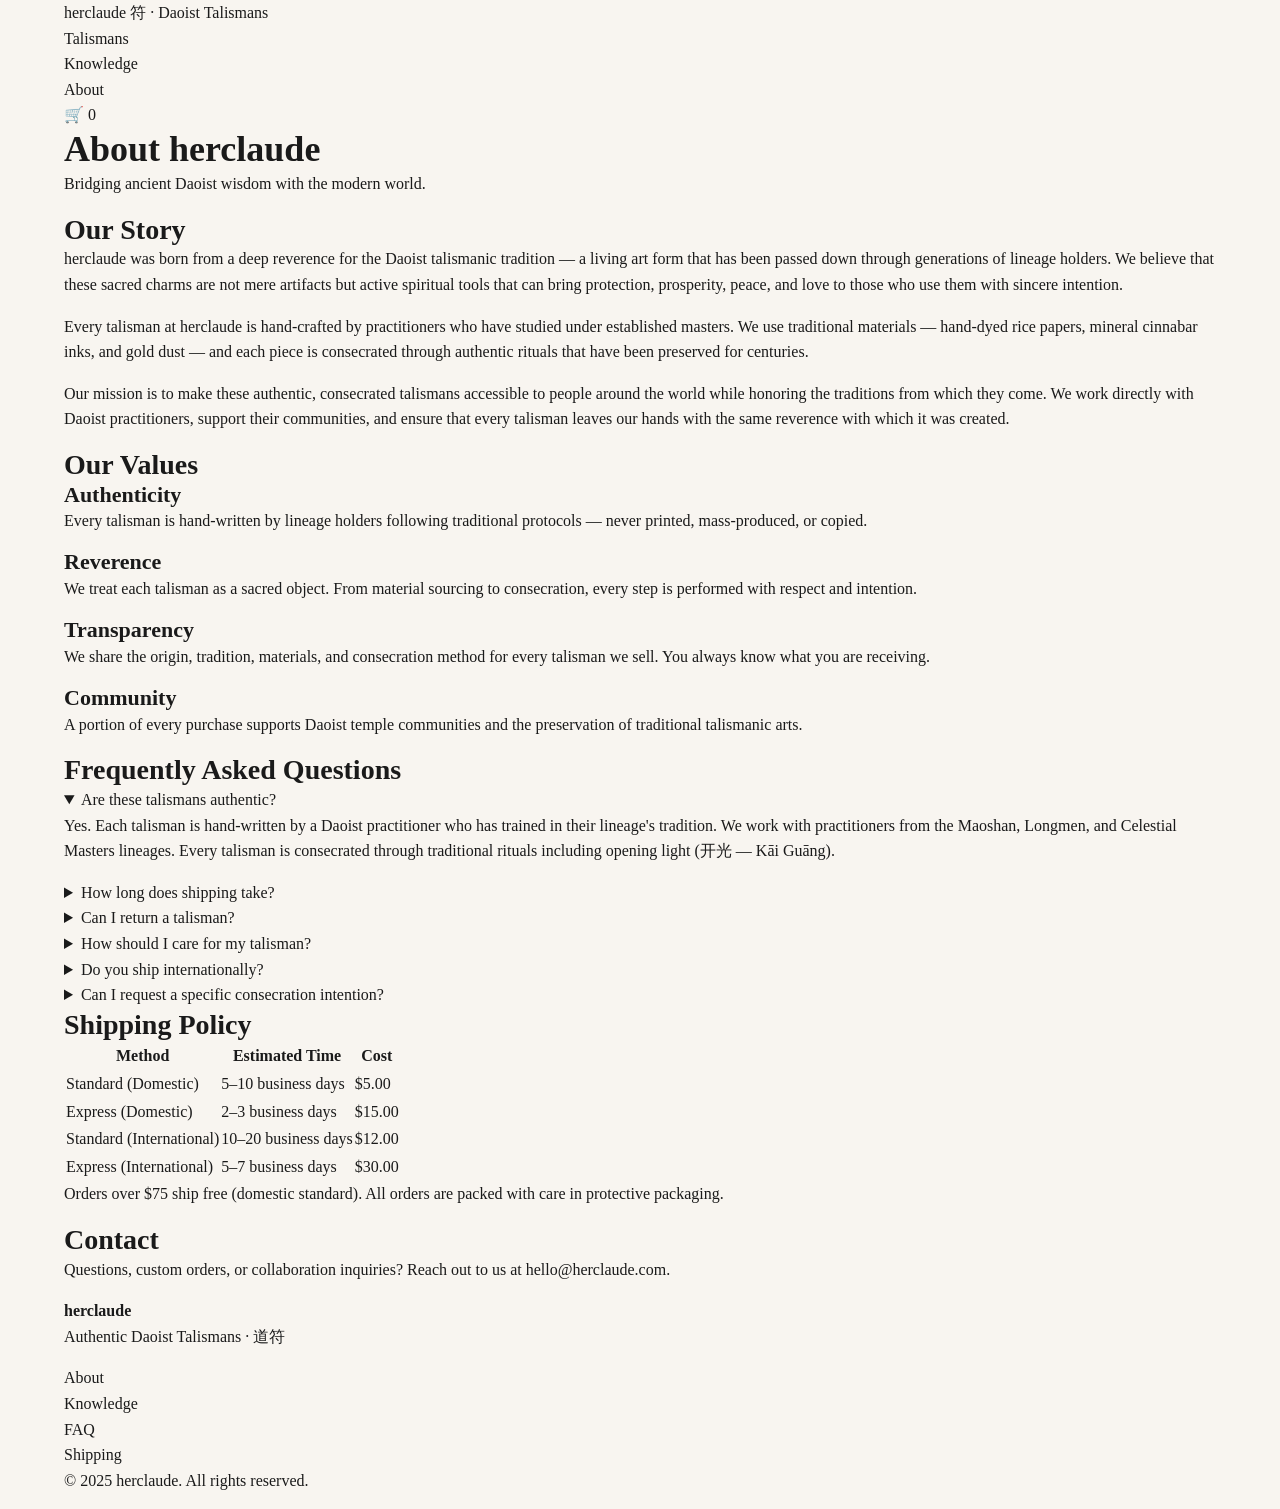
==== about.html @ a492c7ad "chore: init project structure and data" ====
<!DOCTYPE html>
<html lang="zh-CN">
<head>
  <meta charset="UTF-8">
  <meta name="viewport" content="width=device-width, initial-scale=1.0">
  <title>About — herclaude</title>
  <meta name="description" content="About herclaude — our mission, the Daoist talisman tradition, FAQ, shipping policy, and contact information.">

  <!-- Styles -->
  <link rel="stylesheet" href="css/style.css">

  <!-- Scripts -->
  <script src="js/data.js" defer></script>
  <script src="js/utils.js" defer></script>
  <script src="js/cart.js" defer></script>
  <script src="js/router.js" defer></script>
</head>
<body>

  <!-- ===== HEADER ===== -->
  <header class="site-header" role="banner">
    <div class="container header-inner">
      <a href="/" class="logo" aria-label="herclaude home">
        <span class="logo-cn">herclaude</span>
        <span class="logo-sub">符 · Daoist Talismans</span>
      </a>
      <nav class="main-nav" aria-label="Main navigation">
        <ul>
          <li><a href="products.html">Talismans</a></li>
          <li><a href="knowledge.html">Knowledge</a></li>
          <li><a href="about.html" aria-current="page">About</a></li>
          <li><a href="cart.html" class="cart-link" aria-label="Shopping cart">
            <span class="cart-icon">🛒</span>
            <span class="cart-count" id="cart-count">0</span>
          </a></li>
        </ul>
      </nav>
    </div>
  </header>

  <!-- ===== MAIN CONTENT ===== -->
  <main id="main-content" role="main">

    <!-- Page Header -->
    <section class="page-header" aria-labelledby="page-title">
      <div class="container">
        <h1 id="page-title">About herclaude</h1>
        <p class="page-subtitle">Bridging ancient Daoist wisdom with the modern world.</p>
      </div>
    </section>

    <!-- Our Story -->
    <!-- TODO: Replace with final brand narrative copy -->
    <section class="about-story" aria-labelledby="story-heading">
      <div class="container">
        <h2 id="story-heading">Our Story</h2>
        <p>herclaude was born from a deep reverence for the Daoist talismanic tradition — a living art form that has been passed down through generations of lineage holders. We believe that these sacred charms are not mere artifacts but active spiritual tools that can bring protection, prosperity, peace, and love to those who use them with sincere intention.</p>
        <p>Every talisman at herclaude is hand-crafted by practitioners who have studied under established masters. We use traditional materials — hand-dyed rice papers, mineral cinnabar inks, and gold dust — and each piece is consecrated through authentic rituals that have been preserved for centuries.</p>
        <p>Our mission is to make these authentic, consecrated talismans accessible to people around the world while honoring the traditions from which they come. We work directly with Daoist practitioners, support their communities, and ensure that every talisman leaves our hands with the same reverence with which it was created.</p>
      </div>
    </section>

    <!-- Values / Beliefs -->
    <!-- TODO: Replace with polished value statements -->
    <section class="about-values" aria-labelledby="values-heading">
      <div class="container">
        <h2 id="values-heading">Our Values</h2>
        <div class="values-grid">
          <div class="value-card">
            <h3>Authenticity</h3>
            <p>Every talisman is hand-written by lineage holders following traditional protocols — never printed, mass-produced, or copied.</p>
          </div>
          <div class="value-card">
            <h3>Reverence</h3>
            <p>We treat each talisman as a sacred object. From material sourcing to consecration, every step is performed with respect and intention.</p>
          </div>
          <div class="value-card">
            <h3>Transparency</h3>
            <p>We share the origin, tradition, materials, and consecration method for every talisman we sell. You always know what you are receiving.</p>
          </div>
          <div class="value-card">
            <h3>Community</h3>
            <p>A portion of every purchase supports Daoist temple communities and the preservation of traditional talismanic arts.</p>
          </div>
        </div>
      </div>
    </section>

    <!-- FAQ -->
    <!-- TODO: Populate with real FAQ content -->
    <section class="about-faq" aria-labelledby="faq-heading">
      <div class="container">
        <h2 id="faq-heading">Frequently Asked Questions</h2>

        <details class="faq-item" open>
          <summary>Are these talismans authentic?</summary>
          <p>Yes. Each talisman is hand-written by a Daoist practitioner who has trained in their lineage's tradition. We work with practitioners from the Maoshan, Longmen, and Celestial Masters lineages. Every talisman is consecrated through traditional rituals including opening light (开光 — Kāi Guāng).</p>
        </details>

        <details class="faq-item">
          <summary>How long does shipping take?</summary>
          <p>Orders are prepared within 1–3 business days. Standard shipping takes 5–10 business days within the US, and 10–20 business days internationally. Express shipping is available at checkout.</p>
        </details>

        <details class="faq-item">
          <summary>Can I return a talisman?</summary>
          <p>Due to the consecrated nature of our talismans, we cannot accept returns for spiritual items once they have left our facility. If your order arrives damaged, please contact us within 48 hours and we will replace it.</p>
        </details>

        <details class="faq-item">
          <summary>How should I care for my talisman?</summary>
          <p>Keep your talisman in a clean, dry place away from direct sunlight. Avoid placing it in bathrooms or on the floor. If the paper becomes worn, you may carefully transfer it to a new red pouch. We recommend replacing talismans annually during the Lunar New Year.</p>
        </details>

        <details class="faq-item">
          <summary>Do you ship internationally?</summary>
          <p>Yes, we ship worldwide. International customers are responsible for any customs duties or taxes that may apply in their country.</p>
        </details>

        <details class="faq-item">
          <summary>Can I request a specific consecration intention?</summary>
          <p>Absolutely. You can include your intention in the order notes during checkout, and our practitioners will incorporate it into the consecration ritual.</p>
        </details>

      </div>
    </section>

    <!-- Shipping & Returns -->
    <!-- TODO: Replace with finalized policy text -->
    <section class="about-shipping" aria-labelledby="shipping-heading">
      <div class="container">
        <h2 id="shipping-heading">Shipping Policy</h2>
        <table class="policy-table">
          <thead>
            <tr>
              <th>Method</th>
              <th>Estimated Time</th>
              <th>Cost</th>
            </tr>
          </thead>
          <tbody>
            <tr>
              <td>Standard (Domestic)</td>
              <td>5–10 business days</td>
              <td>$5.00</td>
            </tr>
            <tr>
              <td>Express (Domestic)</td>
              <td>2–3 business days</td>
              <td>$15.00</td>
            </tr>
            <tr>
              <td>Standard (International)</td>
              <td>10–20 business days</td>
              <td>$12.00</td>
            </tr>
            <tr>
              <td>Express (International)</td>
              <td>5–7 business days</td>
              <td>$30.00</td>
            </tr>
          </tbody>
        </table>
        <p>Orders over $75 ship free (domestic standard). All orders are packed with care in protective packaging.</p>
      </div>
    </section>

    <!-- Contact -->
    <!-- TODO: Add contact form or email -->
    <section class="about-contact" aria-labelledby="contact-heading">
      <div class="container">
        <h2 id="contact-heading">Contact</h2>
        <p>Questions, custom orders, or collaboration inquiries? Reach out to us at <a href="mailto:hello@herclaude.com">hello@herclaude.com</a>.</p>
      </div>
    </section>

  </main>

  <!-- ===== FOOTER ===== -->
  <footer class="site-footer" role="contentinfo">
    <div class="container footer-inner">
      <div class="footer-brand">
        <strong>herclaude</strong>
        <p>Authentic Daoist Talismans · 道符</p>
      </div>
      <nav class="footer-nav" aria-label="Footer navigation">
        <ul>
          <li><a href="about.html">About</a></li>
          <li><a href="knowledge.html">Knowledge</a></li>
          <li><a href="about.html#faq">FAQ</a></li>
          <li><a href="about.html#shipping">Shipping</a></li>
        </ul>
      </nav>
      <p class="footer-copy">&copy; 2025 herclaude. All rights reserved.</p>
    </div>
  </footer>

</body>
</html>
---- css/style.css ----
/* ============================================
   herclaude — Chinese Talisman E‑Commerce
   Master Stylesheet
   ============================================ */

/* --- Reset & Base --- */
*, *::before, *::after {
  margin: 0;
  padding: 0;
  box-sizing: border-box;
}

html {
  font-size: 16px;
  scroll-behavior: smooth;
}

body {
  font-family: 'Georgia', 'Times New Roman', 'Noto Serif SC', serif;
  color: var(--ink);
  background-color: var(--warm-bg);
  line-height: 1.6;
  min-height: 100vh;
}

img {
  max-width: 100%;
  height: auto;
  display: block;
}

a {
  color: inherit;
  text-decoration: none;
}

ul, ol {
  list-style: none;
}

/* --- CSS Custom Properties (Brand Colors) --- */
:root {
  --red: #C41E3A;
  --gold: #C9A96E;
  --ink: #1A1A1A;
  --warm-bg: #F8F5F0;

  /* Utility tokens (add as needed) */
  --white: #FFFFFF;
  --gray-100: #F0EDE8;
  --gray-300: #C8C3BC;
  --gray-500: #8A857E;
  --gray-700: #4A4742;
  --shadow-sm: 0 1px 3px rgba(0, 0, 0, 0.08);
  --shadow-md: 0 4px 12px rgba(0, 0, 0, 0.1);
  --radius-sm: 4px;
  --radius-md: 8px;
}

/* --- Typography --- */
h1, h2, h3, h4, h5, h6 {
  font-weight: 700;
  line-height: 1.2;
  color: var(--ink);
}

h1 { font-size: 2.25rem; }
h2 { font-size: 1.75rem; }
h3 { font-size: 1.375rem; }

p {
  margin-bottom: 1rem;
}

/* --- Utility Classes --- */
.container {
  max-width: 1200px;
  margin: 0 auto;
  padding: 0 1.5rem;
}

.sr-only {
  position: absolute;
  width: 1px;
  height: 1px;
  padding: 0;
  margin: -1px;
  overflow: hidden;
  clip: rect(0, 0, 0, 0);
  border: 0;
}

/* --- Placeholder styles (to be fleshed out in later tasks) --- */
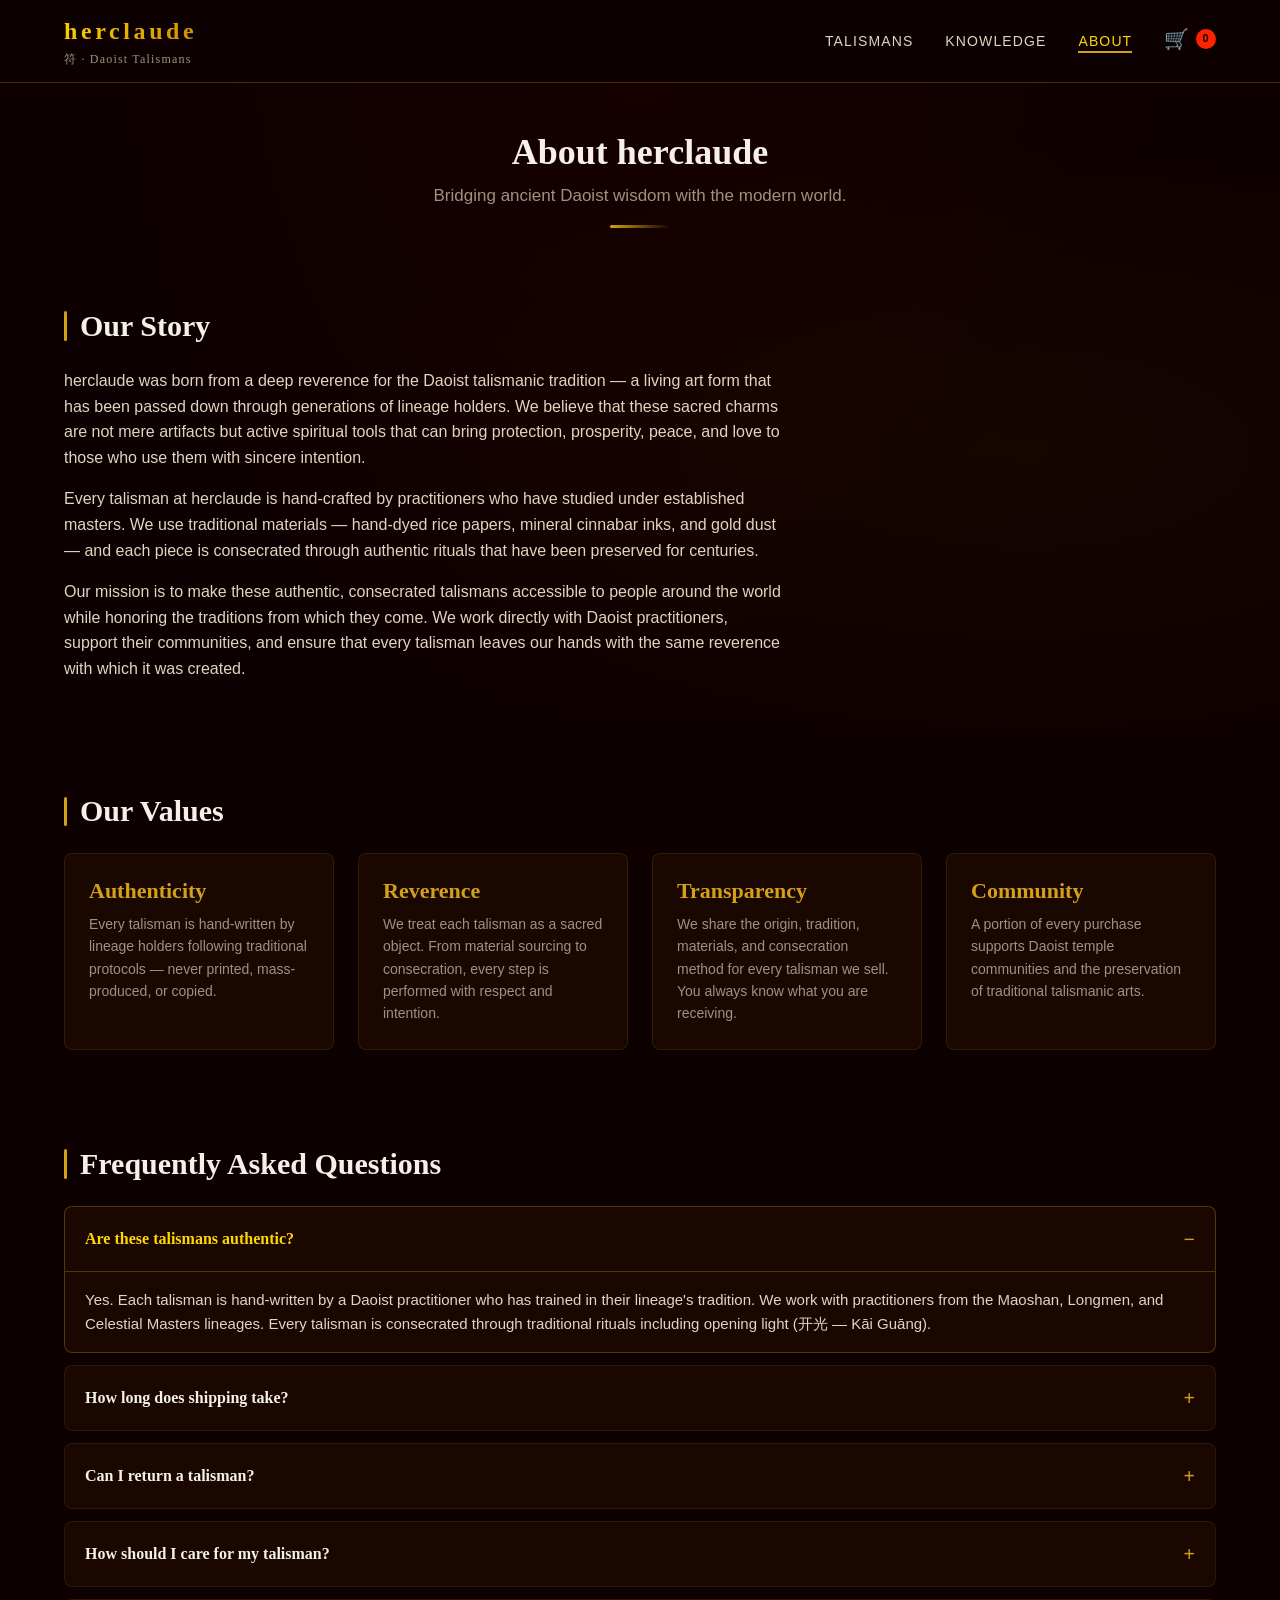
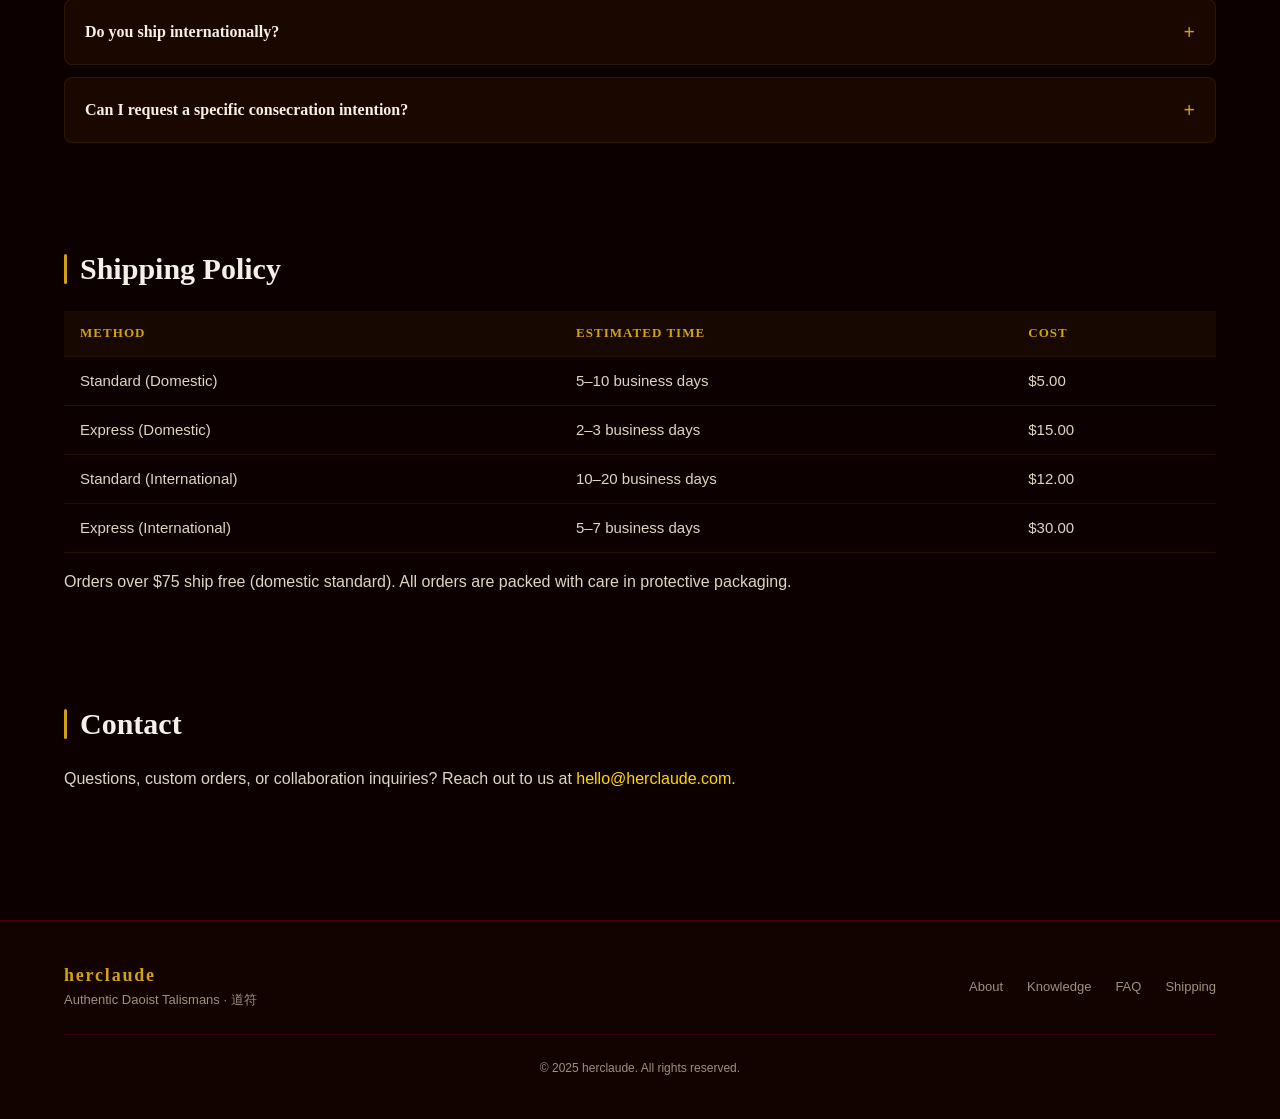
==== commit 868e1c24: "fix: add cache-busting v=2 to CSS links" ====
--- a/about.html
+++ b/about.html
@@ -7,7 +7,7 @@
   <meta name="description" content="About herclaude — our mission, the Daoist talisman tradition, FAQ, shipping policy, and contact information.">
 
   <!-- Styles -->
-  <link rel="stylesheet" href="css/style.css">
+  <link rel="stylesheet" href="css/style.css?v=2">
 
   <!-- Scripts -->
   <script src="js/data.js" defer></script>
--- a/css/style.css
+++ b/css/style.css
@@ -1,7 +1,59 @@
 /* ============================================
-   herclaude — Chinese Talisman E‑Commerce
-   Master Stylesheet
+   herclaude — Chinese Talisman E-Commerce
+   Master Stylesheet (红金黑水墨风)
    ============================================ */
+
+/* --- CSS Custom Properties --- */
+:root {
+  /* Dark background */
+  --bg-deep: #0d0000;
+  --bg-dark: #120200;
+  --bg-mid: #1a0a00;
+  --bg-surface: #221100;
+  --bg-card: #1a0800;
+
+  /* Gold primary */
+  --gold: #d4a017;
+  --gold-light: #ffd700;
+  --gold-dark: #cc8800;
+  --gold-glow: rgba(212, 160, 23, 0.3);
+
+  /* Red accent */
+  --red: #8b0000;
+  --red-bright: #ff2200;
+  --red-dark: #cc0000;
+  --red-glow: rgba(255, 34, 0, 0.25);
+
+  /* Text */
+  --text: #f5f0e8;
+  --text-muted: #e0d5c0;
+  --text-dim: #a09080;
+
+  /* Auxiliary */
+  --purple: #8b5cf6;
+  --cyan: #00bcd4;
+
+  /* Borders */
+  --border-gold: rgba(212, 160, 23, 0.3);
+  --border-red: rgba(139, 0, 0, 0.5);
+
+  /* Shadows */
+  --shadow-gold: 0 2px 12px rgba(212, 160, 23, 0.15);
+  --shadow-red: 0 2px 12px rgba(139, 0, 0, 0.2);
+  --shadow-card: 0 4px 20px rgba(0, 0, 0, 0.5);
+
+  /* Radius */
+  --radius-sm: 4px;
+  --radius-md: 8px;
+  --radius-lg: 12px;
+
+  /* Font */
+  --font-serif: 'Georgia', 'Times New Roman', 'Noto Serif SC', 'STSong', serif;
+  --font-sans: 'Inter', 'Segoe UI', 'PingFang SC', 'Microsoft YaHei', sans-serif;
+
+  /* Transitions */
+  --transition: 0.3s ease;
+}
 
 /* --- Reset & Base --- */
 *, *::before, *::after {
@@ -16,11 +68,16 @@
 }
 
 body {
-  font-family: 'Georgia', 'Times New Roman', 'Noto Serif SC', serif;
-  color: var(--ink);
-  background-color: var(--warm-bg);
+  font-family: var(--font-sans);
+  color: var(--text);
+  background: var(--bg-deep);
+  background-image:
+    radial-gradient(ellipse at 50% 0%, rgba(139, 0, 0, 0.08) 0%, transparent 60%),
+    radial-gradient(ellipse at 80% 50%, rgba(212, 160, 23, 0.04) 0%, transparent 50%);
+  background-attachment: fixed;
   line-height: 1.6;
   min-height: 100vh;
+  -webkit-font-smoothing: antialiased;
 }
 
 img {
@@ -30,46 +87,59 @@
 }
 
 a {
-  color: inherit;
+  color: var(--gold);
   text-decoration: none;
+  transition: color var(--transition);
+}
+
+a:hover {
+  color: var(--gold-light);
 }
 
 ul, ol {
   list-style: none;
 }
 
-/* --- CSS Custom Properties (Brand Colors) --- */
-:root {
-  --red: #C41E3A;
-  --gold: #C9A96E;
-  --ink: #1A1A1A;
-  --warm-bg: #F8F5F0;
-
-  /* Utility tokens (add as needed) */
-  --white: #FFFFFF;
-  --gray-100: #F0EDE8;
-  --gray-300: #C8C3BC;
-  --gray-500: #8A857E;
-  --gray-700: #4A4742;
-  --shadow-sm: 0 1px 3px rgba(0, 0, 0, 0.08);
-  --shadow-md: 0 4px 12px rgba(0, 0, 0, 0.1);
-  --radius-sm: 4px;
-  --radius-md: 8px;
-}
-
 /* --- Typography --- */
 h1, h2, h3, h4, h5, h6 {
+  font-family: var(--font-serif);
   font-weight: 700;
   line-height: 1.2;
-  color: var(--ink);
-}
-
-h1 { font-size: 2.25rem; }
-h2 { font-size: 1.75rem; }
+  color: var(--text);
+}
+
+h1 { font-size: 2.5rem; }
+h2 { font-size: 1.875rem; }
 h3 { font-size: 1.375rem; }
+h4 { font-size: 1.125rem; }
 
 p {
   margin-bottom: 1rem;
+  color: var(--text-muted);
+}
+
+/* --- Selection --- */
+::selection {
+  background: var(--gold);
+  color: var(--bg-deep);
+}
+
+/* --- Scrollbar --- */
+::-webkit-scrollbar {
+  width: 8px;
+}
+
+::-webkit-scrollbar-track {
+  background: var(--bg-deep);
+}
+
+::-webkit-scrollbar-thumb {
+  background: var(--gold-dark);
+  border-radius: 4px;
+}
+
+::-webkit-scrollbar-thumb:hover {
+  background: var(--gold);
 }
 
 /* --- Utility Classes --- */
@@ -90,4 +160,2547 @@
   border: 0;
 }
 
-/* --- Placeholder styles (to be fleshed out in later tasks) --- */
+/* --- Buttons --- */
+.btn {
+  display: inline-block;
+  padding: 0.75rem 1.75rem;
+  font-family: var(--font-sans);
+  font-size: 0.9375rem;
+  font-weight: 600;
+  line-height: 1.4;
+  text-align: center;
+  text-transform: uppercase;
+  letter-spacing: 0.05em;
+  border: 2px solid transparent;
+  border-radius: var(--radius-sm);
+  cursor: pointer;
+  transition: all var(--transition);
+}
+
+.btn-primary {
+  color: var(--bg-deep);
+  background: linear-gradient(135deg, var(--gold), var(--gold-dark));
+  border-color: var(--gold);
+  box-shadow: var(--shadow-gold);
+}
+
+.btn-primary:hover {
+  background: linear-gradient(135deg, var(--gold-light), var(--gold));
+  border-color: var(--gold-light);
+  box-shadow: 0 4px 20px rgba(212, 160, 23, 0.35);
+  transform: translateY(-1px);
+}
+
+.btn-primary:active {
+  transform: translateY(0);
+}
+
+.btn-outline {
+  color: var(--gold);
+  background: transparent;
+  border-color: var(--gold);
+}
+
+.btn-outline:hover {
+  color: var(--bg-deep);
+  background: var(--gold);
+  border-color: var(--gold-light);
+  box-shadow: var(--shadow-gold);
+}
+
+.btn-block {
+  display: block;
+  width: 100%;
+}
+
+.btn-lg {
+  padding: 1rem 2rem;
+  font-size: 1.0625rem;
+}
+
+.btn:disabled {
+  opacity: 0.4;
+  cursor: not-allowed;
+  transform: none !important;
+  box-shadow: none !important;
+}
+
+/* ==================================================================
+   HEADER
+   ================================================================== */
+.site-header {
+  position: sticky;
+  top: 0;
+  z-index: 100;
+  background: rgba(13, 0, 0, 0.95);
+  backdrop-filter: blur(12px);
+  -webkit-backdrop-filter: blur(12px);
+  border-bottom: 1px solid var(--border-gold);
+  padding: 0.75rem 0;
+}
+
+.header-inner {
+  display: flex;
+  align-items: center;
+  justify-content: space-between;
+}
+
+/* Logo */
+.logo {
+  display: flex;
+  flex-direction: column;
+  align-items: flex-start;
+  color: var(--gold-light) !important;
+}
+
+.logo-cn {
+  font-family: var(--font-serif);
+  font-size: 1.5rem;
+  font-weight: 700;
+  letter-spacing: 0.15em;
+  background: linear-gradient(135deg, var(--gold-light), var(--gold-dark));
+  -webkit-background-clip: text;
+  -webkit-text-fill-color: transparent;
+  background-clip: text;
+}
+
+.logo-sub {
+  font-family: var(--font-serif);
+  font-size: 0.75rem;
+  color: var(--text-dim);
+  letter-spacing: 0.1em;
+  -webkit-text-fill-color: var(--text-dim);
+}
+
+/* Navigation */
+.main-nav ul {
+  display: flex;
+  align-items: center;
+  gap: 2rem;
+}
+
+.main-nav a {
+  font-family: var(--font-sans);
+  font-size: 0.875rem;
+  font-weight: 500;
+  color: var(--text-muted);
+  text-transform: uppercase;
+  letter-spacing: 0.08em;
+  position: relative;
+  padding-bottom: 0.25rem;
+  transition: color var(--transition);
+}
+
+.main-nav a::after {
+  content: '';
+  position: absolute;
+  bottom: 0;
+  left: 0;
+  width: 0;
+  height: 2px;
+  background: var(--gold);
+  transition: width var(--transition);
+}
+
+.main-nav a:hover,
+.main-nav a[aria-current="page"] {
+  color: var(--gold-light);
+}
+
+.main-nav a:hover::after,
+.main-nav a[aria-current="page"]::after {
+  width: 100%;
+}
+
+/* Cart Link */
+.cart-link {
+  position: relative;
+  display: flex;
+  align-items: center;
+  gap: 0.35rem;
+}
+
+.cart-icon {
+  font-size: 1.25rem;
+  line-height: 1;
+}
+
+.cart-count {
+  display: inline-flex;
+  align-items: center;
+  justify-content: center;
+  min-width: 1.25rem;
+  height: 1.25rem;
+  padding: 0 0.3rem;
+  font-size: 0.6875rem;
+  font-weight: 700;
+  color: var(--bg-deep);
+  background: var(--red-bright);
+  border-radius: 999px;
+  line-height: 1;
+}
+
+/* ==================================================================
+   FOOTER
+   ================================================================== */
+.site-footer {
+  background: var(--bg-dark);
+  border-top: 1px solid var(--border-red);
+  padding: 2.5rem 0;
+  margin-top: 4rem;
+}
+
+.footer-inner {
+  display: flex;
+  flex-wrap: wrap;
+  align-items: center;
+  justify-content: space-between;
+  gap: 1.5rem;
+}
+
+.footer-brand strong {
+  font-family: var(--font-serif);
+  font-size: 1.125rem;
+  color: var(--gold);
+  letter-spacing: 0.1em;
+}
+
+.footer-brand p {
+  font-size: 0.8125rem;
+  color: var(--text-dim);
+  margin-bottom: 0;
+}
+
+.footer-nav ul {
+  display: flex;
+  gap: 1.5rem;
+}
+
+.footer-nav a {
+  font-size: 0.8125rem;
+  color: var(--text-dim);
+  transition: color var(--transition);
+}
+
+.footer-nav a:hover {
+  color: var(--gold);
+}
+
+.footer-copy {
+  font-size: 0.75rem;
+  color: var(--text-dim);
+  margin-bottom: 0;
+  width: 100%;
+  text-align: center;
+  padding-top: 1.5rem;
+  border-top: 1px solid rgba(139, 0, 0, 0.3);
+}
+
+/* Minimal footer variants */
+.checkout-footer .footer-inner {
+  justify-content: center;
+}
+
+.checkout-footer .footer-copy {
+  padding-top: 0;
+  border-top: none;
+}
+
+/* ==================================================================
+   PAGE HEADER
+   ================================================================== */
+.page-header {
+  padding: 3rem 0 2rem;
+  text-align: center;
+  position: relative;
+}
+
+.page-header::after {
+  content: '';
+  display: block;
+  width: 60px;
+  height: 3px;
+  background: linear-gradient(90deg, var(--gold), transparent);
+  margin: 1rem auto 0;
+  border-radius: 2px;
+}
+
+.page-header h1 {
+  font-size: 2.25rem;
+  margin-bottom: 0.5rem;
+}
+
+.page-subtitle {
+  font-size: 1.0625rem;
+  color: var(--text-dim);
+  max-width: 600px;
+  margin: 0 auto;
+}
+
+/* ==================================================================
+   HERO BANNER
+   ================================================================== */
+.hero {
+  position: relative;
+  min-height: 480px;
+  display: flex;
+  align-items: center;
+  overflow: hidden;
+  background:
+    linear-gradient(135deg, var(--bg-deep) 0%, var(--bg-mid) 40%, transparent 70%),
+    url('../images/hero-banner.svg') center / cover no-repeat;
+  border-bottom: 1px solid var(--border-gold);
+}
+
+.hero::before {
+  content: '';
+  position: absolute;
+  inset: 0;
+  background:
+    radial-gradient(ellipse at 20% 50%, rgba(212, 160, 23, 0.1) 0%, transparent 50%),
+    radial-gradient(ellipse at 80% 20%, rgba(139, 0, 0, 0.08) 0%, transparent 40%);
+  pointer-events: none;
+}
+
+.hero-content {
+  position: relative;
+  z-index: 1;
+  max-width: 600px;
+  padding: 3rem 1.5rem;
+}
+
+.hero-content h1 {
+  font-size: 3rem;
+  margin-bottom: 1rem;
+  background: linear-gradient(135deg, var(--gold-light), var(--gold-dark), var(--gold-light));
+  -webkit-background-clip: text;
+  -webkit-text-fill-color: transparent;
+  background-clip: text;
+  text-shadow: none;
+}
+
+.hero-content p {
+  font-size: 1.125rem;
+  color: var(--text-muted);
+  margin-bottom: 2rem;
+  line-height: 1.7;
+}
+
+/* ==================================================================
+   COLLECTION GRID (index)
+   ================================================================== */
+.featured-collections,
+.bestsellers,
+.brand-philosophy {
+  padding: 4rem 0;
+}
+
+.featured-collections h2,
+.bestsellers h2,
+.brand-philosophy h2 {
+  text-align: center;
+  margin-bottom: 2.5rem;
+  position: relative;
+}
+
+.featured-collections h2::after,
+.bestsellers h2::after,
+.brand-philosophy h2::after {
+  content: '';
+  display: block;
+  width: 50px;
+  height: 2px;
+  background: var(--gold);
+  margin: 0.75rem auto 0;
+  opacity: 0.6;
+}
+
+.collection-grid {
+  display: grid;
+  grid-template-columns: repeat(5, 1fr);
+  gap: 1.5rem;
+}
+
+@media (max-width: 992px) {
+  .collection-grid {
+    grid-template-columns: repeat(3, 1fr);
+  }
+}
+
+@media (max-width: 768px) {
+  .collection-grid {
+    grid-template-columns: repeat(2, 1fr);
+  }
+}
+
+@media (max-width: 480px) {
+  .collection-grid {
+    grid-template-columns: 1fr;
+  }
+}
+
+.collection-card {
+  background: var(--bg-card);
+  border: 1px solid var(--border-gold);
+  border-radius: var(--radius-md);
+  padding: 2rem 1.5rem;
+  text-align: center;
+  transition: all var(--transition);
+  cursor: pointer;
+  position: relative;
+  overflow: hidden;
+}
+
+.collection-card::before {
+  content: '';
+  position: absolute;
+  top: 0;
+  left: 0;
+  right: 0;
+  height: 3px;
+  background: linear-gradient(90deg, var(--gold), var(--red-dark), var(--gold));
+  transform: scaleX(0);
+  transform-origin: left;
+  transition: transform var(--transition);
+}
+
+.collection-card:hover {
+  border-color: var(--gold);
+  box-shadow: var(--shadow-gold), inset 0 0 30px rgba(212, 160, 23, 0.05);
+  transform: translateY(-4px);
+}
+
+.collection-card:hover::before {
+  transform: scaleX(1);
+}
+
+.collection-card h3 {
+  color: var(--gold);
+  margin-bottom: 0.5rem;
+}
+
+.collection-card p {
+  font-size: 0.875rem;
+  color: var(--text-dim);
+  margin-bottom: 0;
+}
+
+/* ==================================================================
+   PRODUCT GRID
+   ================================================================== */
+.product-grid {
+  display: grid;
+  grid-template-columns: repeat(auto-fill, minmax(260px, 1fr));
+  gap: 1.5rem;
+}
+
+.product-card {
+  background: var(--bg-card);
+  border: 1px solid rgba(212, 160, 23, 0.15);
+  border-radius: var(--radius-md);
+  overflow: hidden;
+  transition: all var(--transition);
+  display: flex;
+  flex-direction: column;
+}
+
+.product-card:hover {
+  border-color: var(--gold);
+  box-shadow: var(--shadow-gold), inset 0 0 30px rgba(212, 160, 23, 0.03);
+  transform: translateY(-3px);
+}
+
+.product-card-image {
+  position: relative;
+  overflow: hidden;
+  aspect-ratio: 1 / 1;
+  background: var(--bg-mid);
+  display: flex;
+  align-items: center;
+  justify-content: center;
+}
+
+.product-card-image img {
+  width: 100%;
+  height: 100%;
+  object-fit: contain;
+  padding: 1.5rem;
+  transition: transform 0.5s ease;
+}
+
+.product-card:hover .product-card-image img {
+  transform: scale(1.08);
+}
+
+.product-card-tag {
+  position: absolute;
+  top: 0.75rem;
+  left: 0.75rem;
+  padding: 0.25rem 0.6rem;
+  font-size: 0.6875rem;
+  font-weight: 700;
+  text-transform: uppercase;
+  letter-spacing: 0.05em;
+  border-radius: var(--radius-sm);
+  z-index: 1;
+}
+
+.product-card-tag--bestseller {
+  background: var(--red);
+  color: var(--text);
+}
+
+.product-card-tag--new {
+  background: var(--gold-dark);
+  color: var(--bg-deep);
+}
+
+.product-card-body {
+  padding: 1.25rem;
+  flex: 1;
+  display: flex;
+  flex-direction: column;
+}
+
+.product-card-body h3 {
+  font-size: 1.0625rem;
+  margin-bottom: 0.25rem;
+  color: var(--text);
+}
+
+.product-card-body .product-card-collection {
+  font-size: 0.75rem;
+  color: var(--text-dim);
+  text-transform: uppercase;
+  letter-spacing: 0.08em;
+  margin-bottom: 0.5rem;
+}
+
+.product-card-body .product-card-price {
+  font-family: var(--font-serif);
+  font-size: 1.125rem;
+  font-weight: 700;
+  color: var(--gold-light);
+  margin-top: auto;
+}
+
+/* ==================================================================
+   FILTER BAR (products)
+   ================================================================== */
+.filter-bar {
+  background: var(--bg-surface);
+  border-top: 1px solid var(--border-red);
+  border-bottom: 1px solid var(--border-red);
+  padding: 1rem 0;
+  margin-bottom: 2rem;
+}
+
+.filter-inner {
+  display: flex;
+  flex-wrap: wrap;
+  align-items: flex-end;
+  gap: 1rem;
+}
+
+.filter-group {
+  display: flex;
+  flex-direction: column;
+  gap: 0.3rem;
+}
+
+.filter-group label {
+  font-size: 0.75rem;
+  font-weight: 600;
+  text-transform: uppercase;
+  letter-spacing: 0.08em;
+  color: var(--text-dim);
+}
+
+.filter-group select {
+  padding: 0.5rem 2rem 0.5rem 0.75rem;
+  font-size: 0.875rem;
+  font-family: var(--font-sans);
+  color: var(--text);
+  background: var(--bg-dark) url("data:image/svg+xml,%3Csvg xmlns='http://www.w3.org/2000/svg' width='12' height='8' viewBox='0 0 12 8'%3E%3Cpath fill='%23d4a017' d='M6 8L0 0h12z'/%3E%3C/svg%3E") no-repeat right 0.6rem center;
+  border: 1px solid var(--border-gold);
+  border-radius: var(--radius-sm);
+  cursor: pointer;
+  appearance: none;
+  -webkit-appearance: none;
+  transition: border-color var(--transition);
+}
+
+.filter-group select:focus {
+  outline: none;
+  border-color: var(--gold-light);
+  box-shadow: 0 0 0 2px var(--gold-glow);
+}
+
+.filter-group select option {
+  background: var(--bg-dark);
+  color: var(--text);
+}
+
+/* ==================================================================
+   PRODUCT LISTING (products page)
+   ================================================================== */
+.product-listing {
+  padding-bottom: 3rem;
+}
+
+.empty-state {
+  text-align: center;
+  padding: 4rem 1rem;
+}
+
+.empty-state p {
+  color: var(--text-dim);
+  font-size: 1.0625rem;
+}
+
+/* ==================================================================
+   PAGINATION
+   ================================================================== */
+.pagination {
+  padding: 2rem 0;
+}
+
+.pagination .container {
+  display: flex;
+  align-items: center;
+  justify-content: center;
+  gap: 1rem;
+}
+
+.page-info {
+  font-size: 0.875rem;
+  color: var(--text-dim);
+}
+
+/* ==================================================================
+   BREADCRUMB
+   ================================================================== */
+.breadcrumb {
+  padding: 1rem 0;
+  background: var(--bg-surface);
+  border-bottom: 1px solid rgba(139, 0, 0, 0.2);
+}
+
+.breadcrumb ol {
+  display: flex;
+  flex-wrap: wrap;
+  gap: 0.5rem;
+}
+
+.breadcrumb li {
+  font-size: 0.8125rem;
+  color: var(--text-dim);
+}
+
+.breadcrumb li::after {
+  content: '/';
+  margin-left: 0.5rem;
+  color: var(--text-dim);
+}
+
+.breadcrumb li:last-child::after {
+  display: none;
+}
+
+.breadcrumb a {
+  color: var(--text-dim);
+  transition: color var(--transition);
+}
+
+.breadcrumb a:hover {
+  color: var(--gold);
+}
+
+.breadcrumb li[aria-current="page"] {
+  color: var(--gold);
+}
+
+/* ==================================================================
+   PRODUCT DETAIL (PDP)
+   ================================================================== */
+.product-detail {
+  padding: 2rem 0 4rem;
+}
+
+.product-detail-layout {
+  display: grid;
+  grid-template-columns: 1fr 1fr;
+  gap: 3rem;
+}
+
+/* Gallery */
+.product-gallery {
+  position: sticky;
+  top: 6rem;
+  align-self: start;
+}
+
+.product-image-main {
+  background: var(--bg-card);
+  border: 1px solid var(--border-gold);
+  border-radius: var(--radius-md);
+  overflow: hidden;
+  aspect-ratio: 1 / 1;
+  display: flex;
+  align-items: center;
+  justify-content: center;
+  margin-bottom: 0.75rem;
+}
+
+.product-image-main img {
+  width: 100%;
+  height: 100%;
+  object-fit: contain;
+  padding: 2rem;
+}
+
+.product-thumbnails {
+  display: flex;
+  gap: 0.5rem;
+}
+
+.product-thumbnails img {
+  width: 60px;
+  height: 60px;
+  object-fit: cover;
+  border: 1px solid var(--border-gold);
+  border-radius: var(--radius-sm);
+  cursor: pointer;
+  transition: border-color var(--transition);
+}
+
+.product-thumbnails img:hover {
+  border-color: var(--gold);
+}
+
+/* Product Info */
+.product-info h1 {
+  font-size: 2rem;
+  margin-bottom: 0.25rem;
+}
+
+.product-title-cn {
+  font-family: var(--font-serif);
+  font-size: 1.125rem;
+  color: var(--text-dim);
+  margin-bottom: 1.25rem;
+}
+
+.product-price {
+  display: flex;
+  align-items: baseline;
+  gap: 0.75rem;
+  margin-bottom: 1rem;
+}
+
+.price-current {
+  font-family: var(--font-serif);
+  font-size: 1.75rem;
+  font-weight: 700;
+  color: var(--gold-light);
+}
+
+.price-compare {
+  font-size: 1.0625rem;
+  color: var(--text-dim);
+  text-decoration: line-through;
+}
+
+.product-meta {
+  margin-bottom: 1.25rem;
+  display: flex;
+  flex-wrap: wrap;
+  gap: 0.75rem;
+  align-items: center;
+}
+
+.product-sku {
+  font-size: 0.75rem;
+  color: var(--text-dim);
+  text-transform: uppercase;
+  letter-spacing: 0.05em;
+}
+
+.product-tags {
+  display: flex;
+  flex-wrap: wrap;
+  gap: 0.4rem;
+}
+
+.tag {
+  display: inline-block;
+  padding: 0.2rem 0.5rem;
+  font-size: 0.6875rem;
+  font-weight: 600;
+  text-transform: uppercase;
+  letter-spacing: 0.05em;
+  border-radius: var(--radius-sm);
+}
+
+.tag--red {
+  background: rgba(139, 0, 0, 0.3);
+  color: var(--red-bright);
+  border: 1px solid rgba(255, 34, 0, 0.3);
+}
+
+.tag--gold {
+  background: rgba(212, 160, 23, 0.15);
+  color: var(--gold-light);
+  border: 1px solid var(--border-gold);
+}
+
+.product-brief {
+  font-size: 1rem;
+  line-height: 1.7;
+  color: var(--text-muted);
+  margin-bottom: 1.5rem;
+}
+
+/* Product Actions */
+.product-actions {
+  display: flex;
+  gap: 1rem;
+  align-items: center;
+  margin-bottom: 1.5rem;
+}
+
+.quantity-selector {
+  display: flex;
+  align-items: center;
+  border: 1px solid var(--border-gold);
+  border-radius: var(--radius-sm);
+  overflow: hidden;
+  background: var(--bg-dark);
+}
+
+.qty-btn {
+  width: 2.5rem;
+  height: 2.5rem;
+  display: flex;
+  align-items: center;
+  justify-content: center;
+  font-size: 1.125rem;
+  font-weight: 600;
+  color: var(--gold);
+  background: transparent;
+  border: none;
+  cursor: pointer;
+  transition: background var(--transition);
+}
+
+.qty-btn:hover {
+  background: rgba(212, 160, 23, 0.1);
+}
+
+.quantity-selector input[type="number"] {
+  width: 3rem;
+  height: 2.5rem;
+  text-align: center;
+  font-family: var(--font-sans);
+  font-size: 0.9375rem;
+  font-weight: 600;
+  color: var(--text);
+  background: transparent;
+  border: none;
+  border-left: 1px solid var(--border-gold);
+  border-right: 1px solid var(--border-gold);
+  -moz-appearance: textfield;
+}
+
+.quantity-selector input[type="number"]::-webkit-inner-spin-button,
+.quantity-selector input[type="number"]::-webkit-outer-spin-button {
+  -webkit-appearance: none;
+  margin: 0;
+}
+
+.btn-add-cart {
+  flex: 1;
+}
+
+/* Product Seal */
+.product-seal {
+  padding: 1rem;
+  background: rgba(139, 0, 0, 0.08);
+  border: 1px solid rgba(139, 0, 0, 0.3);
+  border-radius: var(--radius-sm);
+}
+
+.product-seal p {
+  font-size: 0.8125rem;
+  color: var(--text-muted);
+  line-height: 1.8;
+  margin-bottom: 0;
+}
+
+/* Product Description */
+.product-description {
+  padding: 3rem 0;
+  border-top: 1px solid var(--border-red);
+  margin-top: 2rem;
+}
+
+.product-description h2 {
+  margin-bottom: 1.5rem;
+  position: relative;
+  padding-left: 1rem;
+}
+
+.product-description h2::before {
+  content: '';
+  position: absolute;
+  left: 0;
+  top: 0.2rem;
+  bottom: 0.2rem;
+  width: 3px;
+  background: var(--gold);
+  border-radius: 2px;
+}
+
+.description-content {
+  font-size: 1rem;
+  line-height: 1.8;
+  color: var(--text-muted);
+}
+
+.description-content p {
+  margin-bottom: 1rem;
+}
+
+/* Related Products */
+.related-products {
+  padding: 3rem 0;
+}
+
+.related-products h2 {
+  margin-bottom: 1.5rem;
+  text-align: center;
+}
+
+.related-products h2::after {
+  content: '';
+  display: block;
+  width: 40px;
+  height: 2px;
+  background: var(--gold);
+  margin: 0.5rem auto 0;
+  opacity: 0.5;
+}
+
+/* ==================================================================
+   CART
+   ================================================================== */
+.cart-section {
+  padding-bottom: 3rem;
+}
+
+.cart-layout {
+  display: grid;
+  grid-template-columns: 1fr 360px;
+  gap: 2rem;
+  align-items: start;
+}
+
+/* Cart Items */
+.cart-items {
+  display: flex;
+  flex-direction: column;
+  gap: 1rem;
+}
+
+/* Cart Empty */
+.cart-empty {
+  text-align: center;
+  padding: 4rem 1rem;
+}
+
+.empty-icon {
+  font-size: 3rem;
+  margin-bottom: 1rem;
+  opacity: 0.6;
+}
+
+.cart-empty h2 {
+  margin-bottom: 0.75rem;
+}
+
+.cart-empty p {
+  max-width: 400px;
+  margin: 0 auto 2rem;
+}
+
+/* Cart Item */
+.cart-item {
+  display: grid;
+  grid-template-columns: 100px 1fr auto auto auto;
+  gap: 1rem;
+  align-items: center;
+  background: var(--bg-card);
+  border: 1px solid rgba(212, 160, 23, 0.12);
+  border-radius: var(--radius-md);
+  padding: 1rem;
+  transition: border-color var(--transition);
+}
+
+.cart-item:hover {
+  border-color: var(--border-gold);
+}
+
+.cart-item-image {
+  width: 100px;
+  height: 100px;
+  object-fit: contain;
+  background: var(--bg-mid);
+  border-radius: var(--radius-sm);
+  padding: 0.5rem;
+}
+
+.cart-item-info h3 {
+  font-size: 1rem;
+  margin-bottom: 0.25rem;
+}
+
+.cart-item-sku {
+  font-size: 0.75rem;
+  color: var(--text-dim);
+  margin-bottom: 0;
+}
+
+.cart-item-qty {
+  display: flex;
+  align-items: center;
+  border: 1px solid var(--border-gold);
+  border-radius: var(--radius-sm);
+  overflow: hidden;
+}
+
+.cart-item-qty .qty-btn {
+  width: 2rem;
+  height: 2rem;
+}
+
+.cart-item-qty input[type="number"] {
+  width: 2.5rem;
+  height: 2rem;
+  text-align: center;
+  font-family: var(--font-sans);
+  font-size: 0.8125rem;
+  font-weight: 600;
+  color: var(--text);
+  background: transparent;
+  border: none;
+  border-left: 1px solid var(--border-gold);
+  border-right: 1px solid var(--border-gold);
+  -moz-appearance: textfield;
+}
+
+.cart-item-qty input[type="number"]::-webkit-inner-spin-button,
+.cart-item-qty input[type="number"]::-webkit-outer-spin-button {
+  -webkit-appearance: none;
+  margin: 0;
+}
+
+.cart-item-price {
+  font-family: var(--font-serif);
+  font-size: 1rem;
+  font-weight: 700;
+  color: var(--gold-light);
+  min-width: 5rem;
+  text-align: right;
+}
+
+.cart-item-remove {
+  background: none;
+  border: 1px solid transparent;
+  font-size: 1.25rem;
+  color: var(--text-dim);
+  cursor: pointer;
+  padding: 0.25rem 0.5rem;
+  border-radius: var(--radius-sm);
+  transition: all var(--transition);
+}
+
+.cart-item-remove:hover {
+  color: var(--red-bright);
+  border-color: rgba(255, 34, 0, 0.3);
+  background: rgba(139, 0, 0, 0.1);
+}
+
+/* Cart Summary */
+.cart-summary {
+  background: var(--bg-card);
+  border: 1px solid var(--border-gold);
+  border-radius: var(--radius-md);
+  padding: 1.5rem;
+  position: sticky;
+  top: 6rem;
+}
+
+.cart-summary h2 {
+  font-size: 1.25rem;
+  margin-bottom: 1.25rem;
+  padding-bottom: 0.75rem;
+  border-bottom: 1px solid var(--border-gold);
+}
+
+.summary-row {
+  display: flex;
+  justify-content: space-between;
+  align-items: center;
+  padding: 0.5rem 0;
+  font-size: 0.9375rem;
+  color: var(--text-muted);
+}
+
+.summary-total {
+  font-weight: 700;
+  font-size: 1.125rem;
+  color: var(--text);
+  border-top: 1px solid var(--border-gold);
+  margin-top: 0.5rem;
+  padding-top: 1rem;
+}
+
+.summary-total span:last-child {
+  color: var(--gold-light);
+  font-family: var(--font-serif);
+}
+
+.cart-summary .btn {
+  margin-top: 1rem;
+}
+
+.checkout-note {
+  font-size: 0.75rem;
+  color: var(--text-dim);
+  text-align: center;
+  margin-top: 0.75rem;
+  margin-bottom: 0;
+}
+
+/* ==================================================================
+   CHECKOUT
+   ================================================================== */
+/* Checkout Steps */
+.checkout-steps {
+  display: flex;
+  align-items: center;
+  gap: 0.5rem;
+}
+
+.step {
+  font-size: 0.8125rem;
+  color: var(--text-dim);
+  text-transform: uppercase;
+  letter-spacing: 0.08em;
+  padding: 0.25rem 0.5rem;
+  border-radius: var(--radius-sm);
+  transition: all var(--transition);
+}
+
+.step.active,
+.step.current {
+  color: var(--gold-light);
+  border: 1px solid var(--border-gold);
+  background: rgba(212, 160, 23, 0.08);
+}
+
+.step.current {
+  border-color: var(--gold);
+  background: rgba(212, 160, 23, 0.15);
+}
+
+.step-separator {
+  color: var(--text-dim);
+  font-size: 0.8125rem;
+}
+
+/* Checkout Layout */
+.checkout-layout {
+  display: grid;
+  grid-template-columns: 1fr 360px;
+  gap: 2rem;
+  align-items: start;
+}
+
+/* Checkout Form */
+.checkout-form-section {
+  padding-bottom: 3rem;
+}
+
+.form-fieldset {
+  border: 1px solid rgba(212, 160, 23, 0.15);
+  border-radius: var(--radius-md);
+  padding: 1.5rem;
+  margin-bottom: 1.5rem;
+  background: var(--bg-card);
+}
+
+.form-fieldset legend {
+  font-family: var(--font-serif);
+  font-size: 1.125rem;
+  font-weight: 700;
+  color: var(--gold);
+  padding: 0 0.5rem;
+}
+
+.form-group {
+  margin-bottom: 1rem;
+}
+
+.form-group label {
+  display: block;
+  font-size: 0.8125rem;
+  font-weight: 600;
+  color: var(--text-dim);
+  margin-bottom: 0.35rem;
+  text-transform: uppercase;
+  letter-spacing: 0.05em;
+}
+
+.form-group input[type="text"],
+.form-group input[type="email"],
+.form-group textarea,
+.form-group select {
+  width: 100%;
+  padding: 0.65rem 0.75rem;
+  font-family: var(--font-sans);
+  font-size: 0.9375rem;
+  color: var(--text);
+  background: var(--bg-dark);
+  border: 1px solid rgba(212, 160, 23, 0.25);
+  border-radius: var(--radius-sm);
+  transition: all var(--transition);
+}
+
+.form-group input:focus,
+.form-group textarea:focus,
+.form-group select:focus {
+  outline: none;
+  border-color: var(--gold);
+  box-shadow: 0 0 0 2px var(--gold-glow);
+}
+
+.form-group input::placeholder,
+.form-group textarea::placeholder {
+  color: var(--text-dim);
+  opacity: 0.5;
+}
+
+.form-group textarea {
+  resize: vertical;
+  min-height: 80px;
+}
+
+.form-row {
+  display: grid;
+  grid-template-columns: 1fr 1fr;
+  gap: 1rem;
+}
+
+.form-row-3 {
+  grid-template-columns: 1fr 1fr 1fr;
+}
+
+.radio-group {
+  display: flex;
+  flex-direction: column;
+  gap: 0.5rem;
+}
+
+.radio-label {
+  display: flex;
+  align-items: center;
+  gap: 0.5rem;
+  padding: 0.75rem 1rem;
+  border: 1px solid rgba(212, 160, 23, 0.15);
+  border-radius: var(--radius-sm);
+  cursor: pointer;
+  transition: all var(--transition);
+}
+
+.radio-label:hover {
+  border-color: var(--border-gold);
+  background: rgba(212, 160, 23, 0.05);
+}
+
+.radio-label input[type="radio"] {
+  accent-color: var(--gold);
+}
+
+.radio-label span {
+  font-size: 0.9375rem;
+  color: var(--text-muted);
+}
+
+/* Checkout Summary */
+.checkout-summary {
+  background: var(--bg-card);
+  border: 1px solid var(--border-gold);
+  border-radius: var(--radius-md);
+  padding: 1.5rem;
+  position: sticky;
+  top: 6rem;
+}
+
+.checkout-summary h2 {
+  font-size: 1.125rem;
+  margin-bottom: 1rem;
+  padding-bottom: 0.75rem;
+  border-bottom: 1px solid var(--border-gold);
+}
+
+.checkout-summary-items {
+  margin-bottom: 1rem;
+}
+
+.checkout-summary-item {
+  display: flex;
+  justify-content: space-between;
+  padding: 0.5rem 0;
+  font-size: 0.875rem;
+  color: var(--text-muted);
+  border-bottom: 1px solid rgba(212, 160, 23, 0.08);
+}
+
+/* ==================================================================
+   KNOWLEDGE PAGE
+   ================================================================== */
+/* Featured Article */
+.featured-article {
+  padding: 2rem 0 3rem;
+}
+
+.featured-article-card {
+  display: grid;
+  grid-template-columns: 1fr 1fr;
+  gap: 2rem;
+  background: var(--bg-card);
+  border: 1px solid var(--border-gold);
+  border-radius: var(--radius-md);
+  overflow: hidden;
+}
+
+.featured-article-image {
+  background: var(--bg-mid);
+  display: flex;
+  align-items: center;
+  justify-content: center;
+  min-height: 280px;
+}
+
+.featured-article-image img {
+  width: 100%;
+  height: 100%;
+  object-fit: contain;
+  padding: 2rem;
+}
+
+.featured-article-content {
+  padding: 2rem 2rem 2rem 0;
+  display: flex;
+  flex-direction: column;
+  justify-content: center;
+}
+
+.featured-article-content .article-meta {
+  font-size: 0.75rem;
+  text-transform: uppercase;
+  letter-spacing: 0.08em;
+  color: var(--gold);
+  margin-bottom: 0.75rem;
+}
+
+.featured-article-content h2 {
+  font-size: 1.5rem;
+  margin-bottom: 0.75rem;
+  color: var(--text);
+}
+
+.featured-article-content p {
+  color: var(--text-muted);
+  margin-bottom: 1.5rem;
+}
+
+/* Article List */
+.article-list {
+  padding-bottom: 3rem;
+}
+
+.article-list h2 {
+  margin-bottom: 1.5rem;
+  text-align: center;
+}
+
+.article-list h2::after {
+  content: '';
+  display: block;
+  width: 40px;
+  height: 2px;
+  background: var(--gold);
+  margin: 0.5rem auto 0;
+  opacity: 0.5;
+}
+
+.article-grid {
+  display: grid;
+  grid-template-columns: repeat(auto-fill, minmax(300px, 1fr));
+  gap: 1.5rem;
+}
+
+.article-card {
+  background: var(--bg-card);
+  border: 1px solid rgba(212, 160, 23, 0.12);
+  border-radius: var(--radius-md);
+  padding: 1.5rem;
+  transition: all var(--transition);
+  cursor: pointer;
+}
+
+.article-card:hover {
+  border-color: var(--border-gold);
+  box-shadow: var(--shadow-gold);
+  transform: translateY(-2px);
+}
+
+.article-card .article-meta {
+  font-size: 0.75rem;
+  color: var(--text-dim);
+  text-transform: uppercase;
+  letter-spacing: 0.05em;
+  margin-bottom: 0.5rem;
+}
+
+.article-card h3 {
+  font-size: 1.125rem;
+  margin-bottom: 0.5rem;
+  color: var(--text);
+  transition: color var(--transition);
+}
+
+.article-card:hover h3 {
+  color: var(--gold-light);
+}
+
+.article-card p {
+  font-size: 0.875rem;
+  color: var(--text-dim);
+  margin-bottom: 0;
+}
+
+/* Article Detail */
+.article-detail {
+  padding: 2rem 0 3rem;
+}
+
+.article-detail-header {
+  margin-bottom: 2rem;
+  padding-bottom: 1rem;
+  border-bottom: 1px solid var(--border-gold);
+}
+
+.article-detail-header h2 {
+  margin-bottom: 0.5rem;
+}
+
+.article-detail-meta {
+  font-size: 0.8125rem;
+  color: var(--text-dim);
+}
+
+.article-detail-tags {
+  display: inline-flex;
+  gap: 0.35rem;
+  margin-left: 1rem;
+}
+
+.article-detail-body {
+  font-size: 1rem;
+  line-height: 1.9;
+  color: var(--text-muted);
+  margin-bottom: 2rem;
+}
+
+.article-detail-body p {
+  margin-bottom: 1rem;
+}
+
+.article-detail-nav {
+  padding-top: 1rem;
+  border-top: 1px solid var(--border-gold);
+}
+
+/* Article Filters */
+.article-filters {
+  padding-bottom: 3rem;
+}
+
+.article-filters h3 {
+  margin-bottom: 1rem;
+  font-size: 1rem;
+  text-align: center;
+}
+
+.tag-pills {
+  display: flex;
+  flex-wrap: wrap;
+  gap: 0.5rem;
+  justify-content: center;
+}
+
+.tag-pill {
+  display: inline-block;
+  padding: 0.35rem 0.75rem;
+  font-size: 0.8125rem;
+  font-weight: 500;
+  color: var(--text-dim);
+  background: transparent;
+  border: 1px solid var(--border-gold);
+  border-radius: 999px;
+  cursor: pointer;
+  transition: all var(--transition);
+}
+
+.tag-pill:hover,
+.tag-pill.active {
+  color: var(--bg-deep);
+  background: var(--gold);
+  border-color: var(--gold);
+}
+
+/* ==================================================================
+   ABOUT PAGE
+   ================================================================== */
+.about-story,
+.about-values,
+.about-faq,
+.about-shipping,
+.about-contact {
+  padding: 3rem 0;
+}
+
+.about-story h2,
+.about-values h2,
+.about-faq h2,
+.about-shipping h2,
+.about-contact h2 {
+  margin-bottom: 1.5rem;
+  position: relative;
+  padding-left: 1rem;
+}
+
+.about-story h2::before,
+.about-values h2::before,
+.about-faq h2::before,
+.about-shipping h2::before,
+.about-contact h2::before {
+  content: '';
+  position: absolute;
+  left: 0;
+  top: 0.2rem;
+  bottom: 0.2rem;
+  width: 3px;
+  background: var(--gold);
+  border-radius: 2px;
+}
+
+.about-story p {
+  max-width: 720px;
+  margin-bottom: 1rem;
+}
+
+/* Values Grid */
+.values-grid {
+  display: grid;
+  grid-template-columns: repeat(auto-fill, minmax(250px, 1fr));
+  gap: 1.5rem;
+}
+
+.value-card {
+  background: var(--bg-card);
+  border: 1px solid rgba(212, 160, 23, 0.12);
+  border-radius: var(--radius-md);
+  padding: 1.5rem;
+  transition: all var(--transition);
+}
+
+.value-card:hover {
+  border-color: var(--border-gold);
+  box-shadow: var(--shadow-gold);
+  transform: translateY(-2px);
+}
+
+.value-card h3 {
+  color: var(--gold);
+  margin-bottom: 0.5rem;
+}
+
+.value-card p {
+  font-size: 0.875rem;
+  color: var(--text-dim);
+  margin-bottom: 0;
+}
+
+/* FAQ */
+.faq-item {
+  background: var(--bg-card);
+  border: 1px solid rgba(212, 160, 23, 0.1);
+  border-radius: var(--radius-md);
+  margin-bottom: 0.75rem;
+  overflow: hidden;
+  transition: border-color var(--transition);
+}
+
+.faq-item[open] {
+  border-color: var(--border-gold);
+}
+
+.faq-item summary {
+  padding: 1rem 1.25rem;
+  font-family: var(--font-serif);
+  font-size: 1rem;
+  font-weight: 600;
+  color: var(--text);
+  cursor: pointer;
+  list-style: none;
+  display: flex;
+  align-items: center;
+  justify-content: space-between;
+  transition: color var(--transition);
+}
+
+.faq-item summary::-webkit-details-marker {
+  display: none;
+}
+
+.faq-item summary::after {
+  content: '+';
+  font-size: 1.25rem;
+  color: var(--gold);
+  transition: transform var(--transition);
+}
+
+.faq-item[open] summary::after {
+  content: '−';
+}
+
+.faq-item summary:hover {
+  color: var(--gold-light);
+}
+
+.faq-item[open] summary {
+  color: var(--gold-light);
+  border-bottom: 1px solid var(--border-gold);
+}
+
+.faq-item p {
+  padding: 1rem 1.25rem;
+  font-size: 0.9375rem;
+  color: var(--text-muted);
+  margin: 0;
+}
+
+/* Policy Table */
+.policy-table {
+  width: 100%;
+  border-collapse: collapse;
+  margin-bottom: 1rem;
+}
+
+.policy-table th,
+.policy-table td {
+  padding: 0.75rem 1rem;
+  text-align: left;
+  border-bottom: 1px solid rgba(212, 160, 23, 0.1);
+}
+
+.policy-table th {
+  font-family: var(--font-serif);
+  font-size: 0.8125rem;
+  font-weight: 700;
+  text-transform: uppercase;
+  letter-spacing: 0.08em;
+  color: var(--gold);
+  background: rgba(212, 160, 23, 0.05);
+}
+
+.policy-table td {
+  font-size: 0.9375rem;
+  color: var(--text-muted);
+}
+
+.policy-table tr:hover td {
+  background: rgba(212, 160, 23, 0.03);
+}
+
+.about-contact a {
+  color: var(--gold-light);
+  border-bottom: 1px solid transparent;
+  transition: all var(--transition);
+}
+
+.about-contact a:hover {
+  border-bottom-color: var(--gold-light);
+}
+
+/* ==================================================================
+   BRAND PHILOSOPHY (index)
+   ================================================================== */
+.brand-philosophy {
+  text-align: center;
+  position: relative;
+}
+
+.brand-philosophy::before {
+  content: '';
+  position: absolute;
+  top: 0;
+  left: 50%;
+  transform: translateX(-50%);
+  width: 80%;
+  max-width: 400px;
+  height: 1px;
+  background: linear-gradient(90deg, transparent, var(--border-gold), transparent);
+}
+
+.brand-philosophy p {
+  max-width: 700px;
+  margin: 0 auto;
+  font-size: 1.0625rem;
+  line-height: 1.8;
+}
+
+/* ==================================================================
+   DECORATIVE INK-WASH EFFECTS
+   ================================================================== */
+/* Subtle ink-splash decorative dot pattern on sections */
+.featured-collections,
+.bestsellers,
+.brand-philosophy,
+.about-story,
+.about-values {
+  position: relative;
+}
+
+.featured-collections::before {
+  content: '◆';
+  position: absolute;
+  top: 0.5rem;
+  right: 2rem;
+  font-size: 0.5rem;
+  color: var(--gold);
+  opacity: 0.1;
+  pointer-events: none;
+}
+
+/* Ink-wash inspired section separator */
+.section-divider {
+  width: 100%;
+  height: 1px;
+  background: linear-gradient(90deg,
+    transparent 0%,
+    var(--border-red) 20%,
+    var(--border-gold) 50%,
+    var(--border-red) 80%,
+    transparent 100%
+  );
+  margin: 0;
+  border: none;
+}
+
+/* ==================================================================
+   CART PAGE
+   ================================================================== */
+.cart-section {
+  padding: 2rem 0 4rem;
+}
+
+.cart-layout {
+  display: grid;
+  grid-template-columns: 1fr 380px;
+  gap: 2rem;
+  align-items: start;
+}
+
+/* --- Cart Empty State --- */
+.cart-empty {
+  display: flex;
+  flex-direction: column;
+  align-items: center;
+  justify-content: center;
+  padding: 4rem 2rem;
+  text-align: center;
+  grid-column: 1 / -1;
+}
+
+.cart-empty .empty-icon {
+  font-size: 3rem;
+  margin-bottom: 1rem;
+  opacity: 0.6;
+}
+
+.cart-empty h2 {
+  font-family: var(--font-serif);
+  color: var(--text);
+  margin-bottom: 0.75rem;
+}
+
+.cart-empty p {
+  color: var(--text-dim);
+  max-width: 360px;
+  margin-bottom: 1.5rem;
+}
+
+.cart-empty .btn {
+  min-width: 200px;
+}
+
+/* --- Cart Items --- */
+.cart-items {
+  display: flex;
+  flex-direction: column;
+  gap: 1rem;
+}
+
+.cart-item {
+  display: grid;
+  grid-template-columns: 80px 1fr auto auto auto 36px;
+  gap: 1rem;
+  align-items: center;
+  background: var(--bg-card);
+  border: 1px solid var(--border-gold);
+  border-radius: var(--radius-md);
+  padding: 1rem;
+  transition: border-color var(--transition), box-shadow var(--transition);
+}
+
+.cart-item:hover {
+  border-color: var(--gold-dark);
+  box-shadow: var(--shadow-gold);
+}
+
+.cart-item-image {
+  width: 80px;
+  height: 80px;
+  object-fit: contain;
+  background: var(--bg-mid);
+  border-radius: var(--radius-sm);
+  padding: 0.5rem;
+}
+
+.cart-item-info h3 {
+  font-family: var(--font-serif);
+  font-size: 1rem;
+  margin-bottom: 0.25rem;
+  color: var(--text);
+}
+
+.cart-item-title-cn {
+  color: var(--gold);
+  font-size: 0.875rem;
+  font-weight: 400;
+}
+
+.cart-item-sku {
+  font-size: 0.75rem;
+  color: var(--text-dim);
+  margin: 0;
+  font-family: var(--font-sans);
+}
+
+/* --- Quantity Controls --- */
+.cart-item-qty {
+  display: flex;
+  align-items: center;
+  gap: 0;
+  border: 1px solid var(--border-gold);
+  border-radius: var(--radius-sm);
+  overflow: hidden;
+}
+
+.qty-btn {
+  width: 32px;
+  height: 32px;
+  display: flex;
+  align-items: center;
+  justify-content: center;
+  background: var(--bg-mid);
+  border: none;
+  color: var(--gold);
+  font-size: 1rem;
+  cursor: pointer;
+  transition: background var(--transition);
+  line-height: 1;
+}
+
+.qty-btn:hover {
+  background: var(--gold-dark);
+  color: var(--text);
+}
+
+.qty-input {
+  width: 40px;
+  height: 32px;
+  text-align: center;
+  border: none;
+  border-left: 1px solid var(--border-gold);
+  border-right: 1px solid var(--border-gold);
+  background: var(--bg-deep);
+  color: var(--text);
+  font-size: 0.875rem;
+  font-family: var(--font-sans);
+  -moz-appearance: textfield;
+}
+
+.qty-input::-webkit-inner-spin-button,
+.qty-input::-webkit-outer-spin-button {
+  -webkit-appearance: none;
+  margin: 0;
+}
+
+/* --- Cart Item Price & Subtotal --- */
+.cart-item-price {
+  font-size: 0.875rem;
+  color: var(--text-dim);
+  font-family: var(--font-sans);
+  text-align: right;
+  white-space: nowrap;
+}
+
+.cart-item-subtotal {
+  font-size: 1rem;
+  color: var(--gold-light);
+  font-weight: 600;
+  font-family: var(--font-sans);
+  text-align: right;
+  white-space: nowrap;
+  min-width: 60px;
+}
+
+.cart-item-remove {
+  width: 28px;
+  height: 28px;
+  display: flex;
+  align-items: center;
+  justify-content: center;
+  background: transparent;
+  border: 1px solid transparent;
+  border-radius: 50%;
+  color: var(--text-dim);
+  font-size: 1.125rem;
+  cursor: pointer;
+  transition: all var(--transition);
+  line-height: 1;
+}
+
+.cart-item-remove:hover {
+  color: var(--red-bright);
+  border-color: var(--border-red);
+  background: rgba(139, 0, 0, 0.15);
+}
+
+/* --- Cart Summary Sidebar --- */
+.cart-summary {
+  background: var(--bg-card);
+  border: 1px solid var(--border-gold);
+  border-radius: var(--radius-md);
+  padding: 1.5rem;
+  position: sticky;
+  top: 2rem;
+}
+
+.cart-summary h2 {
+  font-family: var(--font-serif);
+  font-size: 1.25rem;
+  margin-bottom: 1.25rem;
+  padding-bottom: 0.75rem;
+  border-bottom: 1px solid var(--border-gold);
+}
+
+.summary-row {
+  display: flex;
+  justify-content: space-between;
+  align-items: center;
+  padding: 0.5rem 0;
+  font-size: 0.9375rem;
+  color: var(--text-muted);
+  font-family: var(--font-sans);
+}
+
+.summary-row span:last-child {
+  font-weight: 500;
+}
+
+.summary-total {
+  border-top: 1px solid var(--border-gold);
+  margin-top: 0.5rem;
+  padding-top: 1rem;
+  font-size: 1.125rem;
+  color: var(--text);
+}
+
+.summary-total span:last-child {
+  color: var(--gold-light);
+  font-weight: 700;
+  font-size: 1.25rem;
+}
+
+.btn-block {
+  width: 100%;
+  margin-top: 1rem;
+}
+
+.checkout-note {
+  font-size: 0.75rem;
+  color: var(--text-dim);
+  text-align: center;
+  margin-top: 0.75rem;
+  margin-bottom: 0.5rem;
+}
+
+/* ==================================================================
+   CHECKOUT PAGE
+   ================================================================== */
+.checkout-header .header-inner {
+  display: flex;
+  align-items: center;
+  justify-content: space-between;
+}
+
+.checkout-steps {
+  display: flex;
+  align-items: center;
+  gap: 0.5rem;
+  font-size: 0.8125rem;
+  font-family: var(--font-sans);
+}
+
+.step {
+  color: var(--text-dim);
+  transition: color var(--transition);
+}
+
+.step.active {
+  color: var(--text-muted);
+}
+
+.step.current {
+  color: var(--gold);
+  font-weight: 600;
+}
+
+.step-separator {
+  color: var(--text-dim);
+  font-size: 0.75rem;
+}
+
+.checkout-form-section {
+  padding: 2rem 0 4rem;
+}
+
+.checkout-layout {
+  display: grid;
+  grid-template-columns: 1fr 400px;
+  gap: 2rem;
+  align-items: start;
+}
+
+/* --- Checkout Form --- */
+.checkout-form {
+  background: var(--bg-card);
+  border: 1px solid var(--border-gold);
+  border-radius: var(--radius-md);
+  padding: 1.5rem;
+}
+
+.form-fieldset {
+  border: none;
+  margin: 0;
+  padding: 0;
+  margin-bottom: 1.5rem;
+}
+
+.form-fieldset legend {
+  font-family: var(--font-serif);
+  font-size: 1.125rem;
+  color: var(--gold);
+  margin-bottom: 1rem;
+  padding-bottom: 0.5rem;
+  border-bottom: 1px solid var(--border-gold);
+  width: 100%;
+}
+
+.form-group {
+  margin-bottom: 1rem;
+  flex: 1;
+}
+
+.form-group label {
+  display: block;
+  font-size: 0.8125rem;
+  color: var(--text-muted);
+  margin-bottom: 0.375rem;
+  font-family: var(--font-sans);
+}
+
+.form-group input,
+.form-group select,
+.form-group textarea {
+  width: 100%;
+  padding: 0.625rem 0.75rem;
+  background: var(--bg-mid);
+  border: 1px solid var(--border-gold);
+  border-radius: var(--radius-sm);
+  color: var(--text);
+  font-size: 0.9375rem;
+  font-family: var(--font-sans);
+  transition: border-color var(--transition);
+}
+
+.form-group input:focus,
+.form-group select:focus,
+.form-group textarea:focus {
+  outline: none;
+  border-color: var(--gold-light);
+  box-shadow: 0 0 0 2px var(--gold-glow);
+}
+
+.form-group input::placeholder,
+.form-group textarea::placeholder {
+  color: var(--text-dim);
+  font-size: 0.875rem;
+}
+
+.form-group select {
+  cursor: pointer;
+}
+
+.form-group select option {
+  background: var(--bg-mid);
+  color: var(--text);
+}
+
+.form-row {
+  display: flex;
+  gap: 1rem;
+}
+
+.form-row-3 {
+  display: grid;
+  grid-template-columns: 1fr 1fr 1fr;
+  gap: 1rem;
+}
+
+/* --- Radio Group --- */
+.radio-group {
+  display: flex;
+  flex-direction: column;
+  gap: 0.5rem;
+}
+
+.radio-label {
+  display: flex;
+  align-items: center;
+  gap: 0.625rem;
+  padding: 0.75rem 1rem;
+  background: var(--bg-mid);
+  border: 1px solid var(--border-gold);
+  border-radius: var(--radius-sm);
+  cursor: pointer;
+  transition: border-color var(--transition), background var(--transition);
+}
+
+.radio-label:hover {
+  border-color: var(--gold-light);
+}
+
+.radio-label input[type="radio"] {
+  accent-color: var(--gold);
+  width: auto;
+  flex: none;
+}
+
+.radio-label span {
+  color: var(--text-muted);
+  font-size: 0.9375rem;
+  font-family: var(--font-sans);
+}
+
+textarea {
+  resize: vertical;
+  min-height: 60px;
+}
+
+/* --- Place Order Button --- */
+.btn-lg {
+  padding: 0.875rem 2rem;
+  font-size: 1.0625rem;
+}
+
+.btn:disabled {
+  opacity: 0.5;
+  cursor: not-allowed;
+}
+
+/* --- Checkout Summary Sidebar --- */
+.checkout-summary {
+  background: var(--bg-card);
+  border: 1px solid var(--border-gold);
+  border-radius: var(--radius-md);
+  padding: 1.5rem;
+  position: sticky;
+  top: 2rem;
+}
+
+.checkout-summary h2 {
+  font-family: var(--font-serif);
+  font-size: 1.25rem;
+  margin-bottom: 1.25rem;
+  padding-bottom: 0.75rem;
+  border-bottom: 1px solid var(--border-gold);
+}
+
+.checkout-summary-items {
+  margin-bottom: 1rem;
+}
+
+.checkout-summary-item {
+  display: flex;
+  justify-content: space-between;
+  align-items: center;
+  padding: 0.5rem 0;
+  border-bottom: 1px solid rgba(212, 160, 23, 0.1);
+}
+
+.checkout-summary-item:last-child {
+  border-bottom: none;
+}
+
+.checkout-summary-item-info {
+  display: flex;
+  align-items: center;
+  gap: 0.5rem;
+}
+
+.checkout-summary-item-name {
+  font-size: 0.875rem;
+  color: var(--text-muted);
+  font-family: var(--font-sans);
+}
+
+.checkout-summary-item-qty {
+  font-size: 0.75rem;
+  color: var(--text-dim);
+  font-family: var(--font-sans);
+}
+
+.checkout-summary-item-price {
+  font-size: 0.875rem;
+  color: var(--text);
+  font-weight: 500;
+  font-family: var(--font-sans);
+}
+
+.checkout-footer {
+  border-top: 1px solid var(--border-gold);
+}
+
+/* Add cart-section and checkout-form-section to fadeIn animation */
+.cart-section,
+.checkout-form-section {
+  animation: fadeIn 0.8s ease forwards;
+}
+
+/* ==================================================================
+   ANIMATIONS
+   ================================================================== */
+/* Fade In */
+@keyframes fadeIn {
+  from { opacity: 0; transform: translateY(12px); }
+  to   { opacity: 1; transform: translateY(0); }
+}
+
+.hero-content,
+.page-header,
+.featured-collections,
+.bestsellers {
+  animation: fadeIn 0.8s ease forwards;
+}
+
+.bestsellers {
+  animation-delay: 0.1s;
+}
+
+/* Ink spread (decorative) */
+@keyframes inkSpread {
+  from { opacity: 0; clip-path: circle(0% at 50% 50%); }
+  to   { opacity: 0.04; clip-path: circle(100% at 50% 50%); }
+}
+
+.product-card .product-card-image::after {
+  content: '';
+  position: absolute;
+  inset: 0;
+  background: radial-gradient(circle, var(--gold) 0%, transparent 70%);
+  opacity: 0;
+  transition: opacity 0.6s ease;
+  pointer-events: none;
+}
+
+.product-card:hover .product-card-image::after {
+  opacity: 0.04;
+}
+
+/* Glow pulse for the hero CTA */
+@keyframes glowPulse {
+  0%, 100% { box-shadow: 0 0 12px rgba(212, 160, 23, 0.2); }
+  50%      { box-shadow: 0 0 24px rgba(212, 160, 23, 0.4); }
+}
+
+.hero .btn-primary {
+  animation: glowPulse 3s ease-in-out infinite;
+}
+
+/* Hover shimmer on collection cards */
+@keyframes shimmer {
+  0% { background-position: -200% center; }
+  100% { background-position: 200% center; }
+}
+
+.collection-card::after {
+  content: '';
+  position: absolute;
+  inset: 0;
+  background: linear-gradient(90deg,
+    transparent 0%,
+    rgba(212, 160, 23, 0.03) 50%,
+    transparent 100%
+  );
+  background-size: 200% 100%;
+  opacity: 0;
+  transition: opacity 0.3s ease;
+}
+
+.collection-card:hover::after {
+  opacity: 1;
+  animation: shimmer 2s ease-in-out infinite;
+}
+
+/* ==================================================================
+   RESPONSIVE (Mobile First — breakpoints)
+   ================================================================== */
+
+/* Tablet & below */
+@media (max-width: 900px) {
+  .product-detail-layout {
+    grid-template-columns: 1fr;
+    gap: 2rem;
+  }
+
+  .product-gallery {
+    position: static;
+  }
+
+  .cart-layout,
+  .checkout-layout {
+    grid-template-columns: 1fr;
+  }
+
+  .cart-summary,
+  .checkout-summary {
+    position: static;
+  }
+
+  .featured-article-card {
+    grid-template-columns: 1fr;
+  }
+
+  .featured-article-content {
+    padding: 0 1.5rem 1.5rem;
+  }
+
+  .hero {
+    min-height: 360px;
+  }
+
+  .hero-content h1 {
+    font-size: 2.25rem;
+  }
+}
+
+/* Mobile */
+@media (max-width: 768px) {
+  h1 { font-size: 1.875rem; }
+  h2 { font-size: 1.5rem; }
+  h3 { font-size: 1.125rem; }
+
+  .header-inner {
+    flex-direction: column;
+    gap: 0.75rem;
+  }
+
+  .main-nav ul {
+    gap: 1rem;
+    flex-wrap: wrap;
+    justify-content: center;
+  }
+
+  .main-nav a {
+    font-size: 0.8125rem;
+  }
+
+  .hero {
+    min-height: 300px;
+  }
+
+  .hero-content {
+    text-align: center;
+    padding: 2rem 1.5rem;
+  }
+
+  .hero-content h1 {
+    font-size: 1.75rem;
+  }
+
+  .hero-content p {
+    font-size: 1rem;
+  }
+
+  .product-grid {
+    grid-template-columns: repeat(auto-fill, minmax(160px, 1fr));
+    gap: 1rem;
+  }
+
+  .collection-grid {
+    grid-template-columns: repeat(2, 1fr);
+    gap: 1rem;
+  }
+
+  .cart-item {
+    grid-template-columns: 80px 1fr;
+    grid-template-rows: auto auto auto;
+    gap: 0.75rem;
+  }
+
+  .cart-item-image {
+    width: 80px;
+    height: 80px;
+    grid-row: 1 / span 3;
+  }
+
+  .cart-item-info {
+    grid-column: 2;
+  }
+
+  .cart-item-qty {
+    grid-column: 2;
+    justify-self: start;
+  }
+
+  .cart-item-price {
+    grid-column: 2;
+    text-align: left;
+  }
+
+  .cart-item-remove {
+    position: absolute;
+    top: 0.5rem;
+    right: 0.5rem;
+  }
+
+  .cart-item {
+    position: relative;
+  }
+
+  .form-row {
+    grid-template-columns: 1fr;
+  }
+
+  .form-row-3 {
+    grid-template-columns: 1fr;
+  }
+
+  .product-actions {
+    flex-direction: column;
+  }
+
+  .btn-add-cart {
+    width: 100%;
+  }
+
+  .filter-inner {
+    flex-direction: column;
+  }
+
+  .checkout-steps {
+    font-size: 0.6875rem;
+  }
+
+  .step {
+    font-size: 0.6875rem;
+    padding: 0.15rem 0.35rem;
+  }
+
+  .values-grid {
+    grid-template-columns: 1fr;
+  }
+
+  .article-grid {
+    grid-template-columns: 1fr;
+  }
+
+  .footer-inner {
+    flex-direction: column;
+    text-align: center;
+  }
+
+  .footer-nav ul {
+    justify-content: center;
+  }
+
+  .page-header {
+    padding: 2rem 0 1.5rem;
+  }
+
+  .page-header h1 {
+    font-size: 1.75rem;
+  }
+
+  .policy-table {
+    font-size: 0.8125rem;
+  }
+
+  .policy-table th,
+  .policy-table td {
+    padding: 0.5rem 0.5rem;
+  }
+}
+
+/* Small mobile */
+@media (max-width: 480px) {
+  .product-grid {
+    grid-template-columns: 1fr 1fr;
+    gap: 0.75rem;
+  }
+
+  .collection-grid {
+    grid-template-columns: 1fr 1fr;
+    gap: 0.75rem;
+  }
+
+  .product-card-body {
+    padding: 0.75rem;
+  }
+
+  .product-card-body h3 {
+    font-size: 0.875rem;
+  }
+
+  .cart-items {
+    gap: 0.75rem;
+  }
+}
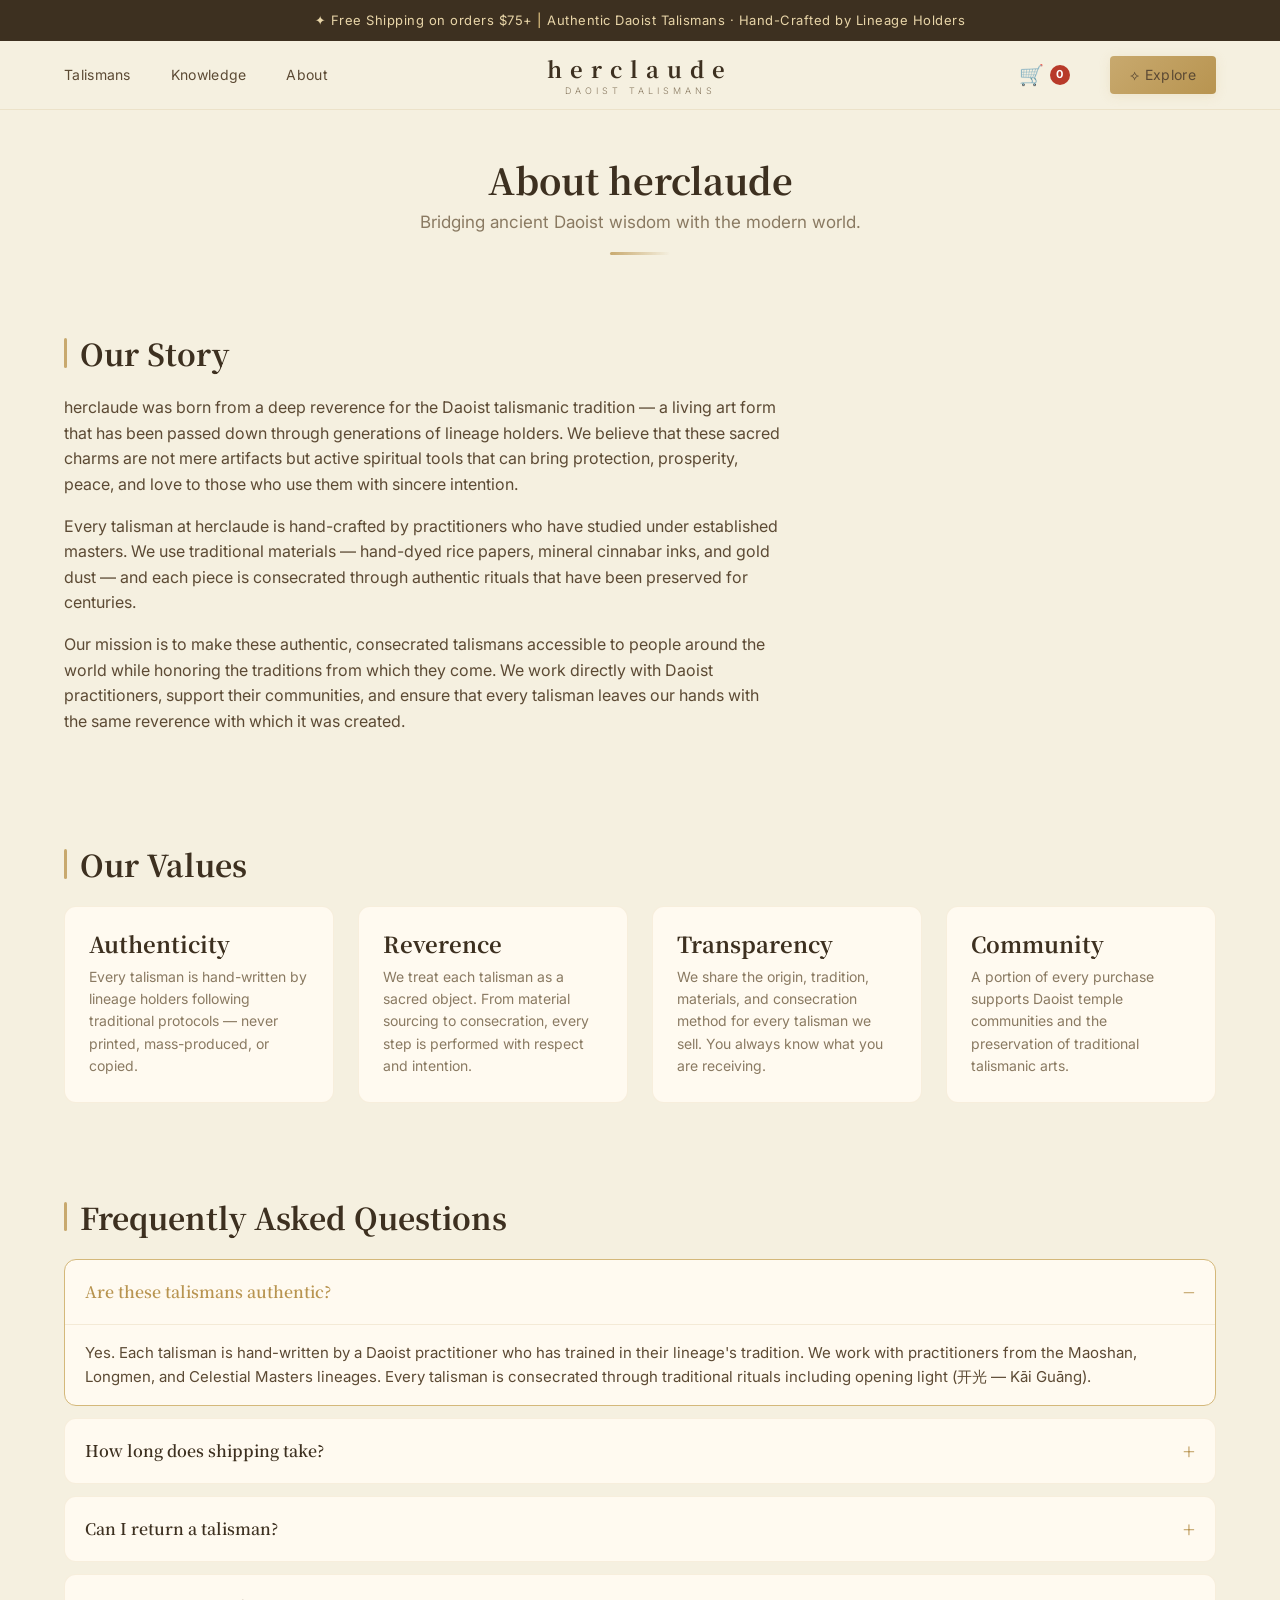
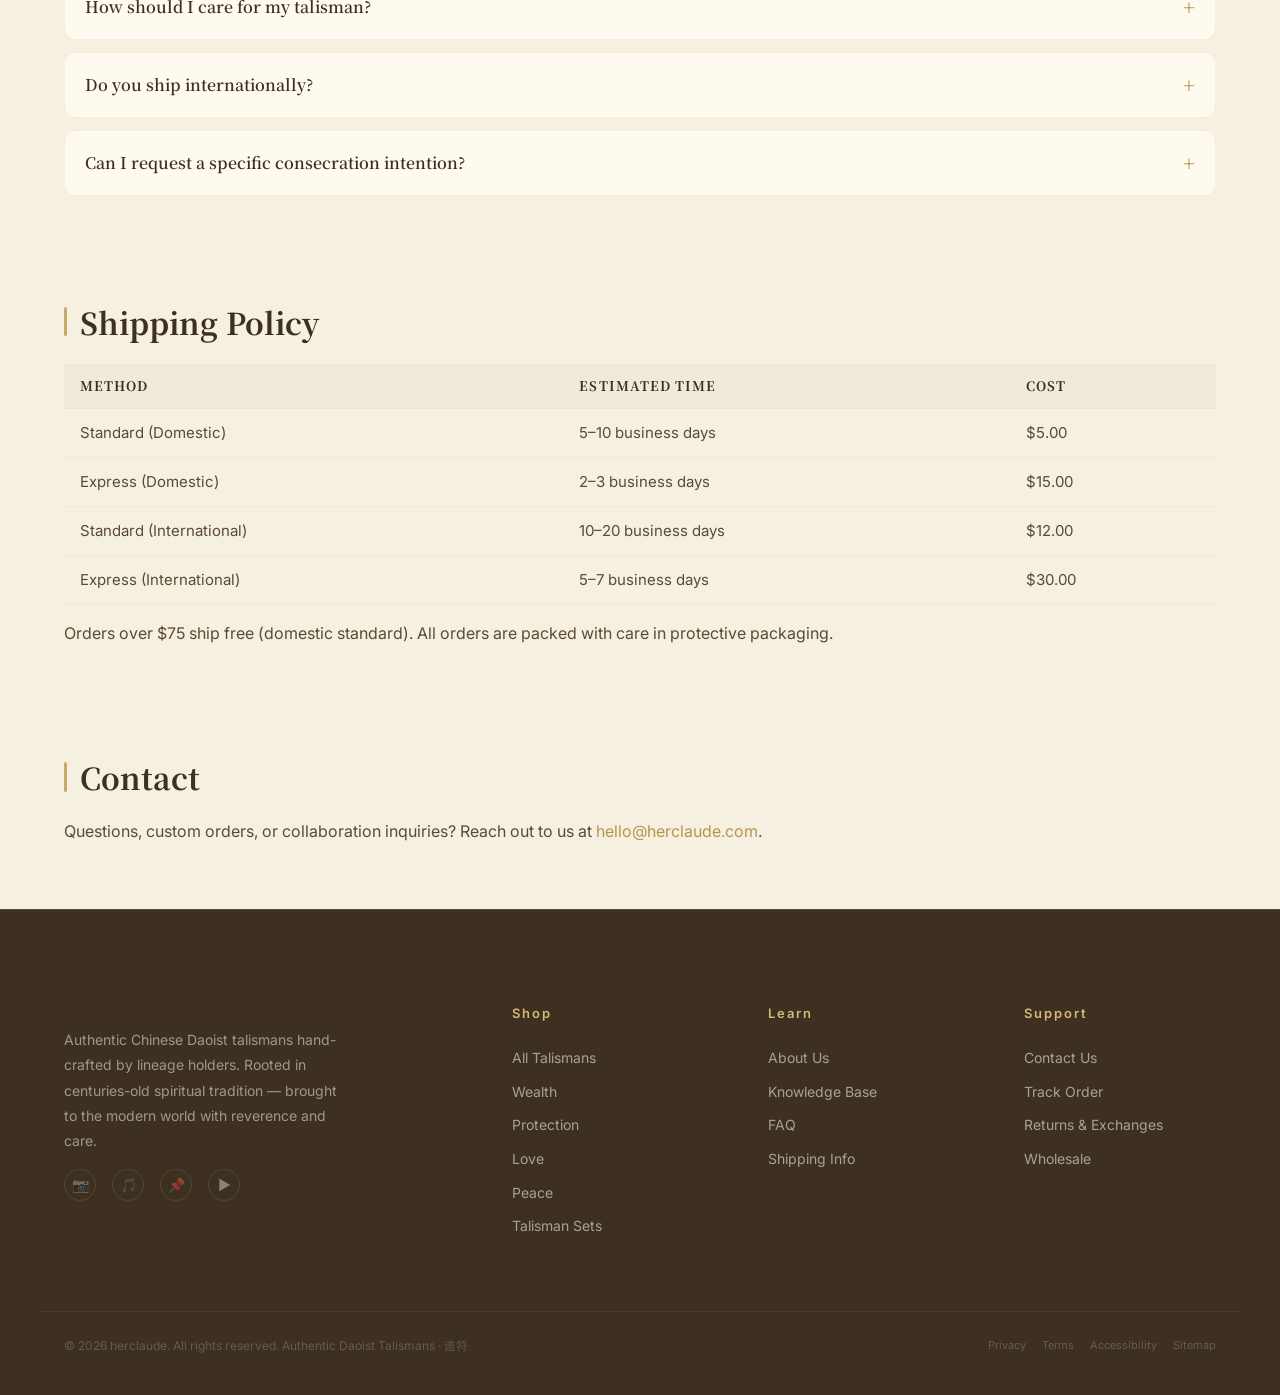
==== commit 8bf9db40: "feat: merge UI designer v2 — warm rice paper theme, centered logo nav, 9-module homepage" ====
--- a/about.html
+++ b/about.html
@@ -1,5 +1,5 @@
 <!DOCTYPE html>
-<html lang="zh-CN">
+<html lang="en">
 <head>
   <meta charset="UTF-8">
   <meta name="viewport" content="width=device-width, initial-scale=1.0">
@@ -7,7 +7,11 @@
   <meta name="description" content="About herclaude — our mission, the Daoist talisman tradition, FAQ, shipping policy, and contact information.">
 
   <!-- Styles -->
-  <link rel="stylesheet" href="css/style.css?v=2">
+  <link rel="stylesheet" href="css/style.css?v=3">
+
+  <!-- Fonts -->
+  <link rel="preconnect" href="https://fonts.googleapis.com">
+  <link href="https://fonts.googleapis.com/css2?family=Noto+Serif+SC:wght@400;600;700&family=Inter:wght@300;400;500;600;700&family=Ma+Shan+Zheng&display=swap" rel="stylesheet">
 
   <!-- Scripts -->
   <script src="js/data.js" defer></script>
@@ -17,26 +21,42 @@
 </head>
 <body>
 
-  <!-- ===== HEADER ===== -->
-  <header class="site-header" role="banner">
-    <div class="container header-inner">
-      <a href="/" class="logo" aria-label="herclaude home">
-        <span class="logo-cn">herclaude</span>
-        <span class="logo-sub">符 · Daoist Talismans</span>
-      </a>
-      <nav class="main-nav" aria-label="Main navigation">
-        <ul>
-          <li><a href="products.html">Talismans</a></li>
-          <li><a href="knowledge.html">Knowledge</a></li>
-          <li><a href="about.html" aria-current="page">About</a></li>
-          <li><a href="cart.html" class="cart-link" aria-label="Shopping cart">
-            <span class="cart-icon">🛒</span>
-            <span class="cart-count" id="cart-count">0</span>
-          </a></li>
-        </ul>
-      </nav>
-    </div>
-  </header>
+  <!-- ===== PROMO BAR ===== -->
+  <div class="top-bar">
+    ✦ Free Shipping on orders $75+ <span>|</span> Authentic Daoist Talismans · Hand-Crafted by Lineage Holders
+  </div>
+
+  <!-- ===== HEADER (v2) ===== -->
+  <div class="nav-wrapper">
+    <nav class="nav">
+      <div class="nav-left">
+        <a href="products.html">Talismans</a>
+        <a href="knowledge.html">Knowledge</a>
+        <a href="about.html" aria-current="page">About</a>
+      </div>
+
+      <div class="nav-logo">
+        herclaude
+        <span class="logo-sub">DAOIST TALISMANS</span>
+      </div>
+
+      <div class="nav-right">
+        <a href="cart.html" class="cart-link" aria-label="Shopping cart">
+          <span class="cart-icon">&#x1F6D2;</span>
+          <span class="cart-count" id="cart-count">0</span>
+        </a>
+        <a href="products.html" class="nav-cta">
+          <span>⟡</span> Explore
+        </a>
+      </div>
+
+      <div class="nav-toggle" onclick="this.parentElement.classList.toggle('nav-menu-open')">
+        <span></span>
+        <span></span>
+        <span></span>
+      </div>
+    </nav>
+  </div>
 
   <!-- ===== MAIN CONTENT ===== -->
   <main id="main-content" role="main">
@@ -50,7 +70,6 @@
     </section>
 
     <!-- Our Story -->
-    <!-- TODO: Replace with final brand narrative copy -->
     <section class="about-story" aria-labelledby="story-heading">
       <div class="container">
         <h2 id="story-heading">Our Story</h2>
@@ -61,7 +80,6 @@
     </section>
 
     <!-- Values / Beliefs -->
-    <!-- TODO: Replace with polished value statements -->
     <section class="about-values" aria-labelledby="values-heading">
       <div class="container">
         <h2 id="values-heading">Our Values</h2>
@@ -87,7 +105,6 @@
     </section>
 
     <!-- FAQ -->
-    <!-- TODO: Populate with real FAQ content -->
     <section class="about-faq" aria-labelledby="faq-heading">
       <div class="container">
         <h2 id="faq-heading">Frequently Asked Questions</h2>
@@ -126,7 +143,6 @@
     </section>
 
     <!-- Shipping & Returns -->
-    <!-- TODO: Replace with finalized policy text -->
     <section class="about-shipping" aria-labelledby="shipping-heading">
       <div class="container">
         <h2 id="shipping-heading">Shipping Policy</h2>
@@ -166,7 +182,6 @@
     </section>
 
     <!-- Contact -->
-    <!-- TODO: Add contact form or email -->
     <section class="about-contact" aria-labelledby="contact-heading">
       <div class="container">
         <h2 id="contact-heading">Contact</h2>
@@ -176,22 +191,57 @@
 
   </main>
 
-  <!-- ===== FOOTER ===== -->
+  <!-- ===== FOOTER (v2) ===== -->
   <footer class="site-footer" role="contentinfo">
-    <div class="container footer-inner">
+    <div class="footer-grid">
       <div class="footer-brand">
-        <strong>herclaude</strong>
-        <p>Authentic Daoist Talismans · 道符</p>
-      </div>
-      <nav class="footer-nav" aria-label="Footer navigation">
+        <h4>herclaude</h4>
+        <p>Authentic Chinese Daoist talismans hand-crafted by lineage holders. Rooted in centuries-old spiritual tradition — brought to the modern world with reverence and care.</p>
+        <div class="footer-social">
+          <a href="#" aria-label="Instagram">&#x1F4F7;</a>
+          <a href="#" aria-label="TikTok">&#x1F3B5;</a>
+          <a href="#" aria-label="Pinterest">&#x1F4CC;</a>
+          <a href="#" aria-label="YouTube">&#x25B6;&#xFE0F;</a>
+        </div>
+      </div>
+      <div class="footer-col">
+        <h4>Shop</h4>
         <ul>
-          <li><a href="about.html">About</a></li>
-          <li><a href="knowledge.html">Knowledge</a></li>
+          <li><a href="products.html">All Talismans</a></li>
+          <li><a href="products.html?collection=wealth">Wealth</a></li>
+          <li><a href="products.html?collection=protection">Protection</a></li>
+          <li><a href="products.html?collection=love">Love</a></li>
+          <li><a href="products.html?collection=peace">Peace</a></li>
+          <li><a href="products.html?collection=sets">Talisman Sets</a></li>
+        </ul>
+      </div>
+      <div class="footer-col">
+        <h4>Learn</h4>
+        <ul>
+          <li><a href="about.html">About Us</a></li>
+          <li><a href="knowledge.html">Knowledge Base</a></li>
           <li><a href="about.html#faq">FAQ</a></li>
-          <li><a href="about.html#shipping">Shipping</a></li>
+          <li><a href="about.html#shipping">Shipping Info</a></li>
         </ul>
-      </nav>
-      <p class="footer-copy">&copy; 2025 herclaude. All rights reserved.</p>
+      </div>
+      <div class="footer-col">
+        <h4>Support</h4>
+        <ul>
+          <li><a href="about.html">Contact Us</a></li>
+          <li><a href="cart.html">Track Order</a></li>
+          <li><a href="about.html#shipping">Returns &amp; Exchanges</a></li>
+          <li><a href="about.html#faq">Wholesale</a></li>
+        </ul>
+      </div>
+    </div>
+    <div class="footer-bottom">
+      <p>&copy; 2026 herclaude. All rights reserved. Authentic Daoist Talismans &middot; 道符</p>
+      <div class="footer-bottom-links">
+        <a href="#">Privacy</a>
+        <a href="#">Terms</a>
+        <a href="#">Accessibility</a>
+        <a href="#">Sitemap</a>
+      </div>
     </div>
   </footer>
 
--- a/css/style.css
+++ b/css/style.css
@@ -1,57 +1,87 @@
 /* ============================================
    herclaude — Chinese Talisman E-Commerce
-   Master Stylesheet (红金黑水墨风)
+   Master Stylesheet (宣纸暖白调 · v2 Warm Paper Theme)
    ============================================ */
 
 /* --- CSS Custom Properties --- */
 :root {
-  /* Dark background */
-  --bg-deep: #0d0000;
-  --bg-dark: #120200;
-  --bg-mid: #1a0a00;
-  --bg-surface: #221100;
-  --bg-card: #1a0800;
-
-  /* Gold primary */
-  --gold: #d4a017;
-  --gold-light: #ffd700;
-  --gold-dark: #cc8800;
-  --gold-glow: rgba(212, 160, 23, 0.3);
-
-  /* Red accent */
-  --red: #8b0000;
-  --red-bright: #ff2200;
-  --red-dark: #cc0000;
-  --red-glow: rgba(255, 34, 0, 0.25);
-
-  /* Text */
-  --text: #f5f0e8;
-  --text-muted: #e0d5c0;
-  --text-dim: #a09080;
-
-  /* Auxiliary */
-  --purple: #8b5cf6;
-  --cyan: #00bcd4;
-
-  /* Borders */
-  --border-gold: rgba(212, 160, 23, 0.3);
-  --border-red: rgba(139, 0, 0, 0.5);
-
-  /* Shadows */
-  --shadow-gold: 0 2px 12px rgba(212, 160, 23, 0.15);
-  --shadow-red: 0 2px 12px rgba(139, 0, 0, 0.2);
-  --shadow-card: 0 4px 20px rgba(0, 0, 0, 0.5);
-
-  /* Radius */
-  --radius-sm: 4px;
-  --radius-md: 8px;
-  --radius-lg: 12px;
-
-  /* Font */
-  --font-serif: 'Georgia', 'Times New Roman', 'Noto Serif SC', 'STSong', serif;
-  --font-sans: 'Inter', 'Segoe UI', 'PingFang SC', 'Microsoft YaHei', sans-serif;
-
-  /* Transitions */
+  /* 宣纸暖白基调 (Warm rice-paper palette) */
+  --paper-bg: #f5f0e0;
+  --paper-light: #faf5e8;
+  --paper-card: #fffaf0;
+  --paper-cream: #f8f3e6;
+
+  /* 金色系统 (Gold system) */
+  --gold-100: #f5e6c8;
+  --gold-200: #e8d5a8;
+  --gold-300: #d4b87a;
+  --gold-400: #c8a96e;
+  --gold-500: #b89450;
+  --gold-600: #a07830;
+
+  /* 文字色 (Ink tones) */
+  --ink-dark: #3d3020;
+  --ink-body: #5c4a34;
+  --ink-muted: #8a7a62;
+  --ink-light: #b8aa94;
+
+  /* 红金点缀 (Red-gold accent) */
+  --red-gold: #b83a2a;
+  --red-gold-hover: #9a2e20;
+  --red-gold-light: rgba(184,58,42,0.08);
+
+  /* 阴影 (Warm paper shadows) */
+  --shadow-subtle: 0 2px 8px rgba(61,48,32,0.06), 0 1px 3px rgba(61,48,32,0.04);
+  --shadow-card: 0 4px 20px rgba(61,48,32,0.08), 0 2px 6px rgba(61,48,32,0.04);
+  --shadow-elevated: 0 8px 32px rgba(61,48,32,0.10), 0 4px 12px rgba(61,48,32,0.06);
+  --shadow-gold: 0 4px 24px rgba(200,169,110,0.25);
+
+  /* 圆角 (Softer radii) */
+  --radius-sm: 6px;
+  --radius-md: 12px;
+  --radius-lg: 20px;
+  --radius-xl: 28px;
+
+  /* 字体 (Fonts) */
+  --font-title: 'Noto Serif SC', 'Georgia', serif;
+  --font-body: 'Inter', system-ui, -apple-system, sans-serif;
+  --font-script: 'Ma Shan Zheng', 'KaiTi', cursive;
+
+  /* 间距 (Spacing) */
+  --space-xs: 4px;
+  --space-sm: 8px;
+  --space-md: 16px;
+  --space-lg: 24px;
+  --space-xl: 40px;
+  --space-2xl: 64px;
+  --space-3xl: 96px;
+
+  /* Max widths */
+  --max-width: 1200px;
+  --max-width-wide: 1400px;
+
+  /* V1 backwards-compatible aliases */
+  --bg-deep: var(--paper-bg);
+  --bg-dark: var(--ink-dark);
+  --bg-mid: var(--paper-light);
+  --bg-surface: var(--paper-cream);
+  --bg-card: var(--paper-card);
+  --gold: var(--gold-400);
+  --gold-light: var(--gold-300);
+  --gold-dark: var(--gold-500);
+  --gold-glow: rgba(200, 169, 110, 0.25);
+  --red: var(--red-gold);
+  --red-bright: var(--red-gold);
+  --red-dark: var(--red-gold-hover);
+  --red-glow: rgba(184, 58, 42, 0.15);
+  --text: var(--ink-dark);
+  --text-muted: var(--ink-body);
+  --text-dim: var(--ink-muted);
+  --border-gold: rgba(200, 169, 110, 0.25);
+  --border-red: rgba(184, 58, 42, 0.2);
+  --shadow-card-old: var(--shadow-card);
+  --font-serif: var(--font-title);
+  --font-sans: var(--font-body);
   --transition: 0.3s ease;
 }
 
@@ -65,19 +95,17 @@
 html {
   font-size: 16px;
   scroll-behavior: smooth;
+  -webkit-font-smoothing: antialiased;
+  -moz-osx-font-smoothing: grayscale;
 }
 
 body {
-  font-family: var(--font-sans);
-  color: var(--text);
-  background: var(--bg-deep);
-  background-image:
-    radial-gradient(ellipse at 50% 0%, rgba(139, 0, 0, 0.08) 0%, transparent 60%),
-    radial-gradient(ellipse at 80% 50%, rgba(212, 160, 23, 0.04) 0%, transparent 50%);
-  background-attachment: fixed;
+  font-family: var(--font-body);
+  color: var(--ink-body);
+  background: var(--paper-bg);
   line-height: 1.6;
+  overflow-x: hidden;
   min-height: 100vh;
-  -webkit-font-smoothing: antialiased;
 }
 
 img {
@@ -87,25 +115,29 @@
 }
 
 a {
-  color: var(--gold);
+  color: inherit;
   text-decoration: none;
   transition: color var(--transition);
 }
 
-a:hover {
-  color: var(--gold-light);
-}
-
 ul, ol {
   list-style: none;
 }
 
+button {
+  font-family: inherit;
+  cursor: pointer;
+  border: none;
+  background: none;
+  font-size: inherit;
+}
+
 /* --- Typography --- */
 h1, h2, h3, h4, h5, h6 {
-  font-family: var(--font-serif);
+  font-family: var(--font-title);
   font-weight: 700;
   line-height: 1.2;
-  color: var(--text);
+  color: var(--ink-dark);
 }
 
 h1 { font-size: 2.5rem; }
@@ -115,36 +147,30 @@
 
 p {
   margin-bottom: 1rem;
-  color: var(--text-muted);
+  color: var(--ink-body);
 }
 
 /* --- Selection --- */
 ::selection {
-  background: var(--gold);
-  color: var(--bg-deep);
+  background: var(--gold-400);
+  color: #fff;
 }
 
 /* --- Scrollbar --- */
-::-webkit-scrollbar {
-  width: 8px;
-}
-
-::-webkit-scrollbar-track {
-  background: var(--bg-deep);
-}
-
-::-webkit-scrollbar-thumb {
-  background: var(--gold-dark);
-  border-radius: 4px;
-}
-
-::-webkit-scrollbar-thumb:hover {
-  background: var(--gold);
-}
+::-webkit-scrollbar { width: 8px; }
+::-webkit-scrollbar-track { background: var(--paper-bg); }
+::-webkit-scrollbar-thumb { background: var(--gold-300); border-radius: 4px; }
+::-webkit-scrollbar-thumb:hover { background: var(--gold-400); }
 
 /* --- Utility Classes --- */
 .container {
-  max-width: 1200px;
+  max-width: var(--max-width);
+  margin: 0 auto;
+  padding: 0 1.5rem;
+}
+
+.container-wide {
+  max-width: var(--max-width-wide);
   margin: 0 auto;
   padding: 0 1.5rem;
 }
@@ -160,16 +186,19 @@
   border: 0;
 }
 
-/* --- Buttons --- */
+/* ==================================================================
+   BUTTONS
+   ================================================================== */
 .btn {
-  display: inline-block;
+  display: inline-flex;
+  align-items: center;
+  gap: 8px;
   padding: 0.75rem 1.75rem;
-  font-family: var(--font-sans);
+  font-family: var(--font-body);
   font-size: 0.9375rem;
   font-weight: 600;
   line-height: 1.4;
   text-align: center;
-  text-transform: uppercase;
   letter-spacing: 0.05em;
   border: 2px solid transparent;
   border-radius: var(--radius-sm);
@@ -178,17 +207,17 @@
 }
 
 .btn-primary {
-  color: var(--bg-deep);
-  background: linear-gradient(135deg, var(--gold), var(--gold-dark));
-  border-color: var(--gold);
+  color: #fff;
+  background: linear-gradient(135deg, var(--gold-400), var(--gold-500));
+  border-color: var(--gold-400);
   box-shadow: var(--shadow-gold);
 }
 
 .btn-primary:hover {
-  background: linear-gradient(135deg, var(--gold-light), var(--gold));
-  border-color: var(--gold-light);
-  box-shadow: 0 4px 20px rgba(212, 160, 23, 0.35);
-  transform: translateY(-1px);
+  background: linear-gradient(135deg, var(--gold-500), var(--gold-600));
+  border-color: var(--gold-500);
+  box-shadow: 0 8px 30px rgba(200,169,110,0.35);
+  transform: translateY(-2px);
 }
 
 .btn-primary:active {
@@ -196,16 +225,16 @@
 }
 
 .btn-outline {
-  color: var(--gold);
+  color: var(--ink-dark);
   background: transparent;
-  border-color: var(--gold);
+  border-color: var(--gold-300);
 }
 
 .btn-outline:hover {
-  color: var(--bg-deep);
-  background: var(--gold);
-  border-color: var(--gold-light);
-  box-shadow: var(--shadow-gold);
+  color: var(--ink-dark);
+  background: rgba(200,169,110,0.08);
+  border-color: var(--gold-400);
+  transform: translateY(-1px);
 }
 
 .btn-block {
@@ -226,16 +255,166 @@
 }
 
 /* ==================================================================
-   HEADER
+   NAV / HEADER — Warm Paper v2 (Logo centered, 3-column grid)
+   ================================================================== */
+.top-bar {
+  background: var(--ink-dark);
+  color: var(--gold-200);
+  text-align: center;
+  padding: 10px var(--space-md);
+  font-size: 13px;
+  font-weight: 400;
+  font-family: var(--font-body);
+  letter-spacing: 0.5px;
+  position: relative;
+  z-index: 100;
+}
+
+.top-bar span {
+  color: var(--gold-300);
+  font-weight: 500;
+}
+
+.top-bar strong {
+  color: var(--gold-100);
+  font-weight: 600;
+}
+
+/* v2 Nav compatibility */
+.nav-wrapper {
+  position: sticky;
+  top: 0;
+  z-index: 99;
+  background: rgba(245,240,224,0.92);
+  backdrop-filter: blur(16px);
+  -webkit-backdrop-filter: blur(16px);
+  border-bottom: 1px solid rgba(200,169,110,0.2);
+}
+
+.nav {
+  max-width: var(--max-width);
+  margin: 0 auto;
+  padding: 0 var(--space-lg);
+  display: grid;
+  grid-template-columns: 1fr auto 1fr;
+  align-items: center;
+  height: 68px;
+}
+
+.nav-left {
+  display: flex;
+  align-items: center;
+  gap: var(--space-xl);
+}
+
+.nav-right {
+  display: flex;
+  align-items: center;
+  gap: var(--space-xl);
+  justify-content: flex-end;
+}
+
+.nav a {
+  font-size: 14px;
+  color: var(--ink-body);
+  font-weight: 400;
+  letter-spacing: 0.3px;
+  transition: color 0.2s;
+  position: relative;
+}
+
+.nav a:hover {
+  color: var(--ink-dark);
+}
+
+.nav a::after {
+  content: '';
+  position: absolute;
+  bottom: -3px;
+  left: 0;
+  width: 0;
+  height: 1px;
+  background: var(--gold-400);
+  transition: width 0.3s ease;
+}
+
+.nav a:hover::after {
+  width: 100%;
+}
+
+.nav-logo {
+  font-family: var(--font-title);
+  font-size: 22px;
+  font-weight: 700;
+  color: var(--ink-dark);
+  letter-spacing: 8px;
+  text-align: center;
+  padding: 0 var(--space-lg);
+  position: relative;
+}
+
+.nav-logo .logo-sub {
+  display: block;
+  font-family: var(--font-body);
+  font-size: 9px;
+  letter-spacing: 4px;
+  color: var(--gold-400);
+  font-weight: 300;
+  margin-top: -2px;
+}
+
+.nav-cta {
+  display: inline-flex;
+  align-items: center;
+  gap: 6px;
+  padding: 8px 20px;
+  background: linear-gradient(135deg, var(--gold-400), var(--gold-500));
+  color: #fff;
+  border-radius: 4px;
+  font-size: 13px;
+  font-weight: 500;
+  letter-spacing: 0.5px;
+  transition: all 0.3s ease;
+  box-shadow: 0 2px 12px rgba(200,169,110,0.2);
+}
+
+.nav-cta:hover {
+  background: linear-gradient(135deg, var(--gold-500), var(--gold-600));
+  box-shadow: 0 4px 20px rgba(200,169,110,0.35);
+  transform: translateY(-1px);
+}
+
+.nav-cta:hover::after { display: none; }
+
+/* Mobile hamburger */
+.nav-toggle {
+  display: none;
+  flex-direction: column;
+  gap: 5px;
+  cursor: pointer;
+  padding: var(--space-sm);
+}
+
+.nav-toggle span {
+  display: block;
+  width: 22px;
+  height: 2px;
+  background: var(--ink-dark);
+  border-radius: 2px;
+  transition: all 0.3s;
+}
+
+/* ==================================================================
+   SITE HEADER — Legacy v1 compatibility
    ================================================================== */
 .site-header {
   position: sticky;
   top: 0;
   z-index: 100;
-  background: rgba(13, 0, 0, 0.95);
+  background: rgba(245,240,224,0.95);
   backdrop-filter: blur(12px);
   -webkit-backdrop-filter: blur(12px);
-  border-bottom: 1px solid var(--border-gold);
+  border-bottom: 1px solid rgba(200,169,110,0.2);
   padding: 0.75rem 0;
 }
 
@@ -245,34 +424,32 @@
   justify-content: space-between;
 }
 
-/* Logo */
 .logo {
   display: flex;
   flex-direction: column;
   align-items: flex-start;
-  color: var(--gold-light) !important;
+  color: var(--ink-dark) !important;
 }
 
 .logo-cn {
-  font-family: var(--font-serif);
+  font-family: var(--font-title);
   font-size: 1.5rem;
   font-weight: 700;
   letter-spacing: 0.15em;
-  background: linear-gradient(135deg, var(--gold-light), var(--gold-dark));
+  background: linear-gradient(135deg, var(--gold-400), var(--gold-500));
   -webkit-background-clip: text;
   -webkit-text-fill-color: transparent;
   background-clip: text;
 }
 
 .logo-sub {
-  font-family: var(--font-serif);
+  font-family: var(--font-title);
   font-size: 0.75rem;
-  color: var(--text-dim);
+  color: var(--ink-muted);
   letter-spacing: 0.1em;
-  -webkit-text-fill-color: var(--text-dim);
-}
-
-/* Navigation */
+  -webkit-text-fill-color: var(--ink-muted);
+}
+
 .main-nav ul {
   display: flex;
   align-items: center;
@@ -280,11 +457,10 @@
 }
 
 .main-nav a {
-  font-family: var(--font-sans);
+  font-family: var(--font-body);
   font-size: 0.875rem;
   font-weight: 500;
-  color: var(--text-muted);
-  text-transform: uppercase;
+  color: var(--ink-body);
   letter-spacing: 0.08em;
   position: relative;
   padding-bottom: 0.25rem;
@@ -298,13 +474,13 @@
   left: 0;
   width: 0;
   height: 2px;
-  background: var(--gold);
+  background: var(--gold-400);
   transition: width var(--transition);
 }
 
 .main-nav a:hover,
 .main-nav a[aria-current="page"] {
-  color: var(--gold-light);
+  color: var(--ink-dark);
 }
 
 .main-nav a:hover::after,
@@ -312,7 +488,6 @@
   width: 100%;
 }
 
-/* Cart Link */
 .cart-link {
   position: relative;
   display: flex;
@@ -334,122 +509,23 @@
   padding: 0 0.3rem;
   font-size: 0.6875rem;
   font-weight: 700;
-  color: var(--bg-deep);
-  background: var(--red-bright);
+  color: #fff;
+  background: var(--red-gold);
   border-radius: 999px;
   line-height: 1;
 }
 
 /* ==================================================================
-   FOOTER
-   ================================================================== */
-.site-footer {
-  background: var(--bg-dark);
-  border-top: 1px solid var(--border-red);
-  padding: 2.5rem 0;
-  margin-top: 4rem;
-}
-
-.footer-inner {
-  display: flex;
-  flex-wrap: wrap;
-  align-items: center;
-  justify-content: space-between;
-  gap: 1.5rem;
-}
-
-.footer-brand strong {
-  font-family: var(--font-serif);
-  font-size: 1.125rem;
-  color: var(--gold);
-  letter-spacing: 0.1em;
-}
-
-.footer-brand p {
-  font-size: 0.8125rem;
-  color: var(--text-dim);
-  margin-bottom: 0;
-}
-
-.footer-nav ul {
-  display: flex;
-  gap: 1.5rem;
-}
-
-.footer-nav a {
-  font-size: 0.8125rem;
-  color: var(--text-dim);
-  transition: color var(--transition);
-}
-
-.footer-nav a:hover {
-  color: var(--gold);
-}
-
-.footer-copy {
-  font-size: 0.75rem;
-  color: var(--text-dim);
-  margin-bottom: 0;
-  width: 100%;
-  text-align: center;
-  padding-top: 1.5rem;
-  border-top: 1px solid rgba(139, 0, 0, 0.3);
-}
-
-/* Minimal footer variants */
-.checkout-footer .footer-inner {
-  justify-content: center;
-}
-
-.checkout-footer .footer-copy {
-  padding-top: 0;
-  border-top: none;
-}
-
-/* ==================================================================
-   PAGE HEADER
-   ================================================================== */
-.page-header {
-  padding: 3rem 0 2rem;
-  text-align: center;
-  position: relative;
-}
-
-.page-header::after {
-  content: '';
-  display: block;
-  width: 60px;
-  height: 3px;
-  background: linear-gradient(90deg, var(--gold), transparent);
-  margin: 1rem auto 0;
-  border-radius: 2px;
-}
-
-.page-header h1 {
-  font-size: 2.25rem;
-  margin-bottom: 0.5rem;
-}
-
-.page-subtitle {
-  font-size: 1.0625rem;
-  color: var(--text-dim);
-  max-width: 600px;
-  margin: 0 auto;
-}
-
-/* ==================================================================
-   HERO BANNER
+   HERO — v2 Warm Paper Full-width
    ================================================================== */
 .hero {
   position: relative;
-  min-height: 480px;
-  display: flex;
-  align-items: center;
+  min-height: 85vh;
+  display: flex;
+  align-items: center;
+  justify-content: center;
   overflow: hidden;
-  background:
-    linear-gradient(135deg, var(--bg-deep) 0%, var(--bg-mid) 40%, transparent 70%),
-    url('../images/hero-banner.svg') center / cover no-repeat;
-  border-bottom: 1px solid var(--border-gold);
+  background: linear-gradient(135deg, #f5f0e0 0%, #efe4cc 30%, #e8d5a8 70%, #f0e0c0 100%);
 }
 
 .hero::before {
@@ -457,164 +533,519 @@
   position: absolute;
   inset: 0;
   background:
-    radial-gradient(ellipse at 20% 50%, rgba(212, 160, 23, 0.1) 0%, transparent 50%),
-    radial-gradient(ellipse at 80% 20%, rgba(139, 0, 0, 0.08) 0%, transparent 40%);
+    radial-gradient(ellipse 80% 60% at 20% 30%, rgba(200,169,110,0.12) 0%, transparent 70%),
+    radial-gradient(ellipse 60% 50% at 80% 70%, rgba(184,58,42,0.06) 0%, transparent 60%);
+  pointer-events: none;
+}
+
+.hero-pattern {
+  position: absolute;
+  inset: 0;
+  opacity: 0.06;
+  background-image:
+    repeating-conic-gradient(var(--gold-400) 0% 25%, transparent 0% 50%) 0 0 / 60px 60px;
+  mask-image: radial-gradient(ellipse 70% 70% at center, black 30%, transparent 70%);
+  -webkit-mask-image: radial-gradient(ellipse 70% 70% at center, black 30%, transparent 70%);
+  pointer-events: none;
+}
+
+.hero::after {
+  content: '';
+  position: absolute;
+  inset: 0;
+  background-image: url("data:image/svg+xml,%3Csvg width='200' height='200' xmlns='http://www.w3.org/2000/svg'%3E%3Cfilter id='n'%3E%3CfeTurbulence type='fractalNoise' baseFrequency='0.9' numOctaves='4' stitchTiles='stitch'/%3E%3C/filter%3E%3Crect width='100%25' height='100%25' filter='url(%23n)' opacity='0.4'/%3E%3C/svg%3E");
+  opacity: 0.15;
+  mix-blend-mode: multiply;
   pointer-events: none;
 }
 
 .hero-content {
   position: relative;
-  z-index: 1;
+  z-index: 2;
+  text-align: center;
+  max-width: 800px;
+  padding: 0 var(--space-lg);
+}
+
+.hero-tag {
+  display: inline-flex;
+  align-items: center;
+  gap: 8px;
+  padding: 6px 16px;
+  background: var(--red-gold-light);
+  border: 1px solid rgba(184,58,42,0.15);
+  border-radius: 9999px;
+  font-size: 12px;
+  color: var(--red-gold);
+  letter-spacing: 2px;
+  font-weight: 500;
+  margin-bottom: var(--space-xl);
+}
+
+.hero-tag .dot {
+  width: 4px;
+  height: 4px;
+  border-radius: 50%;
+  background: var(--red-gold);
+  animation: pulse-dot 2s ease-in-out infinite;
+}
+
+@keyframes pulse-dot {
+  0%, 100% { opacity: 1; }
+  50% { opacity: 0.3; }
+}
+
+.hero-content h1 {
+  font-family: var(--font-title);
+  font-size: clamp(36px, 6vw, 68px);
+  color: var(--ink-dark);
+  line-height: 1.12;
+  font-weight: 700;
+  margin-bottom: var(--space-lg);
+  letter-spacing: 2px;
+  background: none;
+  -webkit-background-clip: unset;
+  -webkit-text-fill-color: unset;
+  background-clip: unset;
+  text-shadow: none;
+}
+
+.hero-content h1 .gold {
+  color: var(--gold-500);
+  font-weight: 700;
+}
+
+.hero-subtitle {
+  font-size: clamp(16px, 1.3vw, 19px);
+  color: var(--ink-muted);
+  line-height: 1.8;
+  margin-bottom: var(--space-xl);
   max-width: 600px;
-  padding: 3rem 1.5rem;
-}
-
-.hero-content h1 {
-  font-size: 3rem;
-  margin-bottom: 1rem;
-  background: linear-gradient(135deg, var(--gold-light), var(--gold-dark), var(--gold-light));
-  -webkit-background-clip: text;
-  -webkit-text-fill-color: transparent;
-  background-clip: text;
-  text-shadow: none;
+  margin-left: auto;
+  margin-right: auto;
 }
 
 .hero-content p {
+  font-size: clamp(16px, 1.3vw, 19px);
+  color: var(--ink-muted);
+  margin-bottom: var(--space-xl);
+  line-height: 1.8;
+}
+
+.hero-content .hero-sub {
   font-size: 1.125rem;
-  color: var(--text-muted);
+  color: var(--ink-muted);
+  margin-bottom: 0.75rem;
+  line-height: 1.7;
+}
+
+.hero-content .hero-sub-em {
+  color: var(--gold-500);
+}
+
+.hero-content .hero-brief {
+  font-size: 0.9375rem;
+  color: var(--ink-muted);
   margin-bottom: 2rem;
-  line-height: 1.7;
+  line-height: 1.6;
+}
+
+.hero-actions {
+  display: flex;
+  align-items: center;
+  justify-content: center;
+  gap: var(--space-md);
+  flex-wrap: wrap;
+}
+
+.hero-actions .btn {
+  animation: glowPulse 3s ease-in-out infinite;
+}
+
+.hero-actions .hero-link {
+  font-size: 0.875rem;
+  color: var(--ink-muted);
+  border-bottom: 1px solid transparent;
+  transition: all var(--transition);
+}
+
+.hero-actions .hero-link:hover {
+  color: var(--ink-dark);
+  border-bottom-color: var(--gold-400);
+}
+
+/* Hero decoration characters */
+.hero-decoration {
+  position: absolute;
+  font-family: var(--font-script);
+  font-size: clamp(80px, 15vw, 200px);
+  color: rgba(200,169,110,0.06);
+  pointer-events: none;
+  line-height: 1;
+  user-select: none;
+}
+
+.hero-decoration.left {
+  left: -20px;
+  bottom: 10%;
+  transform: rotate(-15deg);
+}
+
+.hero-decoration.right {
+  right: -20px;
+  top: 15%;
+  transform: rotate(10deg);
+}
+
+@keyframes glowPulse {
+  0%, 100% { box-shadow: 0 0 12px rgba(200,169,110,0.2); }
+  50%      { box-shadow: 0 0 24px rgba(200,169,110,0.4); }
 }
 
 /* ==================================================================
-   COLLECTION GRID (index)
+   SECTION UTILITY
    ================================================================== */
-.featured-collections,
-.bestsellers,
-.brand-philosophy {
-  padding: 4rem 0;
-}
-
-.featured-collections h2,
-.bestsellers h2,
-.brand-philosophy h2 {
+.section {
+  padding: var(--space-3xl) 0;
+}
+
+.section-label {
+  display: inline-flex;
+  align-items: center;
+  gap: 8px;
+  font-family: var(--font-title);
+  font-size: 14px;
+  letter-spacing: 3px;
+  color: var(--gold-400);
+  text-transform: uppercase;
+  margin-bottom: var(--space-lg);
+}
+
+.section-label::before,
+.section-label::after {
+  content: '';
+  display: block;
+  width: 24px;
+  height: 1px;
+  background: var(--gold-300);
+}
+
+.section-title {
+  font-family: var(--font-title);
+  font-size: clamp(28px, 4vw, 42px);
+  color: var(--ink-dark);
+  line-height: 1.25;
+  font-weight: 700;
+  margin-bottom: var(--space-md);
   text-align: center;
-  margin-bottom: 2.5rem;
-  position: relative;
-}
-
-.featured-collections h2::after,
-.bestsellers h2::after,
-.brand-philosophy h2::after {
+}
+
+.section-title::after {
   content: '';
   display: block;
   width: 50px;
   height: 2px;
-  background: var(--gold);
+  background: var(--gold-300);
   margin: 0.75rem auto 0;
   opacity: 0.6;
 }
 
-.collection-grid {
+.section-subtitle {
+  font-size: clamp(15px, 1.2vw, 18px);
+  color: var(--ink-muted);
+  max-width: 560px;
+  line-height: 1.7;
+  text-align: center;
+  margin: 0 auto 2.5rem;
+}
+
+.btn-primary.btn-lg {
+  padding: 14px 32px;
+  font-size: 15px;
+  font-weight: 500;
+  letter-spacing: 1px;
+  border-radius: 6px;
+}
+
+.btn-ghost {
+  display: inline-flex;
+  align-items: center;
+  gap: 6px;
+  padding: 14px 28px;
+  border: 1px solid var(--gold-300);
+  color: var(--ink-dark);
+  font-size: 14px;
+  font-weight: 400;
+  letter-spacing: 1px;
+  border-radius: 6px;
+  transition: all 0.3s ease;
+  background: transparent;
+}
+
+.btn-ghost:hover {
+  background: rgba(200,169,110,0.08);
+  border-color: var(--gold-400);
+  transform: translateY(-1px);
+}
+
+/* ==================================================================
+   COLLECTION GRID — 5 cards, 3:4 aspect
+   ================================================================== */
+.collections-header {
+  text-align: center;
+  margin-bottom: var(--space-2xl);
+}
+
+.collections-header .section-subtitle {
+  margin: 0 auto;
+}
+
+.collections-grid {
   display: grid;
   grid-template-columns: repeat(5, 1fr);
-  gap: 1.5rem;
-}
-
-@media (max-width: 992px) {
-  .collection-grid {
-    grid-template-columns: repeat(3, 1fr);
-  }
-}
-
-@media (max-width: 768px) {
-  .collection-grid {
-    grid-template-columns: repeat(2, 1fr);
-  }
-}
-
-@media (max-width: 480px) {
-  .collection-grid {
-    grid-template-columns: 1fr;
-  }
+  gap: var(--space-md);
 }
 
 .collection-card {
-  background: var(--bg-card);
-  border: 1px solid var(--border-gold);
+  position: relative;
   border-radius: var(--radius-md);
-  padding: 2rem 1.5rem;
-  text-align: center;
-  transition: all var(--transition);
+  overflow: hidden;
+  aspect-ratio: 3 / 4;
   cursor: pointer;
-  position: relative;
-  overflow: hidden;
-}
-
-.collection-card::before {
-  content: '';
+  border: 1px solid rgba(200,169,110,0.15);
+  box-shadow: var(--shadow-subtle);
+  transition: all 0.4s ease;
+  background: var(--paper-light);
+  display: flex;
+  align-items: flex-end;
+  min-height: auto;
+}
+
+.collection-card:hover {
+  transform: translateY(-6px);
+  box-shadow: var(--shadow-elevated);
+  border-color: var(--gold-300);
+}
+
+.collection-card .card-bg {
   position: absolute;
-  top: 0;
+  inset: 0;
+  background-size: cover;
+  background-position: center;
+  transition: transform 0.6s ease;
+}
+
+.collection-card:hover .card-bg {
+  transform: scale(1.08);
+}
+
+.collection-card .card-overlay {
+  position: absolute;
+  inset: 0;
+  background: linear-gradient(
+    to top,
+    rgba(61,48,32,0.85) 0%,
+    rgba(61,48,32,0.4) 40%,
+    rgba(61,48,32,0.1) 80%
+  );
+}
+
+.collection-card .card-content {
+  position: absolute;
+  bottom: 0;
   left: 0;
   right: 0;
-  height: 3px;
-  background: linear-gradient(90deg, var(--gold), var(--red-dark), var(--gold));
-  transform: scaleX(0);
-  transform-origin: left;
-  transition: transform var(--transition);
-}
-
-.collection-card:hover {
-  border-color: var(--gold);
-  box-shadow: var(--shadow-gold), inset 0 0 30px rgba(212, 160, 23, 0.05);
-  transform: translateY(-4px);
-}
-
-.collection-card:hover::before {
-  transform: scaleX(1);
-}
-
-.collection-card h3 {
-  color: var(--gold);
-  margin-bottom: 0.5rem;
-}
-
-.collection-card p {
-  font-size: 0.875rem;
-  color: var(--text-dim);
-  margin-bottom: 0;
+  padding: var(--space-lg);
+  text-align: center;
+  z-index: 2;
+  width: 100%;
+}
+
+.collection-card .card-content h3 {
+  font-family: var(--font-title);
+  color: #fff;
+  font-size: clamp(14px, 1.2vw, 18px);
+  font-weight: 600;
+  letter-spacing: 3px;
+  margin-bottom: var(--space-xs);
+  text-shadow: none;
+}
+
+.collection-card .card-content p {
+  font-size: 12px;
+  color: rgba(255,255,255,0.6);
+  letter-spacing: 1px;
+}
+
+.collection-card .card-arrow {
+  display: inline-block;
+  margin-top: 0.5rem;
+  font-size: 0.75rem;
+  color: var(--gold-300);
+  opacity: 0;
+  transform: translateX(-8px);
+  transition: all var(--transition);
+}
+
+.collection-card:hover .card-arrow {
+  opacity: 1;
+  transform: translateX(0);
+}
+
+/* CSS art backgrounds for collections */
+.collection-bg-1 {
+  background: linear-gradient(135deg, #2d1810 0%, #5c3020 30%, #8a4a30 60%, #5c3020 100%);
+}
+.collection-bg-1::before {
+  content: '☰';
+  position: absolute;
+  top: 20%;
+  left: 50%;
+  transform: translateX(-50%);
+  font-size: 120px;
+  opacity: 0.08;
+  color: var(--gold-300);
+}
+.collection-bg-2 {
+  background: linear-gradient(135deg, #1a3020 0%, #2d5040 30%, #4a7060 60%, #2d5040 100%);
+}
+.collection-bg-2::before {
+  content: '☰';
+  position: absolute;
+  bottom: 30%;
+  right: 10%;
+  font-size: 100px;
+  opacity: 0.08;
+  color: var(--gold-300);
+  transform: rotate(45deg);
+}
+.collection-bg-3 {
+  background: linear-gradient(135deg, #3a2040 0%, #6a3050 30%, #8a4a70 60%, #5a3050 100%);
+}
+.collection-bg-3::before {
+  content: '☷';
+  position: absolute;
+  top: 40%;
+  left: 20%;
+  font-size: 140px;
+  opacity: 0.07;
+  color: var(--gold-200);
+}
+.collection-bg-4 {
+  background: linear-gradient(135deg, #2a1a30 0%, #4a3060 30%, #6a4a80 60%, #4a3060 100%);
+}
+.collection-bg-4::before {
+  content: '☵';
+  position: absolute;
+  top: 25%;
+  right: 20%;
+  font-size: 110px;
+  opacity: 0.07;
+  color: var(--gold-200);
+}
+.collection-bg-5 {
+  background: linear-gradient(135deg, #3a2a10 0%, #6a4a20 30%, #9a7a40 60%, #6a4a20 100%);
+}
+.collection-bg-5::before {
+  content: '☲';
+  position: absolute;
+  top: 35%;
+  left: 30%;
+  font-size: 130px;
+  opacity: 0.07;
+  color: var(--gold-300);
 }
 
 /* ==================================================================
-   PRODUCT GRID
+   FEATURED / PRODUCT GRID
    ================================================================== */
+.featured-header {
+  display: flex;
+  align-items: flex-end;
+  justify-content: space-between;
+  margin-bottom: var(--space-2xl);
+  gap: var(--space-lg);
+}
+
+.featured-header .section-title {
+  margin-bottom: var(--space-sm);
+  text-align: left;
+}
+
+.featured-header .section-title::after {
+  margin: 0.75rem 0 0;
+}
+
+.featured-link {
+  display: inline-flex;
+  align-items: center;
+  gap: 6px;
+  font-size: 14px;
+  color: var(--gold-500);
+  font-weight: 500;
+  white-space: nowrap;
+  transition: gap 0.3s;
+  padding-bottom: 4px;
+  border-bottom: 1px solid var(--gold-300);
+}
+
+.featured-link:hover {
+  gap: 10px;
+}
+
+.featured-section {
+  padding: 4rem 0;
+  position: relative;
+}
+
+.featured-section::before {
+  content: '◆';
+  position: absolute;
+  top: 0.5rem;
+  right: 2rem;
+  font-size: 0.5rem;
+  color: var(--gold-400);
+  opacity: 0.1;
+  pointer-events: none;
+}
+
 .product-grid {
   display: grid;
-  grid-template-columns: repeat(auto-fill, minmax(260px, 1fr));
+  grid-template-columns: repeat(4, 1fr);
   gap: 1.5rem;
 }
 
+.products-grid {
+  display: grid;
+  grid-template-columns: repeat(4, 1fr);
+  gap: var(--space-lg);
+}
+
+/* Product Card */
 .product-card {
-  background: var(--bg-card);
-  border: 1px solid rgba(212, 160, 23, 0.15);
+  background: var(--paper-card);
+  border: 1px solid rgba(200,169,110,0.2);
   border-radius: var(--radius-md);
   overflow: hidden;
-  transition: all var(--transition);
+  transition: all 0.4s ease;
+  box-shadow: var(--shadow-subtle);
+  position: relative;
   display: flex;
   flex-direction: column;
+  cursor: pointer;
 }
 
 .product-card:hover {
-  border-color: var(--gold);
-  box-shadow: var(--shadow-gold), inset 0 0 30px rgba(212, 160, 23, 0.03);
-  transform: translateY(-3px);
+  transform: translateY(-4px);
+  box-shadow: var(--shadow-card);
+  border-color: var(--gold-300);
 }
 
 .product-card-image {
   position: relative;
+  aspect-ratio: 1;
   overflow: hidden;
-  aspect-ratio: 1 / 1;
-  background: var(--bg-mid);
+  background: var(--paper-cream);
   display: flex;
   align-items: center;
   justify-content: center;
@@ -630,6 +1061,20 @@
 
 .product-card:hover .product-card-image img {
   transform: scale(1.08);
+}
+
+.product-card-image::after {
+  content: '';
+  position: absolute;
+  inset: 0;
+  background: radial-gradient(circle, var(--gold-400) 0%, transparent 70%);
+  opacity: 0;
+  transition: opacity 0.6s ease;
+  pointer-events: none;
+}
+
+.product-card:hover .product-card-image::after {
+  opacity: 0.04;
 }
 
 .product-card-tag {
@@ -645,14 +1090,16 @@
   z-index: 1;
 }
 
-.product-card-tag--bestseller {
-  background: var(--red);
-  color: var(--text);
-}
-
-.product-card-tag--new {
-  background: var(--gold-dark);
-  color: var(--bg-deep);
+.product-card-tag--bestseller,
+.tag-bestseller {
+  background: var(--red-gold);
+  color: #fff;
+}
+
+.product-card-tag--new,
+.tag-new {
+  background: var(--gold-400);
+  color: #fff;
 }
 
 .product-card-body {
@@ -663,34 +1110,636 @@
 }
 
 .product-card-body h3 {
+  font-family: var(--font-title);
   font-size: 1.0625rem;
+  color: var(--ink-dark);
+  font-weight: 600;
   margin-bottom: 0.25rem;
-  color: var(--text);
-}
-
-.product-card-body .product-card-collection {
+  line-height: 1.4;
+}
+
+.product-card-body .product-name-cn {
   font-size: 0.75rem;
-  color: var(--text-dim);
+  color: var(--ink-muted);
   text-transform: uppercase;
   letter-spacing: 0.08em;
   margin-bottom: 0.5rem;
 }
 
-.product-card-body .product-card-price {
-  font-family: var(--font-serif);
+.product-card-body .product-card-collection {
+  font-size: 0.75rem;
+  color: var(--ink-muted);
+  text-transform: uppercase;
+  letter-spacing: 0.08em;
+  margin-bottom: 0.5rem;
+}
+
+.product-card-body .product-brief {
+  font-size: 0.8125rem;
+  color: var(--gold-500);
+  font-family: var(--font-title);
+  font-style: italic;
+  line-height: 1.5;
+  margin-bottom: 0.75rem;
+  padding: 0.5rem 0;
+  border-top: 1px solid rgba(200,169,110,0.1);
+  border-bottom: 1px solid rgba(200,169,110,0.1);
+}
+
+.product-card-body .product-brief .brief-dot {
+  color: var(--gold-600);
+  margin: 0 0.35rem;
+  opacity: 0.5;
+}
+
+.product-card-body .product-price,
+.product-card-price {
+  font-family: var(--font-title);
   font-size: 1.125rem;
   font-weight: 700;
-  color: var(--gold-light);
+  color: var(--ink-dark);
   margin-top: auto;
 }
 
+.product-card-body .product-price .price-from {
+  font-size: 0.75rem;
+  font-weight: 400;
+  color: var(--ink-muted);
+  font-family: var(--font-body);
+}
+
+.price-compare {
+  font-size: 1.0625rem;
+  color: var(--ink-light);
+  text-decoration: line-through;
+}
+
+.product-card-body .price-compare {
+  font-size: 0.875rem;
+  color: var(--ink-light);
+  text-decoration: line-through;
+}
+
+/* Quick add button on product cards */
+.quick-add {
+  display: inline-flex;
+  align-items: center;
+  gap: 4px;
+  margin-top: var(--space-sm);
+  padding: 6px 14px;
+  border: 1px solid var(--gold-300);
+  border-radius: 4px;
+  font-size: 12px;
+  color: var(--gold-500);
+  letter-spacing: 0.5px;
+  transition: all 0.3s;
+}
+
+.product-card:hover .quick-add {
+  background: var(--gold-400);
+  color: #fff;
+  border-color: var(--gold-400);
+}
+
+.product-badge {
+  position: absolute;
+  top: var(--space-sm);
+  left: var(--space-sm);
+  padding: 3px 10px;
+  background: var(--red-gold);
+  color: #fff;
+  font-size: 11px;
+  letter-spacing: 0.5px;
+  font-weight: 500;
+  border-radius: 3px;
+}
+
 /* ==================================================================
-   FILTER BAR (products)
+   DIVIDER — Huiwen motif (回纹)
+   ================================================================== */
+.divider-section {
+  padding: var(--space-2xl) 0;
+  text-align: center;
+}
+
+.divider-pattern {
+  display: flex;
+  align-items: center;
+  justify-content: center;
+  gap: 12px;
+}
+
+.divider-pattern .line {
+  width: 60px;
+  height: 1px;
+  background: linear-gradient(to right, transparent, var(--gold-300), transparent);
+}
+
+.divider-pattern .motif {
+  display: flex;
+  gap: 6px;
+  align-items: center;
+}
+
+.divider-pattern .motif span {
+  display: block;
+  width: 6px;
+  height: 6px;
+  border: 1px solid var(--gold-300);
+  transform: rotate(45deg);
+}
+
+/* ==================================================================
+   TRUST BADGES
+   ================================================================== */
+.trust-section {
+  background: var(--paper-cream);
+  padding: var(--space-2xl) 0;
+  border-top: 1px solid rgba(200,169,110,0.12);
+  border-bottom: 1px solid rgba(200,169,110,0.12);
+  text-align: center;
+}
+
+.trust-grid {
+  display: grid;
+  grid-template-columns: repeat(4, 1fr);
+  gap: var(--space-xl);
+  max-width: var(--max-width);
+  margin: 0 auto;
+  padding: 0 var(--space-lg);
+}
+
+.trust-item {
+  text-align: center;
+  padding: var(--space-lg) var(--space-md);
+  background: transparent;
+  border: none;
+  border-radius: 0;
+  transition: all 0.3s;
+}
+
+.trust-item:hover {
+  transform: translateY(-2px);
+  background: transparent;
+  border-color: transparent;
+}
+
+.trust-icon {
+  font-size: 28px;
+  color: var(--gold-400);
+  margin-bottom: var(--space-sm);
+  display: block;
+}
+
+.trust-item h4,
+.trust-title {
+  font-family: var(--font-title);
+  font-size: 17px;
+  color: var(--ink-dark);
+  font-weight: 600;
+  margin-bottom: var(--space-xs);
+}
+
+.trust-item p,
+.trust-desc {
+  font-size: 13px;
+  color: var(--ink-muted);
+  line-height: 1.6;
+  margin: 0;
+}
+
+/* ==================================================================
+   CUSTOMER REVIEWS
+   ================================================================== */
+.reviews-section {
+  background: var(--paper-light);
+  padding: var(--space-3xl) 0;
+  position: relative;
+}
+
+.reviews-section::before {
+  content: '〰';
+  position: absolute;
+  top: 0.5rem;
+  left: 2rem;
+  font-size: 1.5rem;
+  color: var(--gold-400);
+  opacity: 0.06;
+  pointer-events: none;
+}
+
+.reviews-header {
+  text-align: center;
+  margin-bottom: var(--space-2xl);
+}
+
+.reviews-header .section-subtitle {
+  margin: 0 auto;
+}
+
+.reviews-grid {
+  display: grid;
+  grid-template-columns: repeat(3, 1fr);
+  gap: var(--space-lg);
+}
+
+.review-card {
+  background: var(--paper-card);
+  border: 1px solid rgba(200,169,110,0.15);
+  border-radius: var(--radius-md);
+  padding: var(--space-xl);
+  box-shadow: var(--shadow-subtle);
+  transition: all 0.3s;
+  position: relative;
+}
+
+.review-card::before {
+  content: '"';
+  position: absolute;
+  top: 1rem;
+  right: 1.5rem;
+  font-size: 3rem;
+  font-family: var(--font-title);
+  color: var(--gold-400);
+  opacity: 0.08;
+  line-height: 1;
+}
+
+.review-card:hover {
+  box-shadow: var(--shadow-card);
+  transform: translateY(-2px);
+}
+
+.review-stars {
+  color: var(--gold-400);
+  font-size: 14px;
+  margin-bottom: var(--space-md);
+  letter-spacing: 2px;
+}
+
+.review-text {
+  font-size: 15px;
+  color: var(--ink-body);
+  line-height: 1.8;
+  margin-bottom: var(--space-lg);
+  font-style: italic;
+}
+
+.review-author {
+  display: flex;
+  align-items: center;
+  gap: var(--space-sm);
+}
+
+.review-avatar {
+  width: 36px;
+  height: 36px;
+  border-radius: 50%;
+  background: var(--gold-100);
+  display: flex;
+  align-items: center;
+  justify-content: center;
+  font-family: var(--font-title);
+  font-size: 14px;
+  color: var(--gold-500);
+}
+
+.review-author-info .author-name,
+.review-name {
+  font-size: 14px;
+  color: var(--ink-dark);
+  font-weight: 500;
+}
+
+.review-author-info .author-verified,
+.review-verified {
+  font-size: 12px;
+  color: var(--ink-light);
+}
+
+/* ==================================================================
+   NEWSLETTER
+   ================================================================== */
+.newsletter-section {
+  text-align: center;
+  padding: var(--space-3xl) 0;
+  background: var(--paper-bg);
+  position: relative;
+  overflow: hidden;
+}
+
+.newsletter-section::before {
+  content: '';
+  position: absolute;
+  top: 0;
+  left: 0;
+  right: 0;
+  height: 1px;
+  background: linear-gradient(to right, transparent, var(--gold-300), transparent);
+}
+
+.newsletter-icon {
+  font-size: 32px;
+  margin-bottom: var(--space-md);
+  color: var(--gold-400);
+}
+
+.newsletter-inner {
+  max-width: 560px;
+  margin: 0 auto;
+  padding: 0 var(--space-lg);
+  position: relative;
+  z-index: 1;
+}
+
+.newsletter-inner h2,
+.newsletter-title {
+  font-family: var(--font-title);
+  font-size: clamp(22px, 2.5vw, 30px);
+  color: var(--ink-dark);
+  font-weight: 700;
+  margin-bottom: var(--space-sm);
+}
+
+.newsletter-inner h2 .highlight {
+  color: var(--gold-500);
+}
+
+.newsletter-inner p,
+.newsletter-desc {
+  font-size: 15px;
+  color: var(--ink-muted);
+  margin-bottom: var(--space-lg);
+  line-height: 1.7;
+}
+
+.newsletter-form {
+  display: flex;
+  gap: var(--space-sm);
+  max-width: 440px;
+  margin: 0 auto;
+}
+
+.newsletter-form input[type="email"] {
+  flex: 1;
+  padding: 12px 16px;
+  border: 1px solid var(--gold-200);
+  border-radius: 6px;
+  font-family: var(--font-body);
+  font-size: 14px;
+  color: var(--ink-dark);
+  background: var(--paper-card);
+  outline: none;
+  transition: border-color 0.3s;
+}
+
+.newsletter-form input[type="email"]::placeholder {
+  color: var(--ink-light);
+}
+
+.newsletter-form input[type="email"]:focus {
+  border-color: var(--gold-400);
+  box-shadow: 0 0 0 3px rgba(200,169,110,0.15);
+}
+
+.newsletter-form button {
+  padding: 12px 24px;
+  background: linear-gradient(135deg, var(--gold-400), var(--gold-500));
+  color: #fff;
+  border-radius: 6px;
+  font-size: 14px;
+  font-weight: 500;
+  letter-spacing: 0.5px;
+  transition: all 0.3s;
+  white-space: nowrap;
+}
+
+.newsletter-form button:hover {
+  background: linear-gradient(135deg, var(--gold-500), var(--gold-600));
+  box-shadow: var(--shadow-gold);
+  transform: translateY(-1px);
+}
+
+.newsletter-form .btn {
+  padding: 0.75rem 1.5rem;
+  white-space: nowrap;
+}
+
+.newsletter-note {
+  margin-top: 0.75rem;
+  font-size: 0.75rem;
+  color: var(--ink-muted);
+  opacity: 0.6;
+}
+
+/* ==================================================================
+   FOOTER v2 — Dark with gold
+   ================================================================== */
+.site-footer {
+  background: var(--ink-dark);
+  color: rgba(255,255,255,0.7);
+  padding: var(--space-3xl) 0 var(--space-xl);
+  margin-top: 0;
+  border-top: 1px solid rgba(200,169,110,0.2);
+}
+
+.footer-grid {
+  display: grid;
+  grid-template-columns: 2fr 1fr 1fr 1fr;
+  gap: var(--space-2xl);
+  max-width: var(--max-width);
+  margin: 0 auto;
+  padding: 0 var(--space-lg);
+  margin-bottom: 2rem;
+}
+
+.footer-brand h3 {
+  font-family: var(--font-title);
+  font-size: 20px;
+  color: var(--gold-200);
+  letter-spacing: 6px;
+  margin-bottom: var(--space-sm);
+}
+
+.footer-brand strong {
+  font-family: var(--font-title);
+  font-size: 1.125rem;
+  color: var(--gold-200);
+  letter-spacing: 0.1em;
+}
+
+.footer-brand .brand-sub {
+  font-size: 0.75rem;
+  color: var(--gold-400);
+  opacity: 0.6;
+  font-family: var(--font-title);
+}
+
+.footer-brand p {
+  font-size: 14px;
+  line-height: 1.8;
+  color: rgba(255,255,255,0.5);
+  max-width: 280px;
+}
+
+.footer-col h4 {
+  font-family: var(--font-body);
+  font-size: 13px;
+  color: var(--gold-300);
+  letter-spacing: 2px;
+  margin-bottom: var(--space-lg);
+  font-weight: 600;
+}
+
+.footer-col ul li {
+  margin-bottom: var(--space-sm);
+}
+
+.footer-col ul li a {
+  font-size: 14px;
+  color: rgba(255,255,255,0.55);
+  transition: color 0.3s;
+}
+
+.footer-col ul li a:hover {
+  color: var(--gold-200);
+  padding-left: 3px;
+}
+
+.footer-bottom {
+  max-width: var(--max-width);
+  margin: var(--space-2xl) auto 0;
+  padding: var(--space-lg) var(--space-lg) 0;
+  border-top: 1px solid rgba(255,255,255,0.06);
+  display: flex;
+  justify-content: space-between;
+  align-items: center;
+  font-size: 13px;
+  color: rgba(255,255,255,0.35);
+}
+
+.footer-bottom p {
+  font-size: 0.75rem;
+  color: rgba(255,255,255,0.35);
+  margin: 0;
+  opacity: 0.6;
+}
+
+.footer-bottom-links {
+  display: flex;
+  gap: 1rem;
+}
+
+.footer-bottom-links a {
+  font-size: 0.6875rem;
+  color: rgba(255,255,255,0.35);
+  opacity: 0.6;
+  transition: all var(--transition);
+}
+
+.footer-bottom-links a:hover {
+  opacity: 1;
+  color: var(--gold-300);
+}
+
+.footer-social {
+  display: flex;
+  gap: var(--space-md);
+  margin-top: 0.5rem;
+}
+
+.footer-social a {
+  width: 32px;
+  height: 32px;
+  border-radius: 50%;
+  border: 1px solid rgba(255,255,255,0.1);
+  display: flex;
+  align-items: center;
+  justify-content: center;
+  font-size: 14px;
+  color: rgba(255,255,255,0.4);
+  transition: all 0.3s;
+}
+
+.footer-social a:hover {
+  border-color: var(--gold-400);
+  color: var(--gold-300);
+  background: rgba(200,169,110,0.1);
+  transform: translateY(-2px);
+}
+
+/* Footer v1 compatibility footer-inner */
+.footer-inner {
+  display: flex;
+  flex-wrap: wrap;
+  align-items: center;
+  justify-content: space-between;
+  gap: 1.5rem;
+}
+
+.footer-nav ul {
+  display: flex;
+  gap: 1.5rem;
+}
+
+.footer-nav a {
+  font-size: 0.8125rem;
+  color: rgba(255,255,255,0.55);
+  transition: color var(--transition);
+}
+
+.footer-nav a:hover {
+  color: var(--gold-200);
+}
+
+.footer-copy {
+  font-size: 0.75rem;
+  color: rgba(255,255,255,0.35);
+  margin-bottom: 0;
+  width: 100%;
+  text-align: center;
+  padding-top: 1.5rem;
+  border-top: 1px solid rgba(255,255,255,0.06);
+}
+
+/* ==================================================================
+   PAGE HEADER
+   ================================================================== */
+.page-header {
+  padding: 3rem 0 2rem;
+  text-align: center;
+  position: relative;
+}
+
+.page-header::after {
+  content: '';
+  display: block;
+  width: 60px;
+  height: 3px;
+  background: linear-gradient(90deg, var(--gold-400), transparent);
+  margin: 1rem auto 0;
+  border-radius: 2px;
+}
+
+.page-header h1 {
+  font-size: 2.25rem;
+  margin-bottom: 0.5rem;
+}
+
+.page-subtitle {
+  font-size: 1.0625rem;
+  color: var(--ink-muted);
+  max-width: 600px;
+  margin: 0 auto;
+}
+
+/* ==================================================================
+   FILTER BAR (products page)
    ================================================================== */
 .filter-bar {
-  background: var(--bg-surface);
-  border-top: 1px solid var(--border-red);
-  border-bottom: 1px solid var(--border-red);
+  background: var(--paper-cream);
+  border-top: 1px solid rgba(200,169,110,0.2);
+  border-bottom: 1px solid rgba(200,169,110,0.2);
   padding: 1rem 0;
   margin-bottom: 2rem;
 }
@@ -713,16 +1762,16 @@
   font-weight: 600;
   text-transform: uppercase;
   letter-spacing: 0.08em;
-  color: var(--text-dim);
+  color: var(--ink-muted);
 }
 
 .filter-group select {
   padding: 0.5rem 2rem 0.5rem 0.75rem;
   font-size: 0.875rem;
-  font-family: var(--font-sans);
-  color: var(--text);
-  background: var(--bg-dark) url("data:image/svg+xml,%3Csvg xmlns='http://www.w3.org/2000/svg' width='12' height='8' viewBox='0 0 12 8'%3E%3Cpath fill='%23d4a017' d='M6 8L0 0h12z'/%3E%3C/svg%3E") no-repeat right 0.6rem center;
-  border: 1px solid var(--border-gold);
+  font-family: var(--font-body);
+  color: var(--ink-dark);
+  background: var(--paper-card) url("data:image/svg+xml,%3Csvg xmlns='http://www.w3.org/2000/svg' width='12' height='8' viewBox='0 0 12 8'%3E%3Cpath fill='%23b89450' d='M6 8L0 0h12z'/%3E%3C/svg%3E") no-repeat right 0.6rem center;
+  border: 1px solid var(--gold-200);
   border-radius: var(--radius-sm);
   cursor: pointer;
   appearance: none;
@@ -732,17 +1781,17 @@
 
 .filter-group select:focus {
   outline: none;
-  border-color: var(--gold-light);
-  box-shadow: 0 0 0 2px var(--gold-glow);
+  border-color: var(--gold-400);
+  box-shadow: 0 0 0 2px rgba(200,169,110,0.2);
 }
 
 .filter-group select option {
-  background: var(--bg-dark);
-  color: var(--text);
+  background: var(--paper-card);
+  color: var(--ink-dark);
 }
 
 /* ==================================================================
-   PRODUCT LISTING (products page)
+   PRODUCT LISTING
    ================================================================== */
 .product-listing {
   padding-bottom: 3rem;
@@ -754,7 +1803,7 @@
 }
 
 .empty-state p {
-  color: var(--text-dim);
+  color: var(--ink-muted);
   font-size: 1.0625rem;
 }
 
@@ -774,7 +1823,7 @@
 
 .page-info {
   font-size: 0.875rem;
-  color: var(--text-dim);
+  color: var(--ink-muted);
 }
 
 /* ==================================================================
@@ -782,8 +1831,8 @@
    ================================================================== */
 .breadcrumb {
   padding: 1rem 0;
-  background: var(--bg-surface);
-  border-bottom: 1px solid rgba(139, 0, 0, 0.2);
+  background: var(--paper-light);
+  border-bottom: 1px solid rgba(200,169,110,0.15);
 }
 
 .breadcrumb ol {
@@ -794,13 +1843,13 @@
 
 .breadcrumb li {
   font-size: 0.8125rem;
-  color: var(--text-dim);
+  color: var(--ink-muted);
 }
 
 .breadcrumb li::after {
   content: '/';
   margin-left: 0.5rem;
-  color: var(--text-dim);
+  color: var(--ink-muted);
 }
 
 .breadcrumb li:last-child::after {
@@ -808,16 +1857,16 @@
 }
 
 .breadcrumb a {
-  color: var(--text-dim);
+  color: var(--ink-muted);
   transition: color var(--transition);
 }
 
 .breadcrumb a:hover {
-  color: var(--gold);
+  color: var(--ink-dark);
 }
 
 .breadcrumb li[aria-current="page"] {
-  color: var(--gold);
+  color: var(--gold-500);
 }
 
 /* ==================================================================
@@ -833,7 +1882,6 @@
   gap: 3rem;
 }
 
-/* Gallery */
 .product-gallery {
   position: sticky;
   top: 6rem;
@@ -841,8 +1889,8 @@
 }
 
 .product-image-main {
-  background: var(--bg-card);
-  border: 1px solid var(--border-gold);
+  background: var(--paper-card);
+  border: 1px solid rgba(200,169,110,0.2);
   border-radius: var(--radius-md);
   overflow: hidden;
   aspect-ratio: 1 / 1;
@@ -868,26 +1916,26 @@
   width: 60px;
   height: 60px;
   object-fit: cover;
-  border: 1px solid var(--border-gold);
+  border: 1px solid rgba(200,169,110,0.2);
   border-radius: var(--radius-sm);
   cursor: pointer;
   transition: border-color var(--transition);
 }
 
 .product-thumbnails img:hover {
-  border-color: var(--gold);
-}
-
-/* Product Info */
+  border-color: var(--gold-400);
+}
+
+/* Product Info Section (PDP) */
 .product-info h1 {
   font-size: 2rem;
   margin-bottom: 0.25rem;
 }
 
 .product-title-cn {
-  font-family: var(--font-serif);
+  font-family: var(--font-title);
   font-size: 1.125rem;
-  color: var(--text-dim);
+  color: var(--ink-muted);
   margin-bottom: 1.25rem;
 }
 
@@ -899,16 +1947,10 @@
 }
 
 .price-current {
-  font-family: var(--font-serif);
+  font-family: var(--font-title);
   font-size: 1.75rem;
   font-weight: 700;
-  color: var(--gold-light);
-}
-
-.price-compare {
-  font-size: 1.0625rem;
-  color: var(--text-dim);
-  text-decoration: line-through;
+  color: var(--ink-dark);
 }
 
 .product-meta {
@@ -921,7 +1963,7 @@
 
 .product-sku {
   font-size: 0.75rem;
-  color: var(--text-dim);
+  color: var(--ink-muted);
   text-transform: uppercase;
   letter-spacing: 0.05em;
 }
@@ -942,22 +1984,22 @@
   border-radius: var(--radius-sm);
 }
 
+.tag--gold {
+  background: rgba(200,169,110,0.15);
+  color: var(--gold-500);
+  border: 1px solid rgba(200,169,110,0.25);
+}
+
 .tag--red {
-  background: rgba(139, 0, 0, 0.3);
-  color: var(--red-bright);
-  border: 1px solid rgba(255, 34, 0, 0.3);
-}
-
-.tag--gold {
-  background: rgba(212, 160, 23, 0.15);
-  color: var(--gold-light);
-  border: 1px solid var(--border-gold);
+  background: rgba(184,58,42,0.1);
+  color: var(--red-gold);
+  border: 1px solid rgba(184,58,42,0.2);
 }
 
 .product-brief {
   font-size: 1rem;
   line-height: 1.7;
-  color: var(--text-muted);
+  color: var(--ink-body);
   margin-bottom: 1.5rem;
 }
 
@@ -972,10 +2014,10 @@
 .quantity-selector {
   display: flex;
   align-items: center;
-  border: 1px solid var(--border-gold);
+  border: 1px solid var(--gold-200);
   border-radius: var(--radius-sm);
   overflow: hidden;
-  background: var(--bg-dark);
+  background: var(--paper-card);
 }
 
 .qty-btn {
@@ -986,7 +2028,7 @@
   justify-content: center;
   font-size: 1.125rem;
   font-weight: 600;
-  color: var(--gold);
+  color: var(--gold-500);
   background: transparent;
   border: none;
   cursor: pointer;
@@ -994,21 +2036,21 @@
 }
 
 .qty-btn:hover {
-  background: rgba(212, 160, 23, 0.1);
+  background: rgba(200,169,110,0.1);
 }
 
 .quantity-selector input[type="number"] {
   width: 3rem;
   height: 2.5rem;
   text-align: center;
-  font-family: var(--font-sans);
+  font-family: var(--font-body);
   font-size: 0.9375rem;
   font-weight: 600;
-  color: var(--text);
+  color: var(--ink-dark);
   background: transparent;
   border: none;
-  border-left: 1px solid var(--border-gold);
-  border-right: 1px solid var(--border-gold);
+  border-left: 1px solid var(--gold-200);
+  border-right: 1px solid var(--gold-200);
   -moz-appearance: textfield;
 }
 
@@ -1025,14 +2067,14 @@
 /* Product Seal */
 .product-seal {
   padding: 1rem;
-  background: rgba(139, 0, 0, 0.08);
-  border: 1px solid rgba(139, 0, 0, 0.3);
+  background: var(--red-gold-light);
+  border: 1px solid rgba(184,58,42,0.15);
   border-radius: var(--radius-sm);
 }
 
 .product-seal p {
   font-size: 0.8125rem;
-  color: var(--text-muted);
+  color: var(--ink-body);
   line-height: 1.8;
   margin-bottom: 0;
 }
@@ -1040,7 +2082,7 @@
 /* Product Description */
 .product-description {
   padding: 3rem 0;
-  border-top: 1px solid var(--border-red);
+  border-top: 1px solid rgba(200,169,110,0.2);
   margin-top: 2rem;
 }
 
@@ -1057,14 +2099,14 @@
   top: 0.2rem;
   bottom: 0.2rem;
   width: 3px;
-  background: var(--gold);
+  background: var(--gold-400);
   border-radius: 2px;
 }
 
 .description-content {
   font-size: 1rem;
   line-height: 1.8;
-  color: var(--text-muted);
+  color: var(--ink-body);
 }
 
 .description-content p {
@@ -1086,165 +2128,213 @@
   display: block;
   width: 40px;
   height: 2px;
-  background: var(--gold);
+  background: var(--gold-300);
   margin: 0.5rem auto 0;
   opacity: 0.5;
 }
 
 /* ==================================================================
-   CART
+   CART PAGE
    ================================================================== */
 .cart-section {
-  padding-bottom: 3rem;
+  padding: 2rem 0 4rem;
 }
 
 .cart-layout {
   display: grid;
-  grid-template-columns: 1fr 360px;
+  grid-template-columns: 1fr 380px;
   gap: 2rem;
   align-items: start;
 }
 
-/* Cart Items */
-.cart-items {
+.cart-empty {
   display: flex;
   flex-direction: column;
-  gap: 1rem;
-}
-
-/* Cart Empty */
-.cart-empty {
+  align-items: center;
+  justify-content: center;
+  padding: 4rem 2rem;
   text-align: center;
-  padding: 4rem 1rem;
-}
-
-.empty-icon {
+  grid-column: 1 / -1;
+}
+
+.cart-empty .empty-icon {
   font-size: 3rem;
   margin-bottom: 1rem;
   opacity: 0.6;
 }
 
 .cart-empty h2 {
+  font-family: var(--font-title);
+  color: var(--ink-dark);
   margin-bottom: 0.75rem;
 }
 
 .cart-empty p {
-  max-width: 400px;
-  margin: 0 auto 2rem;
-}
-
-/* Cart Item */
+  color: var(--ink-muted);
+  max-width: 360px;
+  margin-bottom: 1.5rem;
+}
+
+.cart-empty .btn {
+  min-width: 200px;
+}
+
+.cart-items {
+  display: flex;
+  flex-direction: column;
+  gap: 1rem;
+}
+
 .cart-item {
   display: grid;
-  grid-template-columns: 100px 1fr auto auto auto;
+  grid-template-columns: 80px 1fr auto auto auto 36px;
   gap: 1rem;
   align-items: center;
-  background: var(--bg-card);
-  border: 1px solid rgba(212, 160, 23, 0.12);
+  background: var(--paper-card);
+  border: 1px solid rgba(200,169,110,0.2);
   border-radius: var(--radius-md);
   padding: 1rem;
-  transition: border-color var(--transition);
+  transition: border-color var(--transition), box-shadow var(--transition);
 }
 
 .cart-item:hover {
-  border-color: var(--border-gold);
+  border-color: var(--gold-400);
+  box-shadow: var(--shadow-subtle);
 }
 
 .cart-item-image {
-  width: 100px;
-  height: 100px;
+  width: 80px;
+  height: 80px;
   object-fit: contain;
-  background: var(--bg-mid);
+  background: var(--paper-cream);
   border-radius: var(--radius-sm);
   padding: 0.5rem;
 }
 
 .cart-item-info h3 {
+  font-family: var(--font-title);
   font-size: 1rem;
   margin-bottom: 0.25rem;
+  color: var(--ink-dark);
+}
+
+.cart-item-title-cn {
+  color: var(--gold-500);
+  font-size: 0.875rem;
+  font-weight: 400;
 }
 
 .cart-item-sku {
   font-size: 0.75rem;
-  color: var(--text-dim);
-  margin-bottom: 0;
+  color: var(--ink-muted);
+  margin: 0;
+  font-family: var(--font-body);
 }
 
 .cart-item-qty {
   display: flex;
   align-items: center;
-  border: 1px solid var(--border-gold);
+  gap: 0;
+  border: 1px solid var(--gold-200);
   border-radius: var(--radius-sm);
   overflow: hidden;
 }
 
 .cart-item-qty .qty-btn {
-  width: 2rem;
-  height: 2rem;
-}
-
-.cart-item-qty input[type="number"] {
-  width: 2.5rem;
-  height: 2rem;
+  width: 32px;
+  height: 32px;
+  display: flex;
+  align-items: center;
+  justify-content: center;
+  background: var(--paper-cream);
+  border: none;
+  color: var(--gold-500);
+  font-size: 1rem;
+  cursor: pointer;
+  transition: background var(--transition);
+  line-height: 1;
+}
+
+.cart-item-qty .qty-btn:hover {
+  background: var(--gold-300);
+  color: #fff;
+}
+
+.qty-input {
+  width: 40px;
+  height: 32px;
   text-align: center;
-  font-family: var(--font-sans);
-  font-size: 0.8125rem;
-  font-weight: 600;
-  color: var(--text);
-  background: transparent;
   border: none;
-  border-left: 1px solid var(--border-gold);
-  border-right: 1px solid var(--border-gold);
+  border-left: 1px solid var(--gold-200);
+  border-right: 1px solid var(--gold-200);
+  background: var(--paper-card);
+  color: var(--ink-dark);
+  font-size: 0.875rem;
+  font-family: var(--font-body);
   -moz-appearance: textfield;
 }
 
-.cart-item-qty input[type="number"]::-webkit-inner-spin-button,
-.cart-item-qty input[type="number"]::-webkit-outer-spin-button {
+.qty-input::-webkit-inner-spin-button,
+.qty-input::-webkit-outer-spin-button {
   -webkit-appearance: none;
   margin: 0;
 }
 
 .cart-item-price {
-  font-family: var(--font-serif);
+  font-size: 0.875rem;
+  color: var(--ink-muted);
+  font-family: var(--font-body);
+  text-align: right;
+  white-space: nowrap;
+}
+
+.cart-item-subtotal {
   font-size: 1rem;
-  font-weight: 700;
-  color: var(--gold-light);
-  min-width: 5rem;
+  color: var(--ink-dark);
+  font-weight: 600;
+  font-family: var(--font-body);
   text-align: right;
+  white-space: nowrap;
+  min-width: 60px;
 }
 
 .cart-item-remove {
-  background: none;
+  width: 28px;
+  height: 28px;
+  display: flex;
+  align-items: center;
+  justify-content: center;
+  background: transparent;
   border: 1px solid transparent;
-  font-size: 1.25rem;
-  color: var(--text-dim);
+  border-radius: 50%;
+  color: var(--ink-muted);
+  font-size: 1.125rem;
   cursor: pointer;
-  padding: 0.25rem 0.5rem;
-  border-radius: var(--radius-sm);
   transition: all var(--transition);
+  line-height: 1;
 }
 
 .cart-item-remove:hover {
-  color: var(--red-bright);
-  border-color: rgba(255, 34, 0, 0.3);
-  background: rgba(139, 0, 0, 0.1);
-}
-
-/* Cart Summary */
+  color: var(--red-gold);
+  border-color: rgba(184,58,42,0.2);
+  background: rgba(184,58,42,0.1);
+}
+
 .cart-summary {
-  background: var(--bg-card);
-  border: 1px solid var(--border-gold);
+  background: var(--paper-card);
+  border: 1px solid rgba(200,169,110,0.2);
   border-radius: var(--radius-md);
   padding: 1.5rem;
   position: sticky;
-  top: 6rem;
+  top: 2rem;
 }
 
 .cart-summary h2 {
+  font-family: var(--font-title);
   font-size: 1.25rem;
   margin-bottom: 1.25rem;
   padding-bottom: 0.75rem;
-  border-bottom: 1px solid var(--border-gold);
+  border-bottom: 1px solid rgba(200,169,110,0.2);
 }
 
 .summary-row {
@@ -1253,21 +2343,26 @@
   align-items: center;
   padding: 0.5rem 0;
   font-size: 0.9375rem;
-  color: var(--text-muted);
+  color: var(--ink-body);
+  font-family: var(--font-body);
+}
+
+.summary-row span:last-child {
+  font-weight: 500;
 }
 
 .summary-total {
-  font-weight: 700;
-  font-size: 1.125rem;
-  color: var(--text);
-  border-top: 1px solid var(--border-gold);
+  border-top: 1px solid rgba(200,169,110,0.2);
   margin-top: 0.5rem;
   padding-top: 1rem;
+  font-size: 1.125rem;
+  color: var(--ink-dark);
 }
 
 .summary-total span:last-child {
-  color: var(--gold-light);
-  font-family: var(--font-serif);
+  color: var(--ink-dark);
+  font-weight: 700;
+  font-size: 1.25rem;
 }
 
 .cart-summary .btn {
@@ -1276,134 +2371,143 @@
 
 .checkout-note {
   font-size: 0.75rem;
-  color: var(--text-dim);
+  color: var(--ink-muted);
   text-align: center;
   margin-top: 0.75rem;
-  margin-bottom: 0;
+  margin-bottom: 0.5rem;
 }
 
 /* ==================================================================
-   CHECKOUT
+   CHECKOUT PAGE
    ================================================================== */
-/* Checkout Steps */
+.checkout-header .header-inner {
+  display: flex;
+  align-items: center;
+  justify-content: space-between;
+}
+
 .checkout-steps {
   display: flex;
   align-items: center;
   gap: 0.5rem;
+  font-size: 0.8125rem;
+  font-family: var(--font-body);
 }
 
 .step {
   font-size: 0.8125rem;
-  color: var(--text-dim);
-  text-transform: uppercase;
-  letter-spacing: 0.08em;
-  padding: 0.25rem 0.5rem;
-  border-radius: var(--radius-sm);
-  transition: all var(--transition);
-}
-
-.step.active,
+  color: var(--ink-muted);
+  transition: color var(--transition);
+}
+
+.step.active {
+  color: var(--ink-body);
+}
+
 .step.current {
-  color: var(--gold-light);
-  border: 1px solid var(--border-gold);
-  background: rgba(212, 160, 23, 0.08);
-}
-
-.step.current {
-  border-color: var(--gold);
-  background: rgba(212, 160, 23, 0.15);
+  color: var(--gold-500);
+  font-weight: 600;
 }
 
 .step-separator {
-  color: var(--text-dim);
-  font-size: 0.8125rem;
-}
-
-/* Checkout Layout */
+  color: var(--ink-muted);
+  font-size: 0.75rem;
+}
+
+.checkout-form-section {
+  padding: 2rem 0 4rem;
+}
+
 .checkout-layout {
   display: grid;
-  grid-template-columns: 1fr 360px;
+  grid-template-columns: 1fr 400px;
   gap: 2rem;
   align-items: start;
 }
 
-/* Checkout Form */
-.checkout-form-section {
-  padding-bottom: 3rem;
-}
-
-.form-fieldset {
-  border: 1px solid rgba(212, 160, 23, 0.15);
+.checkout-form {
+  background: var(--paper-card);
+  border: 1px solid rgba(200,169,110,0.2);
   border-radius: var(--radius-md);
   padding: 1.5rem;
+}
+
+.form-fieldset {
+  border: none;
+  margin: 0;
+  padding: 0;
   margin-bottom: 1.5rem;
-  background: var(--bg-card);
 }
 
 .form-fieldset legend {
-  font-family: var(--font-serif);
+  font-family: var(--font-title);
   font-size: 1.125rem;
-  font-weight: 700;
-  color: var(--gold);
-  padding: 0 0.5rem;
+  color: var(--ink-dark);
+  margin-bottom: 1rem;
+  padding-bottom: 0.5rem;
+  border-bottom: 1px solid rgba(200,169,110,0.2);
+  width: 100%;
 }
 
 .form-group {
   margin-bottom: 1rem;
+  flex: 1;
 }
 
 .form-group label {
   display: block;
   font-size: 0.8125rem;
-  font-weight: 600;
-  color: var(--text-dim);
-  margin-bottom: 0.35rem;
-  text-transform: uppercase;
-  letter-spacing: 0.05em;
-}
-
-.form-group input[type="text"],
-.form-group input[type="email"],
-.form-group textarea,
-.form-group select {
+  color: var(--ink-body);
+  margin-bottom: 0.375rem;
+  font-family: var(--font-body);
+}
+
+.form-group input,
+.form-group select,
+.form-group textarea {
   width: 100%;
-  padding: 0.65rem 0.75rem;
-  font-family: var(--font-sans);
+  padding: 0.625rem 0.75rem;
+  background: var(--paper-light);
+  border: 1px solid var(--gold-200);
+  border-radius: var(--radius-sm);
+  color: var(--ink-dark);
   font-size: 0.9375rem;
-  color: var(--text);
-  background: var(--bg-dark);
-  border: 1px solid rgba(212, 160, 23, 0.25);
-  border-radius: var(--radius-sm);
-  transition: all var(--transition);
+  font-family: var(--font-body);
+  transition: border-color var(--transition);
 }
 
 .form-group input:focus,
-.form-group textarea:focus,
-.form-group select:focus {
+.form-group select:focus,
+.form-group textarea:focus {
   outline: none;
-  border-color: var(--gold);
-  box-shadow: 0 0 0 2px var(--gold-glow);
+  border-color: var(--gold-400);
+  box-shadow: 0 0 0 2px rgba(200,169,110,0.15);
 }
 
 .form-group input::placeholder,
 .form-group textarea::placeholder {
-  color: var(--text-dim);
-  opacity: 0.5;
-}
-
-.form-group textarea {
-  resize: vertical;
-  min-height: 80px;
+  color: var(--ink-light);
+  font-size: 0.875rem;
+}
+
+.form-group select {
+  cursor: pointer;
+}
+
+.form-group select option {
+  background: var(--paper-card);
+  color: var(--ink-dark);
 }
 
 .form-row {
+  display: flex;
+  gap: 1rem;
+}
+
+.form-row-3 {
   display: grid;
-  grid-template-columns: 1fr 1fr;
+  grid-template-columns: 1fr 1fr 1fr;
   gap: 1rem;
-}
-
-.form-row-3 {
-  grid-template-columns: 1fr 1fr 1fr;
 }
 
 .radio-group {
@@ -1415,43 +2519,51 @@
 .radio-label {
   display: flex;
   align-items: center;
-  gap: 0.5rem;
+  gap: 0.625rem;
   padding: 0.75rem 1rem;
-  border: 1px solid rgba(212, 160, 23, 0.15);
+  background: var(--paper-light);
+  border: 1px solid var(--gold-200);
   border-radius: var(--radius-sm);
   cursor: pointer;
-  transition: all var(--transition);
+  transition: border-color var(--transition), background var(--transition);
 }
 
 .radio-label:hover {
-  border-color: var(--border-gold);
-  background: rgba(212, 160, 23, 0.05);
+  border-color: var(--gold-400);
 }
 
 .radio-label input[type="radio"] {
-  accent-color: var(--gold);
+  accent-color: var(--gold-500);
+  width: auto;
+  flex: none;
 }
 
 .radio-label span {
+  color: var(--ink-body);
   font-size: 0.9375rem;
-  color: var(--text-muted);
-}
-
-/* Checkout Summary */
+  font-family: var(--font-body);
+}
+
+textarea {
+  resize: vertical;
+  min-height: 60px;
+}
+
 .checkout-summary {
-  background: var(--bg-card);
-  border: 1px solid var(--border-gold);
+  background: var(--paper-card);
+  border: 1px solid rgba(200,169,110,0.2);
   border-radius: var(--radius-md);
   padding: 1.5rem;
   position: sticky;
-  top: 6rem;
+  top: 2rem;
 }
 
 .checkout-summary h2 {
-  font-size: 1.125rem;
-  margin-bottom: 1rem;
+  font-family: var(--font-title);
+  font-size: 1.25rem;
+  margin-bottom: 1.25rem;
   padding-bottom: 0.75rem;
-  border-bottom: 1px solid var(--border-gold);
+  border-bottom: 1px solid rgba(200,169,110,0.2);
 }
 
 .checkout-summary-items {
@@ -1461,16 +2573,56 @@
 .checkout-summary-item {
   display: flex;
   justify-content: space-between;
+  align-items: center;
   padding: 0.5rem 0;
+  border-bottom: 1px solid rgba(200,169,110,0.1);
+}
+
+.checkout-summary-item:last-child {
+  border-bottom: none;
+}
+
+.checkout-summary-item-info {
+  display: flex;
+  align-items: center;
+  gap: 0.5rem;
+}
+
+.checkout-summary-item-name {
   font-size: 0.875rem;
-  color: var(--text-muted);
-  border-bottom: 1px solid rgba(212, 160, 23, 0.08);
+  color: var(--ink-body);
+  font-family: var(--font-body);
+}
+
+.checkout-summary-item-qty {
+  font-size: 0.75rem;
+  color: var(--ink-muted);
+  font-family: var(--font-body);
+}
+
+.checkout-summary-item-price {
+  font-size: 0.875rem;
+  color: var(--ink-dark);
+  font-weight: 500;
+  font-family: var(--font-body);
+}
+
+.checkout-footer {
+  border-top: 1px solid rgba(200,169,110,0.2);
+}
+
+.checkout-footer .footer-inner {
+  justify-content: center;
+}
+
+.checkout-footer .footer-copy {
+  padding-top: 0;
+  border-top: none;
 }
 
 /* ==================================================================
    KNOWLEDGE PAGE
    ================================================================== */
-/* Featured Article */
 .featured-article {
   padding: 2rem 0 3rem;
 }
@@ -1479,14 +2631,14 @@
   display: grid;
   grid-template-columns: 1fr 1fr;
   gap: 2rem;
-  background: var(--bg-card);
-  border: 1px solid var(--border-gold);
+  background: var(--paper-card);
+  border: 1px solid rgba(200,169,110,0.2);
   border-radius: var(--radius-md);
   overflow: hidden;
 }
 
 .featured-article-image {
-  background: var(--bg-mid);
+  background: var(--paper-cream);
   display: flex;
   align-items: center;
   justify-content: center;
@@ -1511,22 +2663,21 @@
   font-size: 0.75rem;
   text-transform: uppercase;
   letter-spacing: 0.08em;
-  color: var(--gold);
+  color: var(--gold-500);
   margin-bottom: 0.75rem;
 }
 
 .featured-article-content h2 {
   font-size: 1.5rem;
   margin-bottom: 0.75rem;
-  color: var(--text);
+  color: var(--ink-dark);
 }
 
 .featured-article-content p {
-  color: var(--text-muted);
+  color: var(--ink-body);
   margin-bottom: 1.5rem;
 }
 
-/* Article List */
 .article-list {
   padding-bottom: 3rem;
 }
@@ -1541,7 +2692,7 @@
   display: block;
   width: 40px;
   height: 2px;
-  background: var(--gold);
+  background: var(--gold-300);
   margin: 0.5rem auto 0;
   opacity: 0.5;
 }
@@ -1553,8 +2704,8 @@
 }
 
 .article-card {
-  background: var(--bg-card);
-  border: 1px solid rgba(212, 160, 23, 0.12);
+  background: var(--paper-card);
+  border: 1px solid rgba(200,169,110,0.15);
   border-radius: var(--radius-md);
   padding: 1.5rem;
   transition: all var(--transition);
@@ -1562,14 +2713,14 @@
 }
 
 .article-card:hover {
-  border-color: var(--border-gold);
-  box-shadow: var(--shadow-gold);
+  border-color: var(--gold-300);
+  box-shadow: var(--shadow-card);
   transform: translateY(-2px);
 }
 
 .article-card .article-meta {
   font-size: 0.75rem;
-  color: var(--text-dim);
+  color: var(--ink-muted);
   text-transform: uppercase;
   letter-spacing: 0.05em;
   margin-bottom: 0.5rem;
@@ -1578,21 +2729,20 @@
 .article-card h3 {
   font-size: 1.125rem;
   margin-bottom: 0.5rem;
-  color: var(--text);
+  color: var(--ink-dark);
   transition: color var(--transition);
 }
 
 .article-card:hover h3 {
-  color: var(--gold-light);
+  color: var(--gold-500);
 }
 
 .article-card p {
   font-size: 0.875rem;
-  color: var(--text-dim);
+  color: var(--ink-muted);
   margin-bottom: 0;
 }
 
-/* Article Detail */
 .article-detail {
   padding: 2rem 0 3rem;
 }
@@ -1600,7 +2750,7 @@
 .article-detail-header {
   margin-bottom: 2rem;
   padding-bottom: 1rem;
-  border-bottom: 1px solid var(--border-gold);
+  border-bottom: 1px solid rgba(200,169,110,0.2);
 }
 
 .article-detail-header h2 {
@@ -1609,7 +2759,7 @@
 
 .article-detail-meta {
   font-size: 0.8125rem;
-  color: var(--text-dim);
+  color: var(--ink-muted);
 }
 
 .article-detail-tags {
@@ -1621,7 +2771,7 @@
 .article-detail-body {
   font-size: 1rem;
   line-height: 1.9;
-  color: var(--text-muted);
+  color: var(--ink-body);
   margin-bottom: 2rem;
 }
 
@@ -1631,10 +2781,9 @@
 
 .article-detail-nav {
   padding-top: 1rem;
-  border-top: 1px solid var(--border-gold);
-}
-
-/* Article Filters */
+  border-top: 1px solid rgba(200,169,110,0.2);
+}
+
 .article-filters {
   padding-bottom: 3rem;
 }
@@ -1657,9 +2806,9 @@
   padding: 0.35rem 0.75rem;
   font-size: 0.8125rem;
   font-weight: 500;
-  color: var(--text-dim);
+  color: var(--ink-muted);
   background: transparent;
-  border: 1px solid var(--border-gold);
+  border: 1px solid var(--gold-200);
   border-radius: 999px;
   cursor: pointer;
   transition: all var(--transition);
@@ -1667,9 +2816,9 @@
 
 .tag-pill:hover,
 .tag-pill.active {
-  color: var(--bg-deep);
-  background: var(--gold);
-  border-color: var(--gold);
+  color: #fff;
+  background: var(--gold-500);
+  border-color: var(--gold-500);
 }
 
 /* ==================================================================
@@ -1704,7 +2853,7 @@
   top: 0.2rem;
   bottom: 0.2rem;
   width: 3px;
-  background: var(--gold);
+  background: var(--gold-400);
   border-radius: 2px;
 }
 
@@ -1713,7 +2862,6 @@
   margin-bottom: 1rem;
 }
 
-/* Values Grid */
 .values-grid {
   display: grid;
   grid-template-columns: repeat(auto-fill, minmax(250px, 1fr));
@@ -1721,34 +2869,34 @@
 }
 
 .value-card {
-  background: var(--bg-card);
-  border: 1px solid rgba(212, 160, 23, 0.12);
+  background: var(--paper-card);
+  border: 1px solid rgba(200,169,110,0.15);
   border-radius: var(--radius-md);
   padding: 1.5rem;
   transition: all var(--transition);
 }
 
 .value-card:hover {
-  border-color: var(--border-gold);
-  box-shadow: var(--shadow-gold);
+  border-color: var(--gold-300);
+  box-shadow: var(--shadow-card);
   transform: translateY(-2px);
 }
 
 .value-card h3 {
-  color: var(--gold);
+  color: var(--ink-dark);
   margin-bottom: 0.5rem;
 }
 
 .value-card p {
   font-size: 0.875rem;
-  color: var(--text-dim);
+  color: var(--ink-muted);
   margin-bottom: 0;
 }
 
 /* FAQ */
 .faq-item {
-  background: var(--bg-card);
-  border: 1px solid rgba(212, 160, 23, 0.1);
+  background: var(--paper-card);
+  border: 1px solid rgba(200,169,110,0.15);
   border-radius: var(--radius-md);
   margin-bottom: 0.75rem;
   overflow: hidden;
@@ -1756,15 +2904,15 @@
 }
 
 .faq-item[open] {
-  border-color: var(--border-gold);
+  border-color: var(--gold-300);
 }
 
 .faq-item summary {
   padding: 1rem 1.25rem;
-  font-family: var(--font-serif);
+  font-family: var(--font-title);
   font-size: 1rem;
   font-weight: 600;
-  color: var(--text);
+  color: var(--ink-dark);
   cursor: pointer;
   list-style: none;
   display: flex;
@@ -1780,7 +2928,7 @@
 .faq-item summary::after {
   content: '+';
   font-size: 1.25rem;
-  color: var(--gold);
+  color: var(--gold-500);
   transition: transform var(--transition);
 }
 
@@ -1789,18 +2937,18 @@
 }
 
 .faq-item summary:hover {
-  color: var(--gold-light);
+  color: var(--gold-500);
 }
 
 .faq-item[open] summary {
-  color: var(--gold-light);
-  border-bottom: 1px solid var(--border-gold);
+  color: var(--gold-500);
+  border-bottom: 1px solid rgba(200,169,110,0.2);
 }
 
 .faq-item p {
   padding: 1rem 1.25rem;
   font-size: 0.9375rem;
-  color: var(--text-muted);
+  color: var(--ink-body);
   margin: 0;
 }
 
@@ -1815,42 +2963,43 @@
 .policy-table td {
   padding: 0.75rem 1rem;
   text-align: left;
-  border-bottom: 1px solid rgba(212, 160, 23, 0.1);
+  border-bottom: 1px solid rgba(200,169,110,0.1);
 }
 
 .policy-table th {
-  font-family: var(--font-serif);
+  font-family: var(--font-title);
   font-size: 0.8125rem;
   font-weight: 700;
   text-transform: uppercase;
   letter-spacing: 0.08em;
-  color: var(--gold);
-  background: rgba(212, 160, 23, 0.05);
+  color: var(--ink-dark);
+  background: rgba(200,169,110,0.08);
 }
 
 .policy-table td {
   font-size: 0.9375rem;
-  color: var(--text-muted);
+  color: var(--ink-body);
 }
 
 .policy-table tr:hover td {
-  background: rgba(212, 160, 23, 0.03);
+  background: rgba(200,169,110,0.03);
 }
 
 .about-contact a {
-  color: var(--gold-light);
+  color: var(--gold-500);
   border-bottom: 1px solid transparent;
   transition: all var(--transition);
 }
 
 .about-contact a:hover {
-  border-bottom-color: var(--gold-light);
+  border-bottom-color: var(--gold-500);
 }
 
 /* ==================================================================
-   BRAND PHILOSOPHY (index)
+   BRAND PHILOSOPHY (index legacy)
    ================================================================== */
 .brand-philosophy {
+  padding: 4rem 0;
   text-align: center;
   position: relative;
 }
@@ -1864,7 +3013,7 @@
   width: 80%;
   max-width: 400px;
   height: 1px;
-  background: linear-gradient(90deg, transparent, var(--border-gold), transparent);
+  background: linear-gradient(90deg, transparent, var(--gold-300), transparent);
 }
 
 .brand-philosophy p {
@@ -1874,15 +3023,45 @@
   line-height: 1.8;
 }
 
+.brand-philosophy h2 {
+  text-align: center;
+  margin-bottom: 2.5rem;
+  position: relative;
+}
+
+.brand-philosophy h2::after {
+  content: '';
+  display: block;
+  width: 50px;
+  height: 2px;
+  background: var(--gold-300);
+  margin: 0.75rem auto 0;
+  opacity: 0.6;
+}
+
 /* ==================================================================
-   DECORATIVE INK-WASH EFFECTS
+   SECTION DIVIDER
    ================================================================== */
-/* Subtle ink-splash decorative dot pattern on sections */
+.section-divider {
+  width: 100%;
+  height: 1px;
+  background: linear-gradient(90deg,
+    transparent 0%,
+    var(--gold-300) 20%,
+    var(--gold-400) 50%,
+    var(--gold-300) 80%,
+    transparent 100%
+  );
+  margin: 0;
+  border: none;
+}
+
+/* ==================================================================
+   COLLECTION SECTION (legacy)
+   ================================================================== */
 .featured-collections,
-.bestsellers,
-.brand-philosophy,
-.about-story,
-.about-values {
+.bestsellers {
+  padding: 4rem 0;
   position: relative;
 }
 
@@ -1892,536 +3071,60 @@
   top: 0.5rem;
   right: 2rem;
   font-size: 0.5rem;
-  color: var(--gold);
+  color: var(--gold-400);
   opacity: 0.1;
   pointer-events: none;
 }
 
-/* Ink-wash inspired section separator */
-.section-divider {
-  width: 100%;
-  height: 1px;
-  background: linear-gradient(90deg,
-    transparent 0%,
-    var(--border-red) 20%,
-    var(--border-gold) 50%,
-    var(--border-red) 80%,
-    transparent 100%
-  );
-  margin: 0;
-  border: none;
-}
-
-/* ==================================================================
-   CART PAGE
-   ================================================================== */
-.cart-section {
-  padding: 2rem 0 4rem;
-}
-
-.cart-layout {
-  display: grid;
-  grid-template-columns: 1fr 380px;
-  gap: 2rem;
-  align-items: start;
-}
-
-/* --- Cart Empty State --- */
-.cart-empty {
-  display: flex;
-  flex-direction: column;
-  align-items: center;
-  justify-content: center;
-  padding: 4rem 2rem;
+.featured-collections h2,
+.bestsellers h2 {
   text-align: center;
-  grid-column: 1 / -1;
-}
-
-.cart-empty .empty-icon {
-  font-size: 3rem;
-  margin-bottom: 1rem;
+  margin-bottom: 2.5rem;
+  position: relative;
+}
+
+.featured-collections h2::after,
+.bestsellers h2::after {
+  content: '';
+  display: block;
+  width: 50px;
+  height: 2px;
+  background: var(--gold-300);
+  margin: 0.75rem auto 0;
   opacity: 0.6;
 }
 
-.cart-empty h2 {
-  font-family: var(--font-serif);
-  color: var(--text);
-  margin-bottom: 0.75rem;
-}
-
-.cart-empty p {
-  color: var(--text-dim);
-  max-width: 360px;
-  margin-bottom: 1.5rem;
-}
-
-.cart-empty .btn {
-  min-width: 200px;
-}
-
-/* --- Cart Items --- */
-.cart-items {
-  display: flex;
-  flex-direction: column;
-  gap: 1rem;
-}
-
-.cart-item {
-  display: grid;
-  grid-template-columns: 80px 1fr auto auto auto 36px;
-  gap: 1rem;
-  align-items: center;
-  background: var(--bg-card);
-  border: 1px solid var(--border-gold);
-  border-radius: var(--radius-md);
-  padding: 1rem;
-  transition: border-color var(--transition), box-shadow var(--transition);
-}
-
-.cart-item:hover {
-  border-color: var(--gold-dark);
-  box-shadow: var(--shadow-gold);
-}
-
-.cart-item-image {
-  width: 80px;
-  height: 80px;
-  object-fit: contain;
-  background: var(--bg-mid);
-  border-radius: var(--radius-sm);
-  padding: 0.5rem;
-}
-
-.cart-item-info h3 {
-  font-family: var(--font-serif);
-  font-size: 1rem;
-  margin-bottom: 0.25rem;
-  color: var(--text);
-}
-
-.cart-item-title-cn {
-  color: var(--gold);
-  font-size: 0.875rem;
-  font-weight: 400;
-}
-
-.cart-item-sku {
-  font-size: 0.75rem;
-  color: var(--text-dim);
-  margin: 0;
-  font-family: var(--font-sans);
-}
-
-/* --- Quantity Controls --- */
-.cart-item-qty {
-  display: flex;
-  align-items: center;
-  gap: 0;
-  border: 1px solid var(--border-gold);
-  border-radius: var(--radius-sm);
-  overflow: hidden;
-}
-
-.qty-btn {
-  width: 32px;
-  height: 32px;
-  display: flex;
-  align-items: center;
-  justify-content: center;
-  background: var(--bg-mid);
-  border: none;
-  color: var(--gold);
-  font-size: 1rem;
-  cursor: pointer;
-  transition: background var(--transition);
-  line-height: 1;
-}
-
-.qty-btn:hover {
-  background: var(--gold-dark);
-  color: var(--text);
-}
-
-.qty-input {
-  width: 40px;
-  height: 32px;
-  text-align: center;
-  border: none;
-  border-left: 1px solid var(--border-gold);
-  border-right: 1px solid var(--border-gold);
-  background: var(--bg-deep);
-  color: var(--text);
-  font-size: 0.875rem;
-  font-family: var(--font-sans);
-  -moz-appearance: textfield;
-}
-
-.qty-input::-webkit-inner-spin-button,
-.qty-input::-webkit-outer-spin-button {
-  -webkit-appearance: none;
-  margin: 0;
-}
-
-/* --- Cart Item Price & Subtotal --- */
-.cart-item-price {
-  font-size: 0.875rem;
-  color: var(--text-dim);
-  font-family: var(--font-sans);
-  text-align: right;
-  white-space: nowrap;
-}
-
-.cart-item-subtotal {
-  font-size: 1rem;
-  color: var(--gold-light);
-  font-weight: 600;
-  font-family: var(--font-sans);
-  text-align: right;
-  white-space: nowrap;
-  min-width: 60px;
-}
-
-.cart-item-remove {
-  width: 28px;
-  height: 28px;
-  display: flex;
-  align-items: center;
-  justify-content: center;
-  background: transparent;
-  border: 1px solid transparent;
-  border-radius: 50%;
-  color: var(--text-dim);
-  font-size: 1.125rem;
-  cursor: pointer;
-  transition: all var(--transition);
-  line-height: 1;
-}
-
-.cart-item-remove:hover {
-  color: var(--red-bright);
-  border-color: var(--border-red);
-  background: rgba(139, 0, 0, 0.15);
-}
-
-/* --- Cart Summary Sidebar --- */
-.cart-summary {
-  background: var(--bg-card);
-  border: 1px solid var(--border-gold);
-  border-radius: var(--radius-md);
-  padding: 1.5rem;
-  position: sticky;
-  top: 2rem;
-}
-
-.cart-summary h2 {
-  font-family: var(--font-serif);
-  font-size: 1.25rem;
-  margin-bottom: 1.25rem;
-  padding-bottom: 0.75rem;
-  border-bottom: 1px solid var(--border-gold);
-}
-
-.summary-row {
-  display: flex;
-  justify-content: space-between;
-  align-items: center;
-  padding: 0.5rem 0;
-  font-size: 0.9375rem;
-  color: var(--text-muted);
-  font-family: var(--font-sans);
-}
-
-.summary-row span:last-child {
-  font-weight: 500;
-}
-
-.summary-total {
-  border-top: 1px solid var(--border-gold);
-  margin-top: 0.5rem;
-  padding-top: 1rem;
-  font-size: 1.125rem;
-  color: var(--text);
-}
-
-.summary-total span:last-child {
-  color: var(--gold-light);
-  font-weight: 700;
-  font-size: 1.25rem;
-}
-
-.btn-block {
-  width: 100%;
-  margin-top: 1rem;
-}
-
-.checkout-note {
-  font-size: 0.75rem;
-  color: var(--text-dim);
-  text-align: center;
-  margin-top: 0.75rem;
-  margin-bottom: 0.5rem;
-}
-
-/* ==================================================================
-   CHECKOUT PAGE
-   ================================================================== */
-.checkout-header .header-inner {
-  display: flex;
-  align-items: center;
-  justify-content: space-between;
-}
-
-.checkout-steps {
-  display: flex;
-  align-items: center;
-  gap: 0.5rem;
-  font-size: 0.8125rem;
-  font-family: var(--font-sans);
-}
-
-.step {
-  color: var(--text-dim);
-  transition: color var(--transition);
-}
-
-.step.active {
-  color: var(--text-muted);
-}
-
-.step.current {
-  color: var(--gold);
-  font-weight: 600;
-}
-
-.step-separator {
-  color: var(--text-dim);
-  font-size: 0.75rem;
-}
-
-.checkout-form-section {
-  padding: 2rem 0 4rem;
-}
-
-.checkout-layout {
-  display: grid;
-  grid-template-columns: 1fr 400px;
-  gap: 2rem;
-  align-items: start;
-}
-
-/* --- Checkout Form --- */
-.checkout-form {
-  background: var(--bg-card);
-  border: 1px solid var(--border-gold);
-  border-radius: var(--radius-md);
-  padding: 1.5rem;
-}
-
-.form-fieldset {
-  border: none;
-  margin: 0;
-  padding: 0;
-  margin-bottom: 1.5rem;
-}
-
-.form-fieldset legend {
-  font-family: var(--font-serif);
-  font-size: 1.125rem;
-  color: var(--gold);
-  margin-bottom: 1rem;
-  padding-bottom: 0.5rem;
-  border-bottom: 1px solid var(--border-gold);
-  width: 100%;
-}
-
-.form-group {
-  margin-bottom: 1rem;
-  flex: 1;
-}
-
-.form-group label {
-  display: block;
-  font-size: 0.8125rem;
-  color: var(--text-muted);
-  margin-bottom: 0.375rem;
-  font-family: var(--font-sans);
-}
-
-.form-group input,
-.form-group select,
-.form-group textarea {
-  width: 100%;
-  padding: 0.625rem 0.75rem;
-  background: var(--bg-mid);
-  border: 1px solid var(--border-gold);
-  border-radius: var(--radius-sm);
-  color: var(--text);
-  font-size: 0.9375rem;
-  font-family: var(--font-sans);
-  transition: border-color var(--transition);
-}
-
-.form-group input:focus,
-.form-group select:focus,
-.form-group textarea:focus {
-  outline: none;
-  border-color: var(--gold-light);
-  box-shadow: 0 0 0 2px var(--gold-glow);
-}
-
-.form-group input::placeholder,
-.form-group textarea::placeholder {
-  color: var(--text-dim);
-  font-size: 0.875rem;
-}
-
-.form-group select {
-  cursor: pointer;
-}
-
-.form-group select option {
-  background: var(--bg-mid);
-  color: var(--text);
-}
-
-.form-row {
-  display: flex;
-  gap: 1rem;
-}
-
-.form-row-3 {
-  display: grid;
-  grid-template-columns: 1fr 1fr 1fr;
-  gap: 1rem;
-}
-
-/* --- Radio Group --- */
-.radio-group {
-  display: flex;
-  flex-direction: column;
-  gap: 0.5rem;
-}
-
-.radio-label {
-  display: flex;
-  align-items: center;
-  gap: 0.625rem;
-  padding: 0.75rem 1rem;
-  background: var(--bg-mid);
-  border: 1px solid var(--border-gold);
-  border-radius: var(--radius-sm);
-  cursor: pointer;
-  transition: border-color var(--transition), background var(--transition);
-}
-
-.radio-label:hover {
-  border-color: var(--gold-light);
-}
-
-.radio-label input[type="radio"] {
-  accent-color: var(--gold);
-  width: auto;
-  flex: none;
-}
-
-.radio-label span {
-  color: var(--text-muted);
-  font-size: 0.9375rem;
-  font-family: var(--font-sans);
-}
-
-textarea {
-  resize: vertical;
-  min-height: 60px;
-}
-
-/* --- Place Order Button --- */
-.btn-lg {
-  padding: 0.875rem 2rem;
-  font-size: 1.0625rem;
-}
-
-.btn:disabled {
-  opacity: 0.5;
-  cursor: not-allowed;
-}
-
-/* --- Checkout Summary Sidebar --- */
-.checkout-summary {
-  background: var(--bg-card);
-  border: 1px solid var(--border-gold);
-  border-radius: var(--radius-md);
-  padding: 1.5rem;
-  position: sticky;
-  top: 2rem;
-}
-
-.checkout-summary h2 {
-  font-family: var(--font-serif);
-  font-size: 1.25rem;
-  margin-bottom: 1.25rem;
-  padding-bottom: 0.75rem;
-  border-bottom: 1px solid var(--border-gold);
-}
-
-.checkout-summary-items {
-  margin-bottom: 1rem;
-}
-
-.checkout-summary-item {
-  display: flex;
-  justify-content: space-between;
-  align-items: center;
-  padding: 0.5rem 0;
-  border-bottom: 1px solid rgba(212, 160, 23, 0.1);
-}
-
-.checkout-summary-item:last-child {
-  border-bottom: none;
-}
-
-.checkout-summary-item-info {
-  display: flex;
-  align-items: center;
-  gap: 0.5rem;
-}
-
-.checkout-summary-item-name {
-  font-size: 0.875rem;
-  color: var(--text-muted);
-  font-family: var(--font-sans);
-}
-
-.checkout-summary-item-qty {
-  font-size: 0.75rem;
-  color: var(--text-dim);
-  font-family: var(--font-sans);
-}
-
-.checkout-summary-item-price {
-  font-size: 0.875rem;
-  color: var(--text);
-  font-weight: 500;
-  font-family: var(--font-sans);
-}
-
-.checkout-footer {
-  border-top: 1px solid var(--border-gold);
-}
-
-/* Add cart-section and checkout-form-section to fadeIn animation */
-.cart-section,
-.checkout-form-section {
-  animation: fadeIn 0.8s ease forwards;
+.collection-section {
+  padding: 4rem 0;
+  background: var(--paper-cream);
+  border-top: 1px solid rgba(200,169,110,0.15);
+  border-bottom: 1px solid rgba(200,169,110,0.15);
+  position: relative;
+}
+
+.collection-section::before {
+  content: '';
+  position: absolute;
+  inset: 0;
+  background: radial-gradient(ellipse at 50% 0%, rgba(200,169,110,0.05) 0%, transparent 60%);
+  pointer-events: none;
 }
 
 /* ==================================================================
    ANIMATIONS
    ================================================================== */
-/* Fade In */
 @keyframes fadeIn {
   from { opacity: 0; transform: translateY(12px); }
   to   { opacity: 1; transform: translateY(0); }
+}
+
+@keyframes fadeInUp {
+  from { opacity: 0; transform: translateY(20px); }
+  to { opacity: 1; transform: translateY(0); }
+}
+
+.animate-in {
+  animation: fadeInUp 0.6s ease forwards;
 }
 
 .hero-content,
@@ -2431,71 +3134,55 @@
   animation: fadeIn 0.8s ease forwards;
 }
 
-.bestsellers {
-  animation-delay: 0.1s;
-}
-
-/* Ink spread (decorative) */
-@keyframes inkSpread {
-  from { opacity: 0; clip-path: circle(0% at 50% 50%); }
-  to   { opacity: 0.04; clip-path: circle(100% at 50% 50%); }
-}
-
-.product-card .product-card-image::after {
-  content: '';
-  position: absolute;
-  inset: 0;
-  background: radial-gradient(circle, var(--gold) 0%, transparent 70%);
-  opacity: 0;
-  transition: opacity 0.6s ease;
-  pointer-events: none;
-}
-
-.product-card:hover .product-card-image::after {
-  opacity: 0.04;
-}
-
-/* Glow pulse for the hero CTA */
-@keyframes glowPulse {
-  0%, 100% { box-shadow: 0 0 12px rgba(212, 160, 23, 0.2); }
-  50%      { box-shadow: 0 0 24px rgba(212, 160, 23, 0.4); }
-}
-
-.hero .btn-primary {
-  animation: glowPulse 3s ease-in-out infinite;
-}
-
-/* Hover shimmer on collection cards */
-@keyframes shimmer {
-  0% { background-position: -200% center; }
-  100% { background-position: 200% center; }
-}
-
-.collection-card::after {
-  content: '';
-  position: absolute;
-  inset: 0;
-  background: linear-gradient(90deg,
-    transparent 0%,
-    rgba(212, 160, 23, 0.03) 50%,
-    transparent 100%
-  );
-  background-size: 200% 100%;
-  opacity: 0;
-  transition: opacity 0.3s ease;
-}
-
-.collection-card:hover::after {
-  opacity: 1;
-  animation: shimmer 2s ease-in-out infinite;
+.cart-section,
+.checkout-form-section {
+  animation: fadeIn 0.8s ease forwards;
 }
 
 /* ==================================================================
-   RESPONSIVE (Mobile First — breakpoints)
+   RESPONSIVE — 3 breakpoints: 1024px, 768px, 480px
    ================================================================== */
 
-/* Tablet & below */
-@media (max-width: 900px) {
+/* 1024px and below */
+@media (max-width: 1024px) {
+  .collections-grid {
+    grid-template-columns: repeat(3, 1fr);
+  }
+
+  .reviews-grid {
+    grid-template-columns: 1fr;
+    gap: var(--space-md);
+  }
+
+  .footer-grid {
+    grid-template-columns: 1fr 1fr;
+    gap: var(--space-xl);
+  }
+
+  .product-grid {
+    grid-template-columns: repeat(2, 1fr);
+  }
+
+  .products-grid {
+    grid-template-columns: repeat(2, 1fr);
+  }
+
+  .collection-grid {
+    grid-template-columns: repeat(3, 1fr);
+  }
+
+  .trust-grid {
+    grid-template-columns: repeat(3, 1fr);
+  }
+
+  .hero {
+    min-height: 70vh;
+  }
+
+  .hero-content h1 {
+    font-size: clamp(30px, 5vw, 48px);
+  }
+
   .product-detail-layout {
     grid-template-columns: 1fr;
     gap: 2rem;
@@ -2522,22 +3209,50 @@
   .featured-article-content {
     padding: 0 1.5rem 1.5rem;
   }
-
-  .hero {
-    min-height: 360px;
-  }
-
-  .hero-content h1 {
-    font-size: 2.25rem;
-  }
-}
-
-/* Mobile */
+}
+
+/* 768px and below */
 @media (max-width: 768px) {
   h1 { font-size: 1.875rem; }
   h2 { font-size: 1.5rem; }
   h3 { font-size: 1.125rem; }
 
+  .nav {
+    grid-template-columns: 1fr auto;
+    height: 60px;
+  }
+
+  .nav-left, .nav-right {
+    display: none;
+  }
+
+  .nav-toggle {
+    display: flex;
+  }
+
+  .nav-logo {
+    font-size: 18px;
+    letter-spacing: 5px;
+    padding: 0;
+  }
+
+  .nav-logo .logo-sub {
+    font-size: 8px;
+  }
+
+  .nav-menu-open .nav-left,
+  .nav-menu-open .nav-right {
+    display: flex;
+    flex-direction: column;
+    align-items: center;
+    gap: var(--space-lg);
+    padding: var(--space-xl) 0;
+  }
+
+  .nav-menu-open .nav-right {
+    justify-content: center;
+  }
+
   .header-inner {
     flex-direction: column;
     gap: 0.75rem;
@@ -2554,7 +3269,7 @@
   }
 
   .hero {
-    min-height: 300px;
+    min-height: 70vh;
   }
 
   .hero-content {
@@ -2566,24 +3281,86 @@
     font-size: 1.75rem;
   }
 
-  .hero-content p {
-    font-size: 1rem;
+  .hero-actions {
+    justify-content: center;
+  }
+
+  .collections-grid {
+    grid-template-columns: repeat(2, 1fr);
+  }
+
+  .collection-card {
+    aspect-ratio: 4 / 5;
   }
 
   .product-grid {
-    grid-template-columns: repeat(auto-fill, minmax(160px, 1fr));
+    grid-template-columns: repeat(2, 1fr);
     gap: 1rem;
+  }
+
+  .products-grid {
+    grid-template-columns: repeat(2, 1fr);
+    gap: var(--space-md);
   }
 
   .collection-grid {
     grid-template-columns: repeat(2, 1fr);
     gap: 1rem;
+  }
+
+  .featured-header {
+    flex-direction: column;
+    align-items: flex-start;
+  }
+
+  .trust-grid {
+    grid-template-columns: repeat(2, 1fr);
+    gap: var(--space-md);
+  }
+
+  .newsletter-form {
+    flex-direction: column;
+  }
+
+  .newsletter-form .btn { width: 100%; }
+
+  .footer-grid {
+    grid-template-columns: 1fr;
+    gap: var(--space-xl);
+  }
+
+  .footer-bottom {
+    flex-direction: column;
+    gap: var(--space-md);
+    text-align: center;
+  }
+
+  .footer-inner {
+    flex-direction: column;
+    text-align: center;
+  }
+
+  .footer-nav ul {
+    justify-content: center;
+  }
+
+  .section {
+    padding: var(--space-2xl) 0;
+  }
+
+  .page-header {
+    padding: 2rem 0 1.5rem;
+  }
+
+  .page-header h1 {
+    font-size: 1.75rem;
   }
 
   .cart-item {
     grid-template-columns: 80px 1fr;
     grid-template-rows: auto auto auto;
     gap: 0.75rem;
+    position: relative;
   }
 
   .cart-item-image {
@@ -2612,10 +3389,6 @@
     right: 0.5rem;
   }
 
-  .cart-item {
-    position: relative;
-  }
-
   .form-row {
     grid-template-columns: 1fr;
   }
@@ -2653,23 +3426,6 @@
     grid-template-columns: 1fr;
   }
 
-  .footer-inner {
-    flex-direction: column;
-    text-align: center;
-  }
-
-  .footer-nav ul {
-    justify-content: center;
-  }
-
-  .page-header {
-    padding: 2rem 0 1.5rem;
-  }
-
-  .page-header h1 {
-    font-size: 1.75rem;
-  }
-
   .policy-table {
     font-size: 0.8125rem;
   }
@@ -2680,11 +3436,19 @@
   }
 }
 
-/* Small mobile */
+/* 480px and below */
 @media (max-width: 480px) {
+  .collections-grid {
+    grid-template-columns: 1fr 1fr;
+    gap: var(--space-sm);
+  }
+
   .product-grid {
-    grid-template-columns: 1fr 1fr;
-    gap: 0.75rem;
+    grid-template-columns: 1fr;
+  }
+
+  .products-grid {
+    grid-template-columns: 1fr;
   }
 
   .collection-grid {
@@ -2692,6 +3456,14 @@
     gap: 0.75rem;
   }
 
+  .trust-grid {
+    grid-template-columns: 1fr;
+  }
+
+  .footer-grid {
+    grid-template-columns: 1fr;
+  }
+
   .product-card-body {
     padding: 0.75rem;
   }
@@ -2703,4 +3475,12 @@
   .cart-items {
     gap: 0.75rem;
   }
-}
+
+  .hero-title {
+    letter-spacing: 0;
+  }
+
+  .section-title {
+    font-size: 24px;
+  }
+}
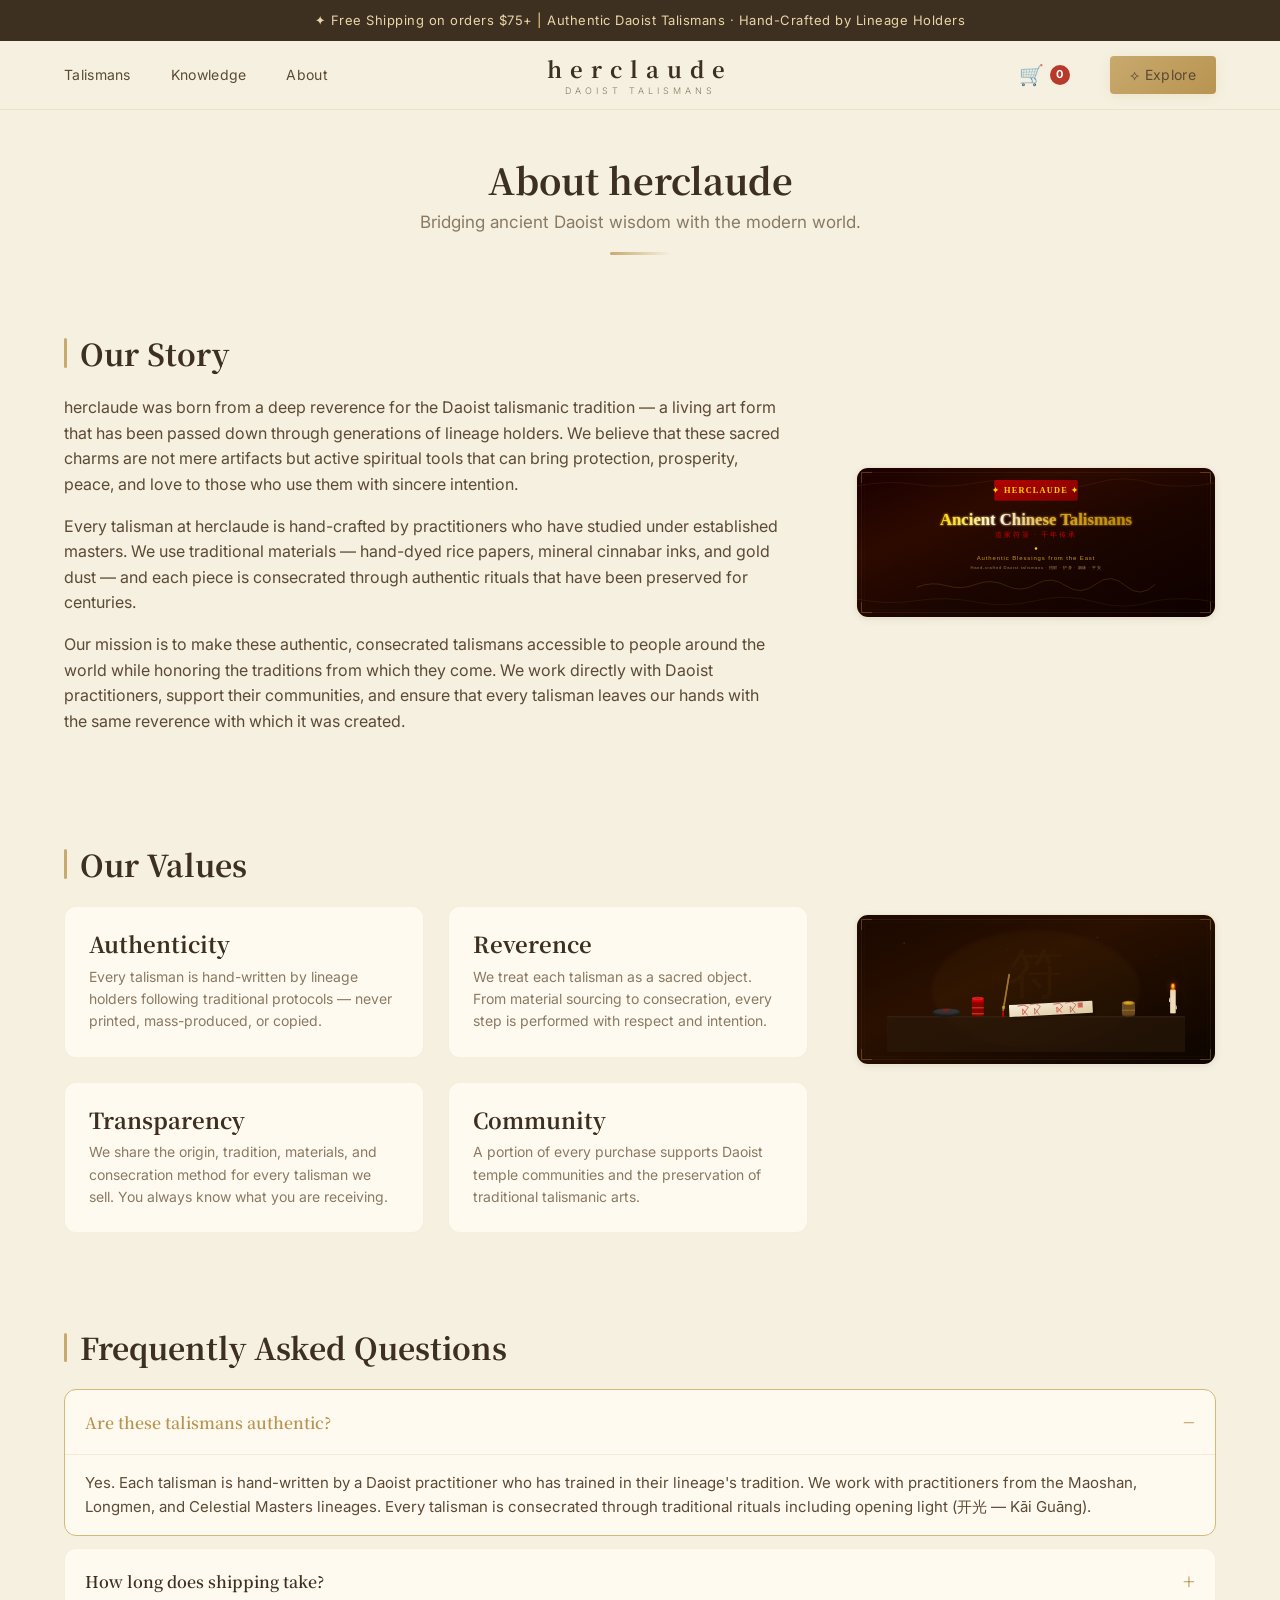
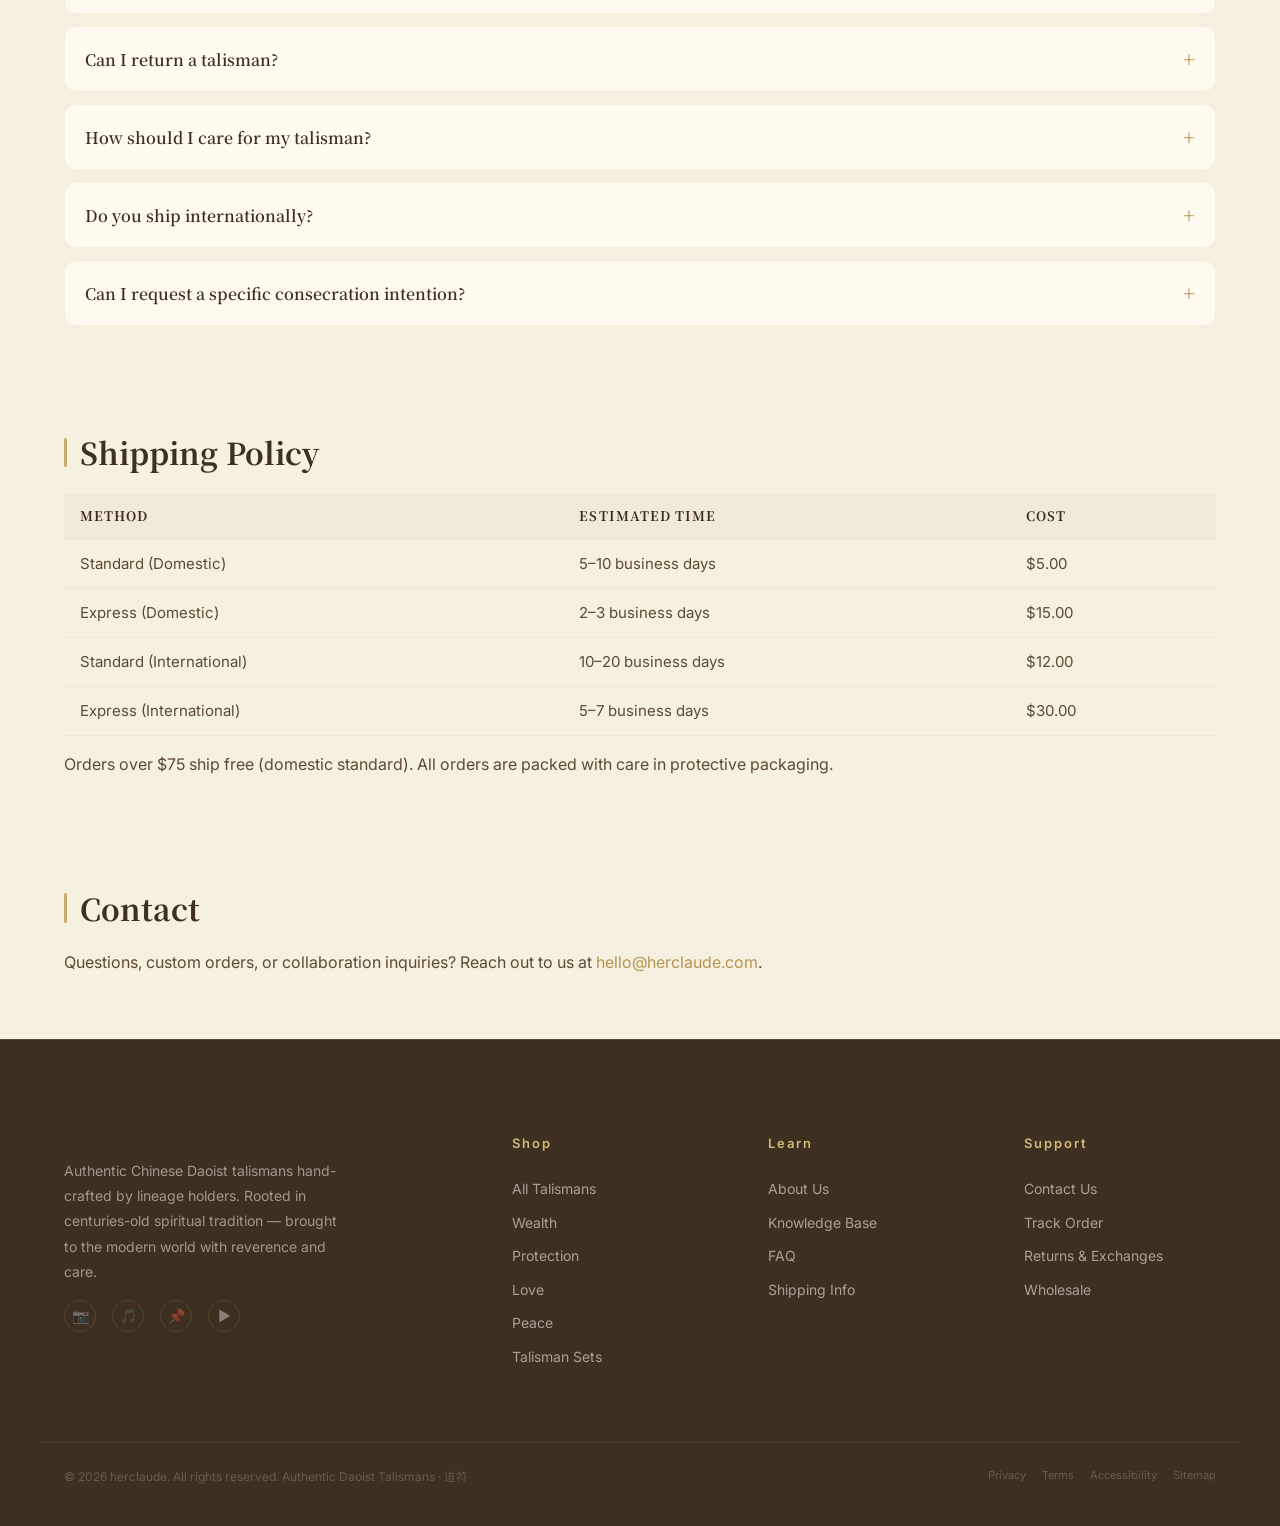
==== commit 0158f029: "全站补图：Hero轮播 + 各页面缺失图片补齐 - Hero改为3张自动轮播（4秒间隔 + 圆点指示器）   Slide 1: hero-banner.svg（品牌气质图）   Slide 2: we" ====
--- a/about.html
+++ b/about.html
@@ -7,7 +7,7 @@
   <meta name="description" content="About herclaude — our mission, the Daoist talisman tradition, FAQ, shipping policy, and contact information.">
 
   <!-- Styles -->
-  <link rel="stylesheet" href="css/style.css?v=3">
+  <link rel="stylesheet" href="css/style.css?v=4">
 
   <!-- Fonts -->
   <link rel="preconnect" href="https://fonts.googleapis.com">
@@ -72,10 +72,17 @@
     <!-- Our Story -->
     <section class="about-story" aria-labelledby="story-heading">
       <div class="container">
-        <h2 id="story-heading">Our Story</h2>
-        <p>herclaude was born from a deep reverence for the Daoist talismanic tradition — a living art form that has been passed down through generations of lineage holders. We believe that these sacred charms are not mere artifacts but active spiritual tools that can bring protection, prosperity, peace, and love to those who use them with sincere intention.</p>
-        <p>Every talisman at herclaude is hand-crafted by practitioners who have studied under established masters. We use traditional materials — hand-dyed rice papers, mineral cinnabar inks, and gold dust — and each piece is consecrated through authentic rituals that have been preserved for centuries.</p>
-        <p>Our mission is to make these authentic, consecrated talismans accessible to people around the world while honoring the traditions from which they come. We work directly with Daoist practitioners, support their communities, and ensure that every talisman leaves our hands with the same reverence with which it was created.</p>
+        <div class="about-story-layout">
+          <div class="about-story-text">
+            <h2 id="story-heading">Our Story</h2>
+            <p>herclaude was born from a deep reverence for the Daoist talismanic tradition — a living art form that has been passed down through generations of lineage holders. We believe that these sacred charms are not mere artifacts but active spiritual tools that can bring protection, prosperity, peace, and love to those who use them with sincere intention.</p>
+            <p>Every talisman at herclaude is hand-crafted by practitioners who have studied under established masters. We use traditional materials — hand-dyed rice papers, mineral cinnabar inks, and gold dust — and each piece is consecrated through authentic rituals that have been preserved for centuries.</p>
+            <p>Our mission is to make these authentic, consecrated talismans accessible to people around the world while honoring the traditions from which they come. We work directly with Daoist practitioners, support their communities, and ensure that every talisman leaves our hands with the same reverence with which it was created.</p>
+          </div>
+          <div class="about-story-image">
+            <img src="images/hero-banner.svg" alt="Authentic Daoist talismans" class="about-img" loading="lazy">
+          </div>
+        </div>
       </div>
     </section>
 
@@ -83,22 +90,27 @@
     <section class="about-values" aria-labelledby="values-heading">
       <div class="container">
         <h2 id="values-heading">Our Values</h2>
-        <div class="values-grid">
-          <div class="value-card">
-            <h3>Authenticity</h3>
-            <p>Every talisman is hand-written by lineage holders following traditional protocols — never printed, mass-produced, or copied.</p>
-          </div>
-          <div class="value-card">
-            <h3>Reverence</h3>
-            <p>We treat each talisman as a sacred object. From material sourcing to consecration, every step is performed with respect and intention.</p>
-          </div>
-          <div class="value-card">
-            <h3>Transparency</h3>
-            <p>We share the origin, tradition, materials, and consecration method for every talisman we sell. You always know what you are receiving.</p>
-          </div>
-          <div class="value-card">
-            <h3>Community</h3>
-            <p>A portion of every purchase supports Daoist temple communities and the preservation of traditional talismanic arts.</p>
+        <div class="about-values-layout">
+          <div class="values-grid">
+            <div class="value-card">
+              <h3>Authenticity</h3>
+              <p>Every talisman is hand-written by lineage holders following traditional protocols — never printed, mass-produced, or copied.</p>
+            </div>
+            <div class="value-card">
+              <h3>Reverence</h3>
+              <p>We treat each talisman as a sacred object. From material sourcing to consecration, every step is performed with respect and intention.</p>
+            </div>
+            <div class="value-card">
+              <h3>Transparency</h3>
+              <p>We share the origin, tradition, materials, and consecration method for every talisman we sell. You always know what you are receiving.</p>
+            </div>
+            <div class="value-card">
+              <h3>Community</h3>
+              <p>A portion of every purchase supports Daoist temple communities and the preservation of traditional talismanic arts.</p>
+            </div>
+          </div>
+          <div class="about-values-image">
+            <img src="images/craft-scene.svg" alt="Talisman crafting scene" class="about-img" loading="lazy">
           </div>
         </div>
       </div>
--- a/css/style.css
+++ b/css/style.css
@@ -697,6 +697,127 @@
   transform: rotate(10deg);
 }
 
+/* ==================================================================
+   HERO CAROUSEL (v3 — 3-slide auto-rotating)
+   ================================================================== */
+.hero-carousel {
+  position: relative;
+  min-height: 85vh;
+  display: flex;
+  align-items: center;
+  justify-content: center;
+  overflow: hidden;
+  background: #1a0800;
+}
+
+.hero-slide {
+  position: absolute;
+  inset: 0;
+  display: flex;
+  align-items: center;
+  justify-content: center;
+  opacity: 0;
+  transition: opacity 0.8s ease-in-out;
+  pointer-events: none;
+}
+
+.hero-slide.active {
+  opacity: 1;
+  pointer-events: auto;
+  z-index: 1;
+}
+
+.hero-slide-bg {
+  position: absolute;
+  inset: 0;
+  width: 100%;
+  height: 100%;
+  object-fit: cover;
+  object-position: center;
+}
+
+.hero-slide-overlay {
+  position: absolute;
+  inset: 0;
+  background: linear-gradient(
+    to bottom,
+    rgba(26,8,0,0.6) 0%,
+    rgba(26,8,0,0.35) 40%,
+    rgba(13,5,0,0.7) 100%
+  );
+  z-index: 1;
+}
+
+.hero-carousel .hero-content {
+  position: relative;
+  z-index: 2;
+}
+
+.hero-carousel .hero-decoration {
+  z-index: 2;
+}
+
+.hero-carousel .hero-content h1 {
+  color: #fff;
+}
+
+.hero-carousel .hero-content h1 .gold {
+  color: var(--gold-300, #DAA520);
+}
+
+.hero-carousel .hero-subtitle {
+  color: rgba(255,255,255,0.8);
+}
+
+.hero-carousel .hero-tag {
+  background: rgba(184,58,42,0.25);
+  border-color: rgba(200,169,110,0.3);
+  color: var(--gold-300, #DAA520);
+}
+
+.hero-carousel .btn-ghost {
+  color: rgba(255,255,255,0.9);
+  border-color: rgba(255,255,255,0.3);
+}
+
+.hero-carousel .btn-ghost:hover {
+  border-color: var(--gold-300);
+  color: var(--gold-300);
+}
+
+/* Dot indicators */
+.hero-dots {
+  position: absolute;
+  bottom: 40px;
+  left: 50%;
+  transform: translateX(-50%);
+  display: flex;
+  gap: 12px;
+  z-index: 3;
+}
+
+.hero-dot {
+  width: 12px;
+  height: 12px;
+  border-radius: 50%;
+  border: 2px solid rgba(218,165,32,0.5);
+  background: transparent;
+  cursor: pointer;
+  transition: all 0.3s ease;
+  padding: 0;
+}
+
+.hero-dot.active {
+  background: var(--gold-400, #C9A96E);
+  border-color: var(--gold-400, #C9A96E);
+  box-shadow: 0 0 8px rgba(200,169,110,0.4);
+}
+
+.hero-dot:hover {
+  border-color: var(--gold-300, #DAA520);
+  background: rgba(218,165,32,0.3);
+}
+
 @keyframes glowPulse {
   0%, 100% { box-shadow: 0 0 12px rgba(200,169,110,0.2); }
   50%      { box-shadow: 0 0 24px rgba(200,169,110,0.4); }
@@ -2158,9 +2279,18 @@
 }
 
 .cart-empty .empty-icon {
-  font-size: 3rem;
-  margin-bottom: 1rem;
-  opacity: 0.6;
+  width: 240px;
+  height: 100px;
+  margin-bottom: 1.5rem;
+  opacity: 0.5;
+  border-radius: var(--radius-md);
+  overflow: hidden;
+}
+
+.cart-empty-img {
+  width: 100%;
+  height: 100%;
+  object-fit: cover;
 }
 
 .cart-empty h2 {
@@ -2860,6 +2990,73 @@
 .about-story p {
   max-width: 720px;
   margin-bottom: 1rem;
+}
+
+.about-story-layout {
+  display: flex;
+  gap: 3rem;
+  align-items: center;
+}
+
+.about-story-text {
+  flex: 1;
+}
+
+.about-story-image {
+  flex: 0 0 360px;
+  border-radius: var(--radius-md);
+  overflow: hidden;
+  border: 1px solid rgba(200,169,110,0.15);
+  box-shadow: var(--shadow-subtle);
+}
+
+.about-img {
+  width: 100%;
+  height: auto;
+  display: block;
+}
+
+@media (max-width: 768px) {
+  .about-story-layout {
+    flex-direction: column;
+    gap: 1.5rem;
+  }
+  .about-story-image {
+    flex: 0 0 auto;
+    width: 100%;
+    max-width: 360px;
+  }
+}
+
+.about-values-layout {
+  display: flex;
+  gap: 3rem;
+  align-items: flex-start;
+}
+
+.about-values-layout .values-grid {
+  flex: 1;
+}
+
+.about-values-image {
+  flex: 0 0 360px;
+  border-radius: var(--radius-md);
+  overflow: hidden;
+  border: 1px solid rgba(200,169,110,0.15);
+  box-shadow: var(--shadow-subtle);
+  margin-top: 0.5rem;
+}
+
+@media (max-width: 768px) {
+  .about-values-layout {
+    flex-direction: column-reverse;
+    gap: 1.5rem;
+  }
+  .about-values-image {
+    flex: 0 0 auto;
+    width: 100%;
+    max-width: 360px;
+  }
 }
 
 .values-grid {
